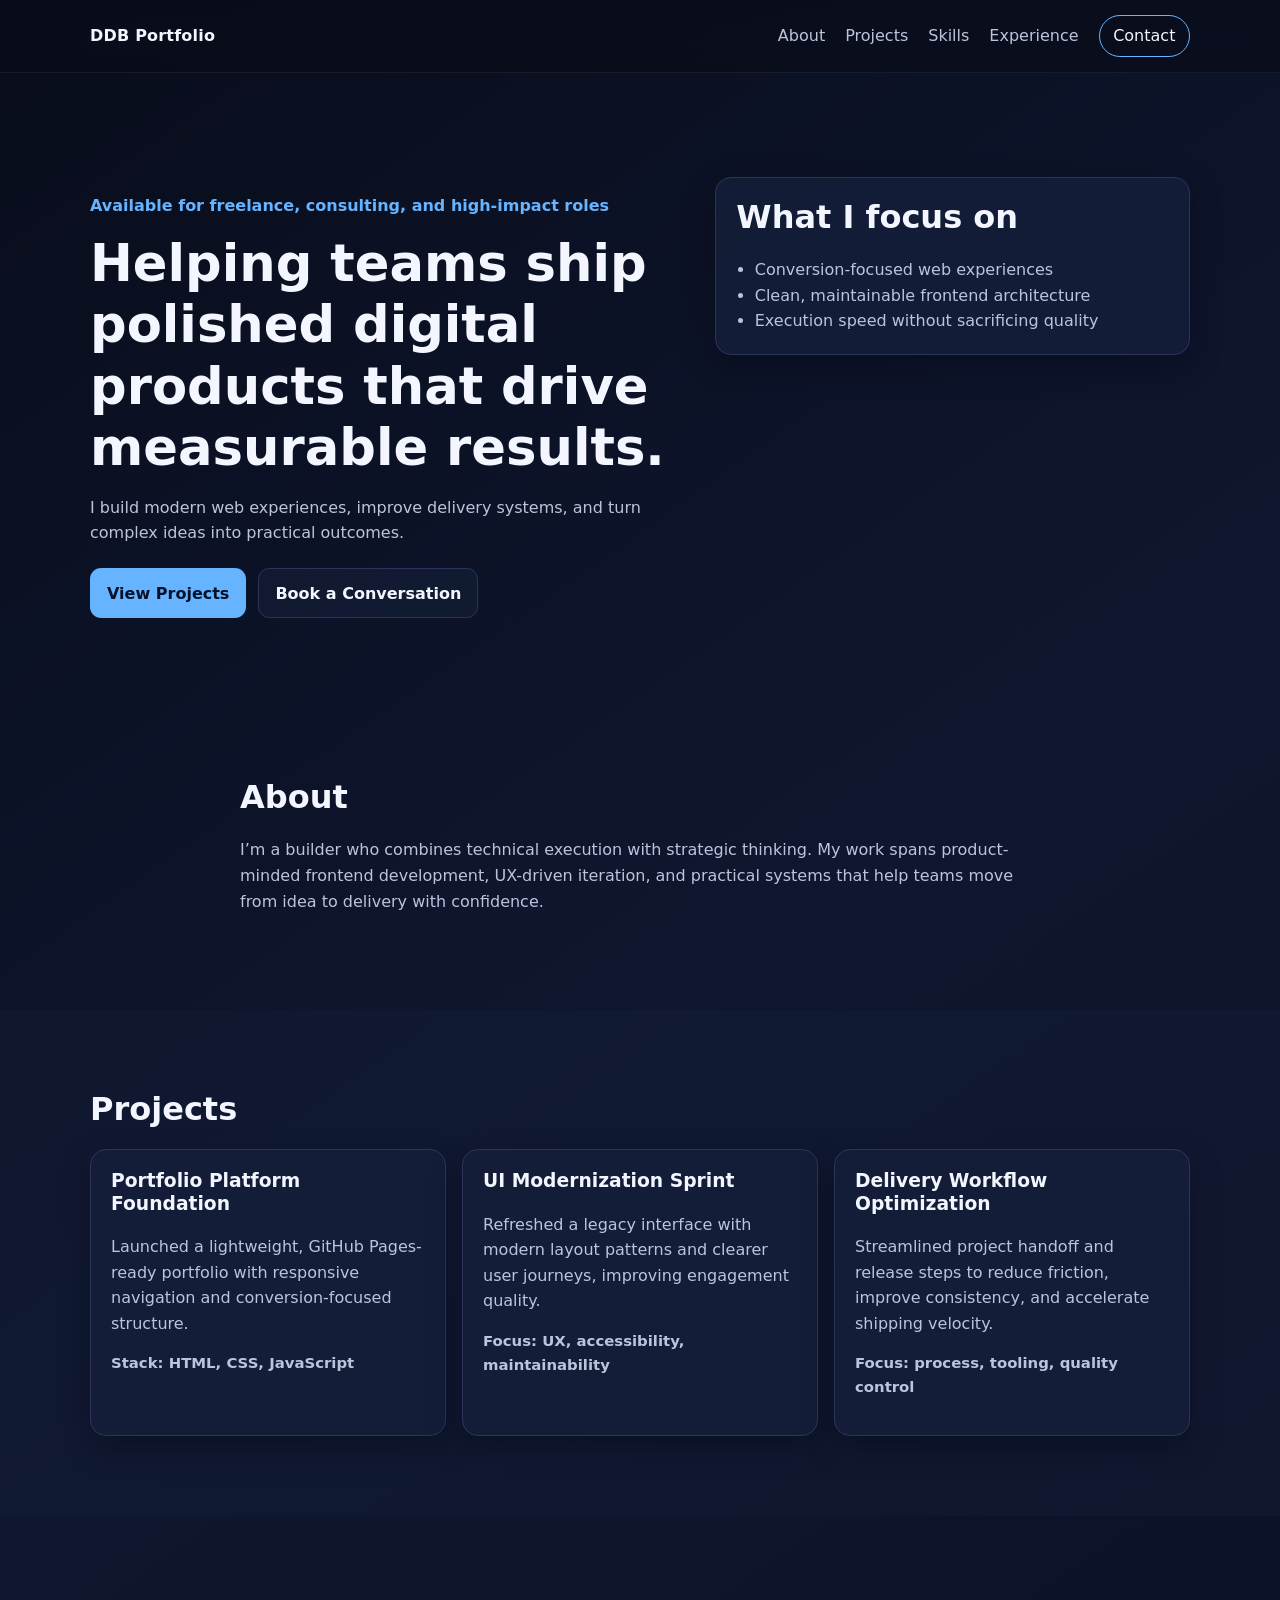
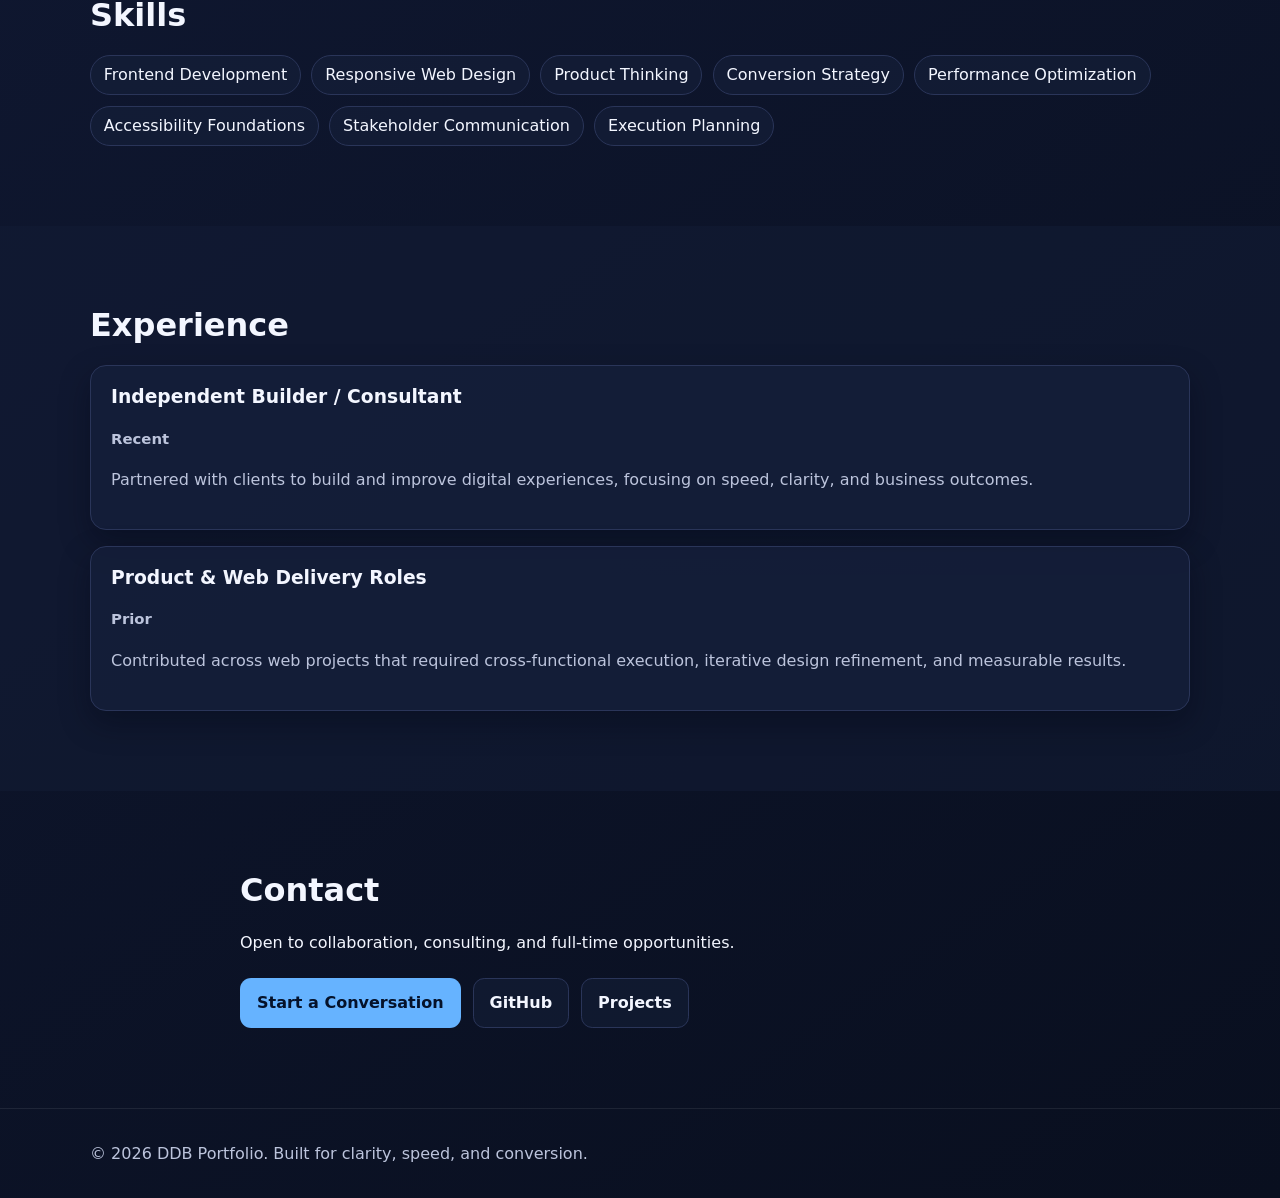
==== index.html @ 0fe2d985 "fix: adjust contact links to avoid ambiguous repo url parsing" ====
<!DOCTYPE html>
<html lang="en">
<head>
  <meta charset="UTF-8">
  <meta name="viewport" content="width=device-width, initial-scale=1.0">
  <title>DDB Portfolio | Builder, Strategist, Problem Solver</title>
  <meta name="description" content="Personal portfolio site showcasing projects, skills, experience, and contact details.">
  <meta property="og:title" content="DDB Portfolio">
  <meta property="og:description" content="A conversion-focused personal portfolio with projects, experience, and contact options.">
  <meta property="og:type" content="website">
  <meta name="twitter:card" content="summary_large_image">
  <meta name="twitter:title" content="DDB Portfolio">
  <meta name="twitter:description" content="Explore projects, skills, and experience in this modern personal portfolio.">
  <link rel="stylesheet" href="styles.css">
</head>
<body>
  <header class="site-header">
    <div class="container nav-wrap">
      <a class="brand" href="#home">DDB Portfolio</a>
      <button class="menu-toggle" aria-expanded="false" aria-controls="site-nav" aria-label="Toggle navigation">
        <span></span>
        <span></span>
        <span></span>
      </button>
      <nav id="site-nav" class="site-nav" aria-label="Primary navigation">
        <a href="#about">About</a>
        <a href="#projects">Projects</a>
        <a href="#skills">Skills</a>
        <a href="#experience">Experience</a>
        <a href="#contact" class="nav-cta">Contact</a>
      </nav>
    </div>
  </header>

  <main id="home">
    <section class="hero section">
      <div class="container hero-grid">
        <div>
          <p class="eyebrow">Available for freelance, consulting, and high-impact roles</p>
          <h1>Helping teams ship polished digital products that drive measurable results.</h1>
          <p class="hero-copy">
            I build modern web experiences, improve delivery systems, and turn complex ideas into practical outcomes.
          </p>
          <div class="hero-actions">
            <a class="btn btn-primary" href="#projects">View Projects</a>
            <a class="btn btn-secondary" href="#contact">Book a Conversation</a>
          </div>
        </div>
        <aside class="hero-card" aria-label="Key strengths">
          <h2>What I focus on</h2>
          <ul>
            <li>Conversion-focused web experiences</li>
            <li>Clean, maintainable frontend architecture</li>
            <li>Execution speed without sacrificing quality</li>
          </ul>
        </aside>
      </div>
    </section>

    <section id="about" class="section">
      <div class="container narrow">
        <h2>About</h2>
        <p>
          I’m a builder who combines technical execution with strategic thinking. My work spans product-minded frontend
          development, UX-driven iteration, and practical systems that help teams move from idea to delivery with confidence.
        </p>
      </div>
    </section>

    <section id="projects" class="section section-alt">
      <div class="container">
        <h2>Projects</h2>
        <div class="project-grid">
          <article class="card">
            <h3>Portfolio Platform Foundation</h3>
            <p>Launched a lightweight, GitHub Pages-ready portfolio with responsive navigation and conversion-focused structure.</p>
            <p class="meta">Stack: HTML, CSS, JavaScript</p>
          </article>
          <article class="card">
            <h3>UI Modernization Sprint</h3>
            <p>Refreshed a legacy interface with modern layout patterns and clearer user journeys, improving engagement quality.</p>
            <p class="meta">Focus: UX, accessibility, maintainability</p>
          </article>
          <article class="card">
            <h3>Delivery Workflow Optimization</h3>
            <p>Streamlined project handoff and release steps to reduce friction, improve consistency, and accelerate shipping velocity.</p>
            <p class="meta">Focus: process, tooling, quality control</p>
          </article>
        </div>
      </div>
    </section>

    <section id="skills" class="section">
      <div class="container">
        <h2>Skills</h2>
        <ul class="chip-list">
          <li>Frontend Development</li>
          <li>Responsive Web Design</li>
          <li>Product Thinking</li>
          <li>Conversion Strategy</li>
          <li>Performance Optimization</li>
          <li>Accessibility Foundations</li>
          <li>Stakeholder Communication</li>
          <li>Execution Planning</li>
        </ul>
      </div>
    </section>

    <section id="experience" class="section section-alt">
      <div class="container">
        <h2>Experience</h2>
        <div class="timeline">
          <article>
            <h3>Independent Builder / Consultant</h3>
            <p class="meta">Recent</p>
            <p>Partnered with clients to build and improve digital experiences, focusing on speed, clarity, and business outcomes.</p>
          </article>
          <article>
            <h3>Product & Web Delivery Roles</h3>
            <p class="meta">Prior</p>
            <p>Contributed across web projects that required cross-functional execution, iterative design refinement, and measurable results.</p>
          </article>
        </div>
      </div>
    </section>

    <section id="contact" class="section">
      <div class="container narrow">
        <h2>Contact</h2>
        <p>Open to collaboration, consulting, and full-time opportunities.</p>
        <div class="contact-links">
          <a class="btn btn-primary" href="https://github.com/dburt-proex" target="_blank" rel="noopener noreferrer">Start a Conversation</a>
          <a class="btn btn-secondary" href="https://github.com/dburt-proex" target="_blank" rel="noopener noreferrer">GitHub</a>
          <a class="btn btn-secondary" href="https://github.com/dburt-proex?tab=repositories" target="_blank" rel="noopener noreferrer">Projects</a>
        </div>
      </div>
    </section>
  </main>

  <footer class="site-footer">
    <div class="container">
      <p>&copy; <span id="year"></span> DDB Portfolio. Built for clarity, speed, and conversion.</p>
    </div>
  </footer>

  <script src="script.js"></script>
</body>
</html>
---- styles.css ----
:root {
  --bg: #0b1020;
  --bg-soft: #111a33;
  --text: #f3f6ff;
  --muted: #bcc4dc;
  --primary: #66b3ff;
  --primary-dark: #3f8fe0;
  --surface: #151f3a;
  --border: #2a3559;
  --shadow: 0 12px 30px rgba(2, 7, 18, 0.35);
}

*,
*::before,
*::after {
  box-sizing: border-box;
}

html {
  scroll-behavior: smooth;
}

body {
  margin: 0;
  font-family: Inter, "Segoe UI", Roboto, system-ui, -apple-system, sans-serif;
  color: var(--text);
  background: linear-gradient(145deg, #090d1b 0%, #0f1730 40%, #090f1f 100%);
  line-height: 1.6;
}

a {
  color: inherit;
  text-decoration: none;
}

.container {
  width: min(1100px, 92%);
  margin: 0 auto;
}

.narrow {
  width: min(800px, 92%);
}

.site-header {
  position: sticky;
  top: 0;
  z-index: 20;
  backdrop-filter: blur(10px);
  background: rgba(9, 13, 27, 0.8);
  border-bottom: 1px solid rgba(255, 255, 255, 0.06);
}

.nav-wrap {
  display: flex;
  align-items: center;
  justify-content: space-between;
  min-height: 72px;
  gap: 1rem;
}

.brand {
  font-weight: 700;
  letter-spacing: 0.2px;
}

.site-nav {
  display: flex;
  align-items: center;
  gap: 1.25rem;
}

.site-nav a {
  color: var(--muted);
  font-weight: 500;
}

.site-nav a:hover,
.site-nav a:focus-visible {
  color: var(--text);
}

.nav-cta {
  border: 1px solid var(--primary);
  color: var(--text) !important;
  border-radius: 999px;
  padding: 0.45rem 0.85rem;
}

.menu-toggle {
  display: none;
  border: 1px solid var(--border);
  background: var(--surface);
  border-radius: 0.5rem;
  padding: 0.4rem;
}

.menu-toggle span {
  display: block;
  width: 20px;
  height: 2px;
  margin: 4px 0;
  background: var(--text);
}

.section {
  padding: 5rem 0;
}

.section-alt {
  background: rgba(19, 29, 53, 0.55);
}

.hero {
  padding-top: 6.5rem;
}

.hero-grid {
  display: grid;
  gap: 2rem;
  grid-template-columns: 1.25fr 1fr;
  align-items: start;
}

.eyebrow {
  color: var(--primary);
  font-weight: 600;
  margin-bottom: 0.9rem;
}

h1,
h2,
h3 {
  line-height: 1.2;
  margin-top: 0;
}

h1 {
  font-size: clamp(2rem, 5vw, 3.2rem);
  margin-bottom: 1rem;
}

h2 {
  font-size: clamp(1.5rem, 3vw, 2rem);
  margin-bottom: 1.3rem;
}

.hero-copy {
  max-width: 62ch;
  color: var(--muted);
}

.hero-actions,
.contact-links {
  display: flex;
  flex-wrap: wrap;
  gap: 0.75rem;
  margin-top: 1.4rem;
}

.btn {
  border-radius: 0.7rem;
  border: 1px solid transparent;
  padding: 0.7rem 1rem;
  font-weight: 600;
  transition: background-color 0.2s ease, border-color 0.2s ease, transform 0.2s ease;
}

.btn:hover {
  transform: translateY(-1px);
}

.btn-primary {
  background: var(--primary);
  color: #05122a;
}

.btn-primary:hover,
.btn-primary:focus-visible {
  background: var(--primary-dark);
}

.btn-secondary {
  border-color: var(--border);
  background: rgba(21, 31, 58, 0.55);
}

.hero-card,
.card,
.timeline article {
  border: 1px solid var(--border);
  background: rgba(21, 31, 58, 0.8);
  border-radius: 1rem;
  box-shadow: var(--shadow);
  padding: 1.25rem;
}

.hero-card ul {
  margin: 0;
  padding-left: 1.15rem;
  color: var(--muted);
}

.project-grid {
  display: grid;
  grid-template-columns: repeat(3, minmax(0, 1fr));
  gap: 1rem;
}

.card p,
.timeline p,
#about p {
  color: var(--muted);
}

.meta {
  font-size: 0.93rem;
  font-weight: 600;
}

.chip-list {
  list-style: none;
  display: flex;
  flex-wrap: wrap;
  gap: 0.65rem;
  margin: 0;
  padding: 0;
}

.chip-list li {
  border: 1px solid var(--border);
  border-radius: 999px;
  padding: 0.4rem 0.8rem;
  background: rgba(21, 31, 58, 0.65);
  font-weight: 500;
}

.timeline {
  display: grid;
  gap: 1rem;
}

.site-footer {
  border-top: 1px solid rgba(255, 255, 255, 0.08);
  padding: 2rem 0;
}

.site-footer p {
  margin: 0;
  color: var(--muted);
}

@media (max-width: 900px) {
  .hero-grid,
  .project-grid {
    grid-template-columns: 1fr;
  }
}

@media (max-width: 760px) {
  .menu-toggle {
    display: inline-block;
  }

  .site-nav {
    position: absolute;
    top: 72px;
    left: 0;
    right: 0;
    display: none;
    flex-direction: column;
    align-items: flex-start;
    gap: 0.75rem;
    padding: 1rem 4%;
    background: rgba(9, 13, 27, 0.98);
    border-bottom: 1px solid rgba(255, 255, 255, 0.08);
  }

  .site-nav.open {
    display: flex;
  }
}
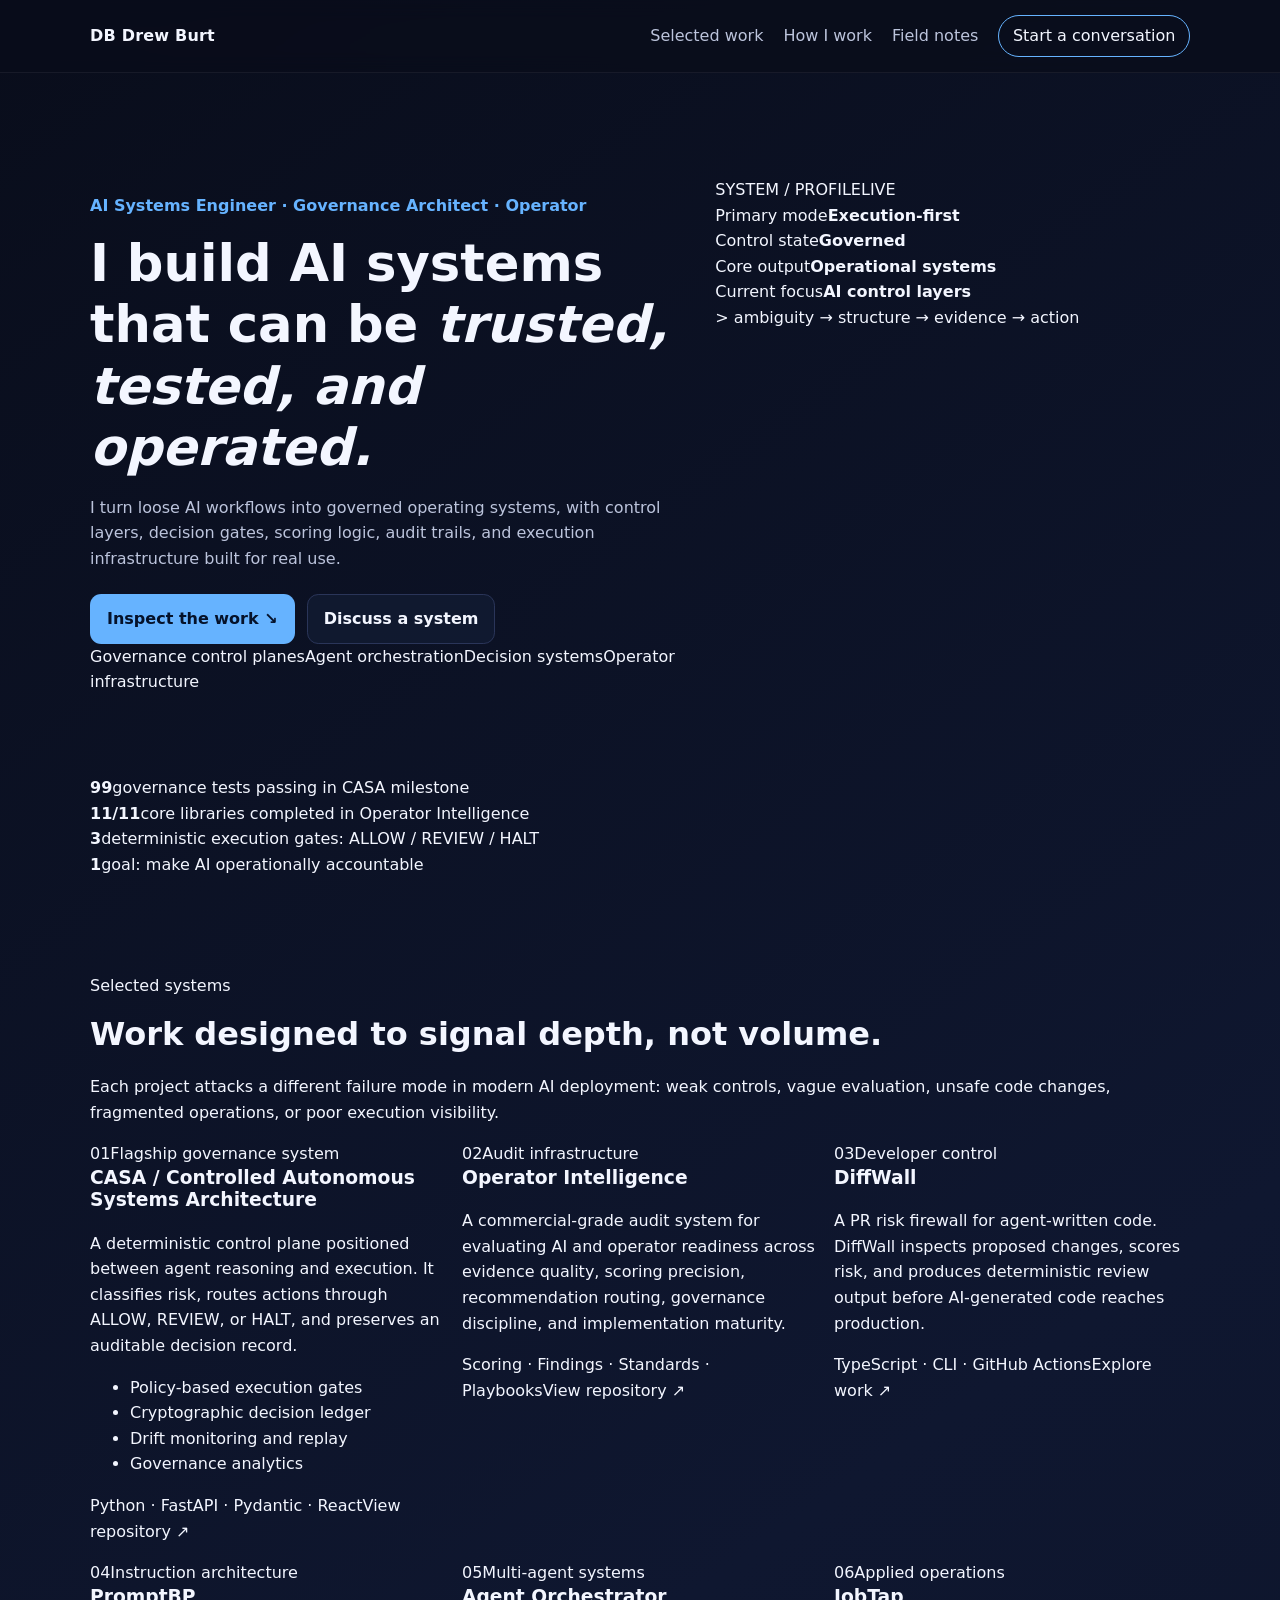
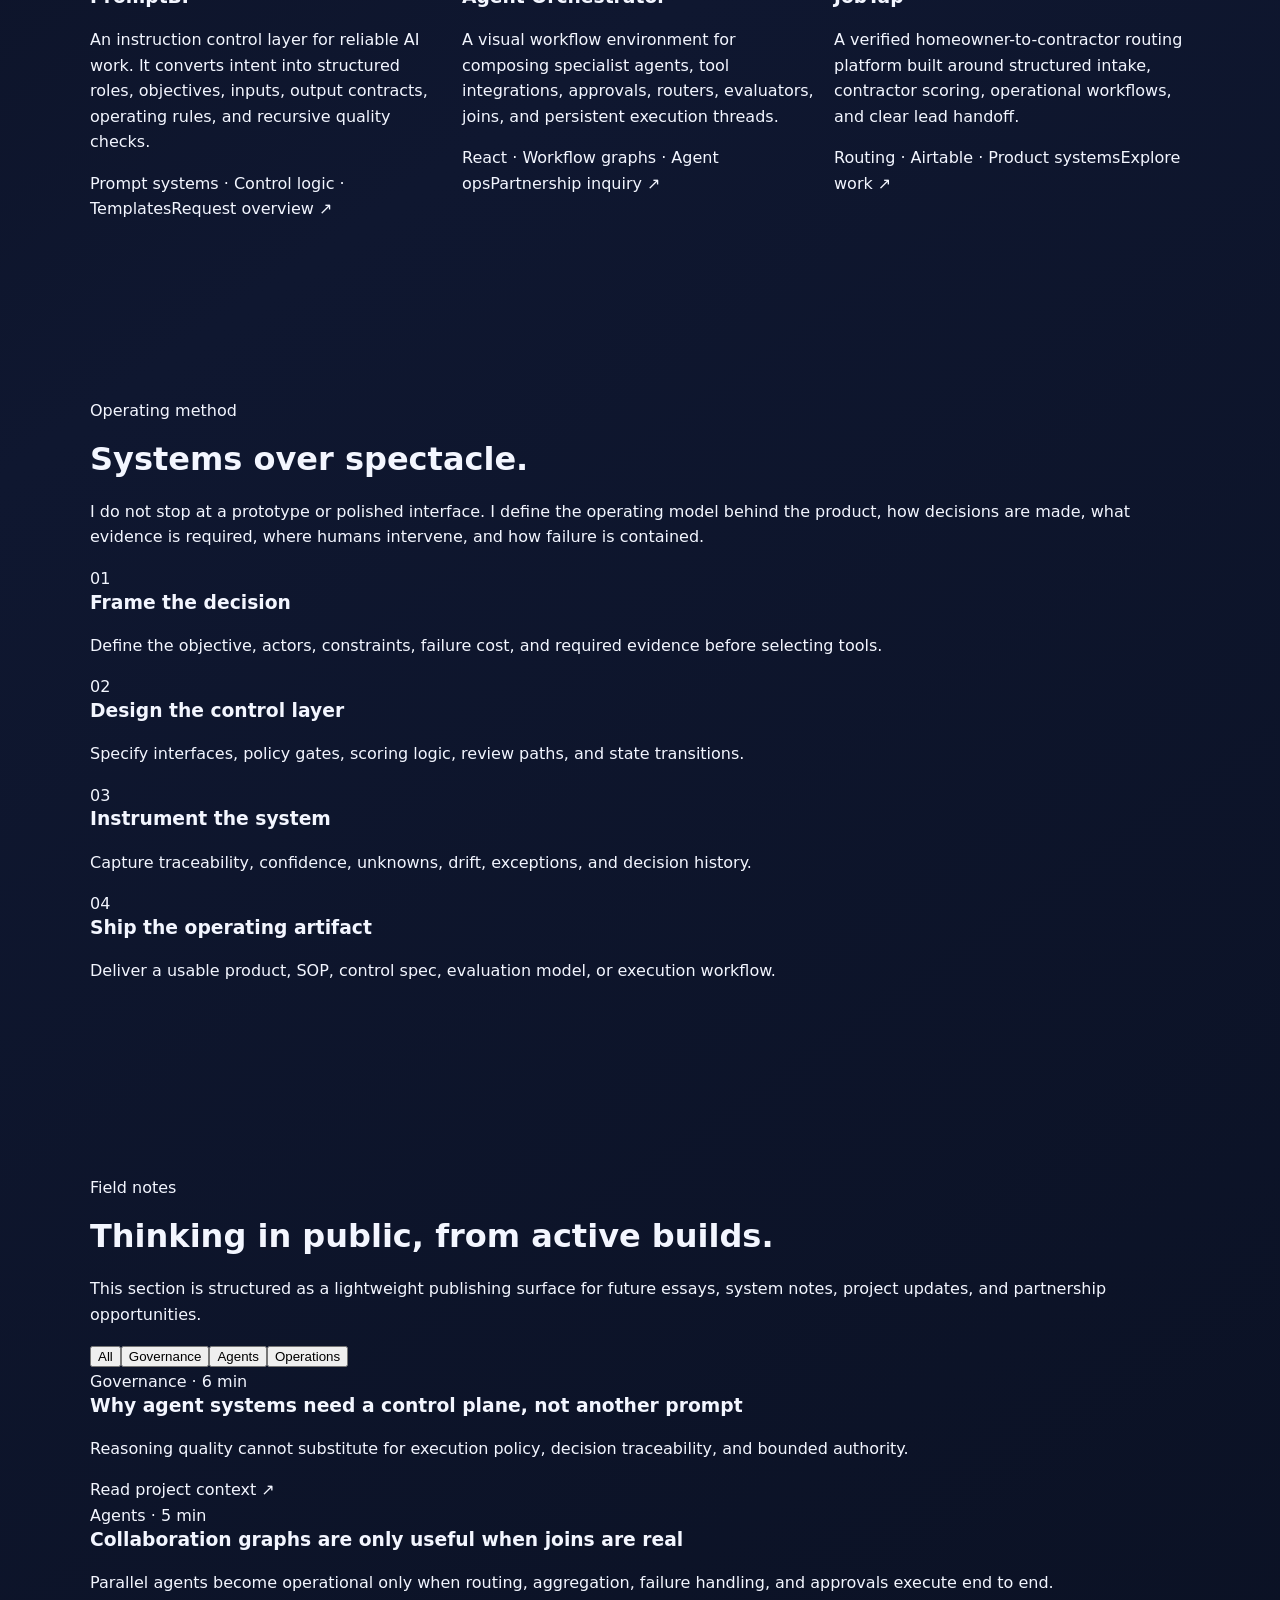
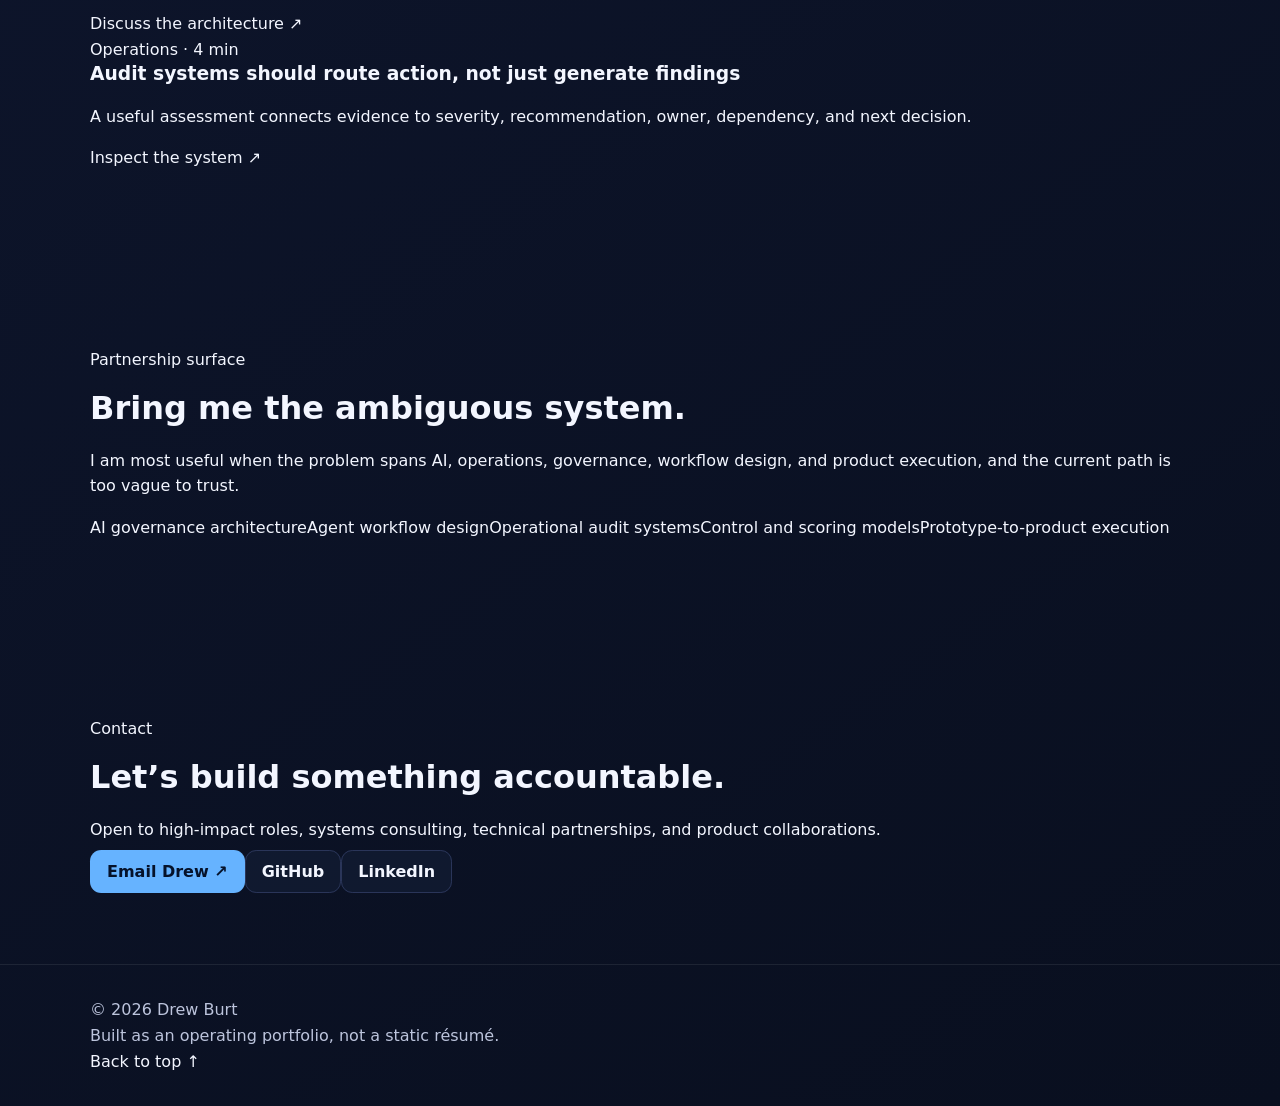
==== commit f41fe953: "Build high-signal portfolio and insights homepage" ====
--- a/index.html
+++ b/index.html
@@ -3,31 +3,32 @@
 <head>
   <meta charset="UTF-8">
   <meta name="viewport" content="width=device-width, initial-scale=1.0">
-  <title>DDB Portfolio | Builder, Strategist, Problem Solver</title>
-  <meta name="description" content="Personal portfolio site showcasing projects, skills, experience, and contact details.">
-  <meta property="og:title" content="DDB Portfolio">
-  <meta property="og:description" content="A conversion-focused personal portfolio with projects, experience, and contact options.">
+  <title>Drew Burt | AI Systems, Governance & Operator Infrastructure</title>
+  <meta name="description" content="Drew Burt builds governed AI systems, control layers, agent workflows, scoring models, audit trails, and operator infrastructure that turns ambiguity into execution.">
+  <meta property="og:title" content="Drew Burt | Governed AI Systems Builder">
+  <meta property="og:description" content="AI systems engineering, governance architecture, operator infrastructure, and field notes from active builds.">
   <meta property="og:type" content="website">
   <meta name="twitter:card" content="summary_large_image">
-  <meta name="twitter:title" content="DDB Portfolio">
-  <meta name="twitter:description" content="Explore projects, skills, and experience in this modern personal portfolio.">
+  <meta name="theme-color" content="#07100d">
+  <link rel="preconnect" href="https://fonts.googleapis.com">
+  <link rel="preconnect" href="https://fonts.gstatic.com" crossorigin>
+  <link href="https://fonts.googleapis.com/css2?family=DM+Mono:wght@400;500&family=Manrope:wght@400;500;600;700;800&display=swap" rel="stylesheet">
   <link rel="stylesheet" href="styles.css">
 </head>
 <body>
+  <div class="noise" aria-hidden="true"></div>
   <header class="site-header">
     <div class="container nav-wrap">
-      <a class="brand" href="#home">DDB Portfolio</a>
-      <button class="menu-toggle" aria-expanded="false" aria-controls="site-nav" aria-label="Toggle navigation">
-        <span></span>
-        <span></span>
-        <span></span>
-      </button>
+      <a class="brand" href="#home" aria-label="Drew Burt home">
+        <span class="brand-mark">DB</span>
+        <span>Drew Burt</span>
+      </a>
+      <button class="menu-toggle" aria-expanded="false" aria-controls="site-nav" aria-label="Toggle navigation"><span></span><span></span></button>
       <nav id="site-nav" class="site-nav" aria-label="Primary navigation">
-        <a href="#about">About</a>
-        <a href="#projects">Projects</a>
-        <a href="#skills">Skills</a>
-        <a href="#experience">Experience</a>
-        <a href="#contact" class="nav-cta">Contact</a>
+        <a href="#work">Selected work</a>
+        <a href="#system">How I work</a>
+        <a href="#writing">Field notes</a>
+        <a href="#contact" class="nav-cta">Start a conversation</a>
       </nav>
     </div>
   </header>
@@ -35,114 +36,144 @@
   <main id="home">
     <section class="hero section">
       <div class="container hero-grid">
-        <div>
-          <p class="eyebrow">Available for freelance, consulting, and high-impact roles</p>
-          <h1>Helping teams ship polished digital products that drive measurable results.</h1>
-          <p class="hero-copy">
-            I build modern web experiences, improve delivery systems, and turn complex ideas into practical outcomes.
-          </p>
+        <div class="hero-copy-wrap reveal">
+          <p class="eyebrow"><span class="status-dot"></span> AI Systems Engineer · Governance Architect · Operator</p>
+          <h1>I build AI systems that can be <em>trusted, tested, and operated.</em></h1>
+          <p class="hero-copy">I turn loose AI workflows into governed operating systems, with control layers, decision gates, scoring logic, audit trails, and execution infrastructure built for real use.</p>
           <div class="hero-actions">
-            <a class="btn btn-primary" href="#projects">View Projects</a>
-            <a class="btn btn-secondary" href="#contact">Book a Conversation</a>
+            <a class="btn btn-primary" href="#work">Inspect the work <span>↘</span></a>
+            <a class="btn btn-secondary" href="#contact">Discuss a system</a>
+          </div>
+          <div class="signal-strip" aria-label="Core capabilities">
+            <span>Governance control planes</span><span>Agent orchestration</span><span>Decision systems</span><span>Operator infrastructure</span>
           </div>
         </div>
-        <aside class="hero-card" aria-label="Key strengths">
-          <h2>What I focus on</h2>
-          <ul>
-            <li>Conversion-focused web experiences</li>
-            <li>Clean, maintainable frontend architecture</li>
-            <li>Execution speed without sacrificing quality</li>
-          </ul>
+
+        <aside class="control-panel reveal" aria-label="System status">
+          <div class="panel-head"><span>SYSTEM / PROFILE</span><span class="live">LIVE</span></div>
+          <div class="panel-grid">
+            <div><span class="label">Primary mode</span><strong>Execution-first</strong></div>
+            <div><span class="label">Control state</span><strong>Governed</strong></div>
+            <div><span class="label">Core output</span><strong>Operational systems</strong></div>
+            <div><span class="label">Current focus</span><strong>AI control layers</strong></div>
+          </div>
+          <div class="terminal-line"><span>&gt;</span> ambiguity → structure → evidence → action</div>
         </aside>
       </div>
     </section>
 
-    <section id="about" class="section">
-      <div class="container narrow">
-        <h2>About</h2>
-        <p>
-          I’m a builder who combines technical execution with strategic thinking. My work spans product-minded frontend
-          development, UX-driven iteration, and practical systems that help teams move from idea to delivery with confidence.
-        </p>
+    <section class="proof-bar">
+      <div class="container proof-grid">
+        <div><strong>99</strong><span>governance tests passing in CASA milestone</span></div>
+        <div><strong>11/11</strong><span>core libraries completed in Operator Intelligence</span></div>
+        <div><strong>3</strong><span>deterministic execution gates: ALLOW / REVIEW / HALT</span></div>
+        <div><strong>1</strong><span>goal: make AI operationally accountable</span></div>
       </div>
     </section>
 
-    <section id="projects" class="section section-alt">
+    <section id="work" class="section">
       <div class="container">
-        <h2>Projects</h2>
+        <div class="section-head reveal">
+          <div><p class="kicker">Selected systems</p><h2>Work designed to signal depth, not volume.</h2></div>
+          <p>Each project attacks a different failure mode in modern AI deployment: weak controls, vague evaluation, unsafe code changes, fragmented operations, or poor execution visibility.</p>
+        </div>
+
         <div class="project-grid">
-          <article class="card">
-            <h3>Portfolio Platform Foundation</h3>
-            <p>Launched a lightweight, GitHub Pages-ready portfolio with responsive navigation and conversion-focused structure.</p>
-            <p class="meta">Stack: HTML, CSS, JavaScript</p>
+          <article class="project-card flagship reveal">
+            <div class="card-top"><span class="index">01</span><span class="badge">Flagship governance system</span></div>
+            <h3>CASA / Controlled Autonomous Systems Architecture</h3>
+            <p>A deterministic control plane positioned between agent reasoning and execution. It classifies risk, routes actions through ALLOW, REVIEW, or HALT, and preserves an auditable decision record.</p>
+            <ul class="feature-list"><li>Policy-based execution gates</li><li>Cryptographic decision ledger</li><li>Drift monitoring and replay</li><li>Governance analytics</li></ul>
+            <div class="card-foot"><span>Python · FastAPI · Pydantic · React</span><a href="https://github.com/dburt-proex/CASA-Flagship" target="_blank" rel="noopener noreferrer">View repository ↗</a></div>
           </article>
-          <article class="card">
-            <h3>UI Modernization Sprint</h3>
-            <p>Refreshed a legacy interface with modern layout patterns and clearer user journeys, improving engagement quality.</p>
-            <p class="meta">Focus: UX, accessibility, maintainability</p>
+
+          <article class="project-card reveal">
+            <div class="card-top"><span class="index">02</span><span class="badge">Audit infrastructure</span></div>
+            <h3>Operator Intelligence</h3>
+            <p>A commercial-grade audit system for evaluating AI and operator readiness across evidence quality, scoring precision, recommendation routing, governance discipline, and implementation maturity.</p>
+            <div class="card-foot"><span>Scoring · Findings · Standards · Playbooks</span><a href="https://github.com/dburt-proex/operator-intelligence" target="_blank" rel="noopener noreferrer">View repository ↗</a></div>
           </article>
-          <article class="card">
-            <h3>Delivery Workflow Optimization</h3>
-            <p>Streamlined project handoff and release steps to reduce friction, improve consistency, and accelerate shipping velocity.</p>
-            <p class="meta">Focus: process, tooling, quality control</p>
+
+          <article class="project-card reveal">
+            <div class="card-top"><span class="index">03</span><span class="badge">Developer control</span></div>
+            <h3>DiffWall</h3>
+            <p>A PR risk firewall for agent-written code. DiffWall inspects proposed changes, scores risk, and produces deterministic review output before AI-generated code reaches production.</p>
+            <div class="card-foot"><span>TypeScript · CLI · GitHub Actions</span><a href="https://github.com/dburt-proex?tab=repositories" target="_blank" rel="noopener noreferrer">Explore work ↗</a></div>
+          </article>
+
+          <article class="project-card reveal">
+            <div class="card-top"><span class="index">04</span><span class="badge">Instruction architecture</span></div>
+            <h3>PromptBP</h3>
+            <p>An instruction control layer for reliable AI work. It converts intent into structured roles, objectives, inputs, output contracts, operating rules, and recursive quality checks.</p>
+            <div class="card-foot"><span>Prompt systems · Control logic · Templates</span><a href="#contact">Request overview ↗</a></div>
+          </article>
+
+          <article class="project-card reveal">
+            <div class="card-top"><span class="index">05</span><span class="badge">Multi-agent systems</span></div>
+            <h3>Agent Orchestrator</h3>
+            <p>A visual workflow environment for composing specialist agents, tool integrations, approvals, routers, evaluators, joins, and persistent execution threads.</p>
+            <div class="card-foot"><span>React · Workflow graphs · Agent ops</span><a href="#contact">Partnership inquiry ↗</a></div>
+          </article>
+
+          <article class="project-card reveal">
+            <div class="card-top"><span class="index">06</span><span class="badge">Applied operations</span></div>
+            <h3>JobTap</h3>
+            <p>A verified homeowner-to-contractor routing platform built around structured intake, contractor scoring, operational workflows, and clear lead handoff.</p>
+            <div class="card-foot"><span>Routing · Airtable · Product systems</span><a href="https://github.com/dburt-proex?tab=repositories" target="_blank" rel="noopener noreferrer">Explore work ↗</a></div>
           </article>
         </div>
       </div>
     </section>
 
-    <section id="skills" class="section">
-      <div class="container">
-        <h2>Skills</h2>
-        <ul class="chip-list">
-          <li>Frontend Development</li>
-          <li>Responsive Web Design</li>
-          <li>Product Thinking</li>
-          <li>Conversion Strategy</li>
-          <li>Performance Optimization</li>
-          <li>Accessibility Foundations</li>
-          <li>Stakeholder Communication</li>
-          <li>Execution Planning</li>
-        </ul>
-      </div>
-    </section>
-
-    <section id="experience" class="section section-alt">
-      <div class="container">
-        <h2>Experience</h2>
-        <div class="timeline">
-          <article>
-            <h3>Independent Builder / Consultant</h3>
-            <p class="meta">Recent</p>
-            <p>Partnered with clients to build and improve digital experiences, focusing on speed, clarity, and business outcomes.</p>
-          </article>
-          <article>
-            <h3>Product & Web Delivery Roles</h3>
-            <p class="meta">Prior</p>
-            <p>Contributed across web projects that required cross-functional execution, iterative design refinement, and measurable results.</p>
-          </article>
+    <section id="system" class="section section-dark">
+      <div class="container system-grid">
+        <div class="section-head stacked reveal">
+          <p class="kicker">Operating method</p>
+          <h2>Systems over spectacle.</h2>
+          <p>I do not stop at a prototype or polished interface. I define the operating model behind the product, how decisions are made, what evidence is required, where humans intervene, and how failure is contained.</p>
+        </div>
+        <div class="method-stack">
+          <article class="method reveal"><span>01</span><div><h3>Frame the decision</h3><p>Define the objective, actors, constraints, failure cost, and required evidence before selecting tools.</p></div></article>
+          <article class="method reveal"><span>02</span><div><h3>Design the control layer</h3><p>Specify interfaces, policy gates, scoring logic, review paths, and state transitions.</p></div></article>
+          <article class="method reveal"><span>03</span><div><h3>Instrument the system</h3><p>Capture traceability, confidence, unknowns, drift, exceptions, and decision history.</p></div></article>
+          <article class="method reveal"><span>04</span><div><h3>Ship the operating artifact</h3><p>Deliver a usable product, SOP, control spec, evaluation model, or execution workflow.</p></div></article>
         </div>
       </div>
     </section>
 
-    <section id="contact" class="section">
-      <div class="container narrow">
-        <h2>Contact</h2>
-        <p>Open to collaboration, consulting, and full-time opportunities.</p>
-        <div class="contact-links">
-          <a class="btn btn-primary" href="https://github.com/dburt-proex" target="_blank" rel="noopener noreferrer">Start a Conversation</a>
-          <a class="btn btn-secondary" href="https://github.com/dburt-proex" target="_blank" rel="noopener noreferrer">GitHub</a>
-          <a class="btn btn-secondary" href="https://github.com/dburt-proex?tab=repositories" target="_blank" rel="noopener noreferrer">Projects</a>
+    <section id="writing" class="section">
+      <div class="container">
+        <div class="section-head reveal">
+          <div><p class="kicker">Field notes</p><h2>Thinking in public, from active builds.</h2></div>
+          <p>This section is structured as a lightweight publishing surface for future essays, system notes, project updates, and partnership opportunities.</p>
         </div>
+        <div class="filter-row" role="group" aria-label="Filter field notes">
+          <button class="filter active" data-filter="all">All</button><button class="filter" data-filter="governance">Governance</button><button class="filter" data-filter="agents">Agents</button><button class="filter" data-filter="operations">Operations</button>
+        </div>
+        <div class="notes-grid">
+          <article class="note-card reveal" data-category="governance"><span class="note-meta">Governance · 6 min</span><h3>Why agent systems need a control plane, not another prompt</h3><p>Reasoning quality cannot substitute for execution policy, decision traceability, and bounded authority.</p><a href="https://github.com/dburt-proex/CASA-Flagship" target="_blank" rel="noopener noreferrer">Read project context ↗</a></article>
+          <article class="note-card reveal" data-category="agents"><span class="note-meta">Agents · 5 min</span><h3>Collaboration graphs are only useful when joins are real</h3><p>Parallel agents become operational only when routing, aggregation, failure handling, and approvals execute end to end.</p><a href="#contact">Discuss the architecture ↗</a></article>
+          <article class="note-card reveal" data-category="operations"><span class="note-meta">Operations · 4 min</span><h3>Audit systems should route action, not just generate findings</h3><p>A useful assessment connects evidence to severity, recommendation, owner, dependency, and next decision.</p><a href="https://github.com/dburt-proex/operator-intelligence" target="_blank" rel="noopener noreferrer">Inspect the system ↗</a></article>
+        </div>
+      </div>
+    </section>
+
+    <section class="section partnership">
+      <div class="container partnership-card reveal">
+        <div><p class="kicker">Partnership surface</p><h2>Bring me the ambiguous system.</h2><p>I am most useful when the problem spans AI, operations, governance, workflow design, and product execution, and the current path is too vague to trust.</p></div>
+        <div class="partnership-list"><span>AI governance architecture</span><span>Agent workflow design</span><span>Operational audit systems</span><span>Control and scoring models</span><span>Prototype-to-product execution</span></div>
+      </div>
+    </section>
+
+    <section id="contact" class="section contact-section">
+      <div class="container contact-grid reveal">
+        <div><p class="kicker">Contact</p><h2>Let’s build something accountable.</h2><p>Open to high-impact roles, systems consulting, technical partnerships, and product collaborations.</p></div>
+        <div class="contact-actions"><a class="btn btn-primary" href="mailto:drewdburt@outlook.com">Email Drew ↗</a><a class="btn btn-secondary" href="https://github.com/dburt-proex" target="_blank" rel="noopener noreferrer">GitHub</a><a class="btn btn-secondary" href="https://www.linkedin.com/in/drew-burt" target="_blank" rel="noopener noreferrer">LinkedIn</a></div>
       </div>
     </section>
   </main>
 
-  <footer class="site-footer">
-    <div class="container">
-      <p>&copy; <span id="year"></span> DDB Portfolio. Built for clarity, speed, and conversion.</p>
-    </div>
-  </footer>
-
+  <footer class="site-footer"><div class="container footer-grid"><p>© <span id="year"></span> Drew Burt</p><p>Built as an operating portfolio, not a static résumé.</p><a href="#home">Back to top ↑</a></div></footer>
   <script src="script.js"></script>
 </body>
-</html>
+</html>
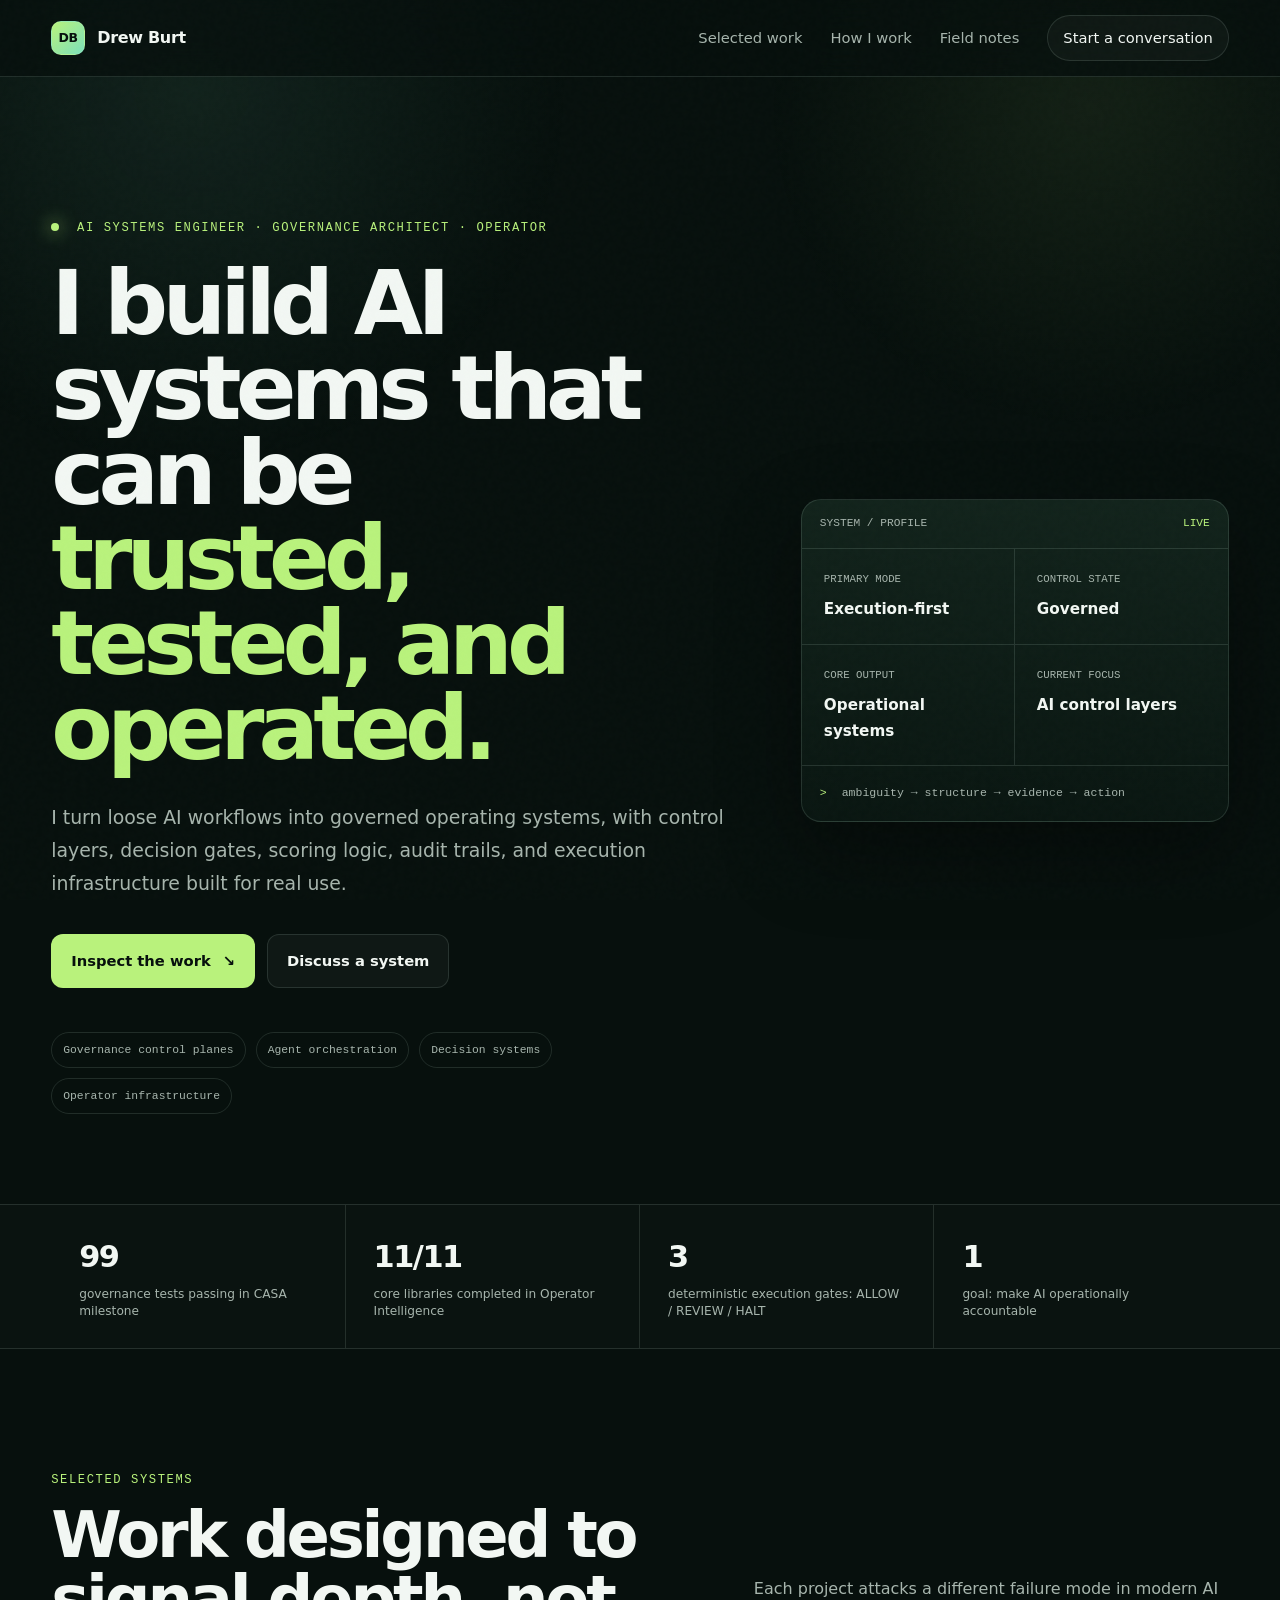
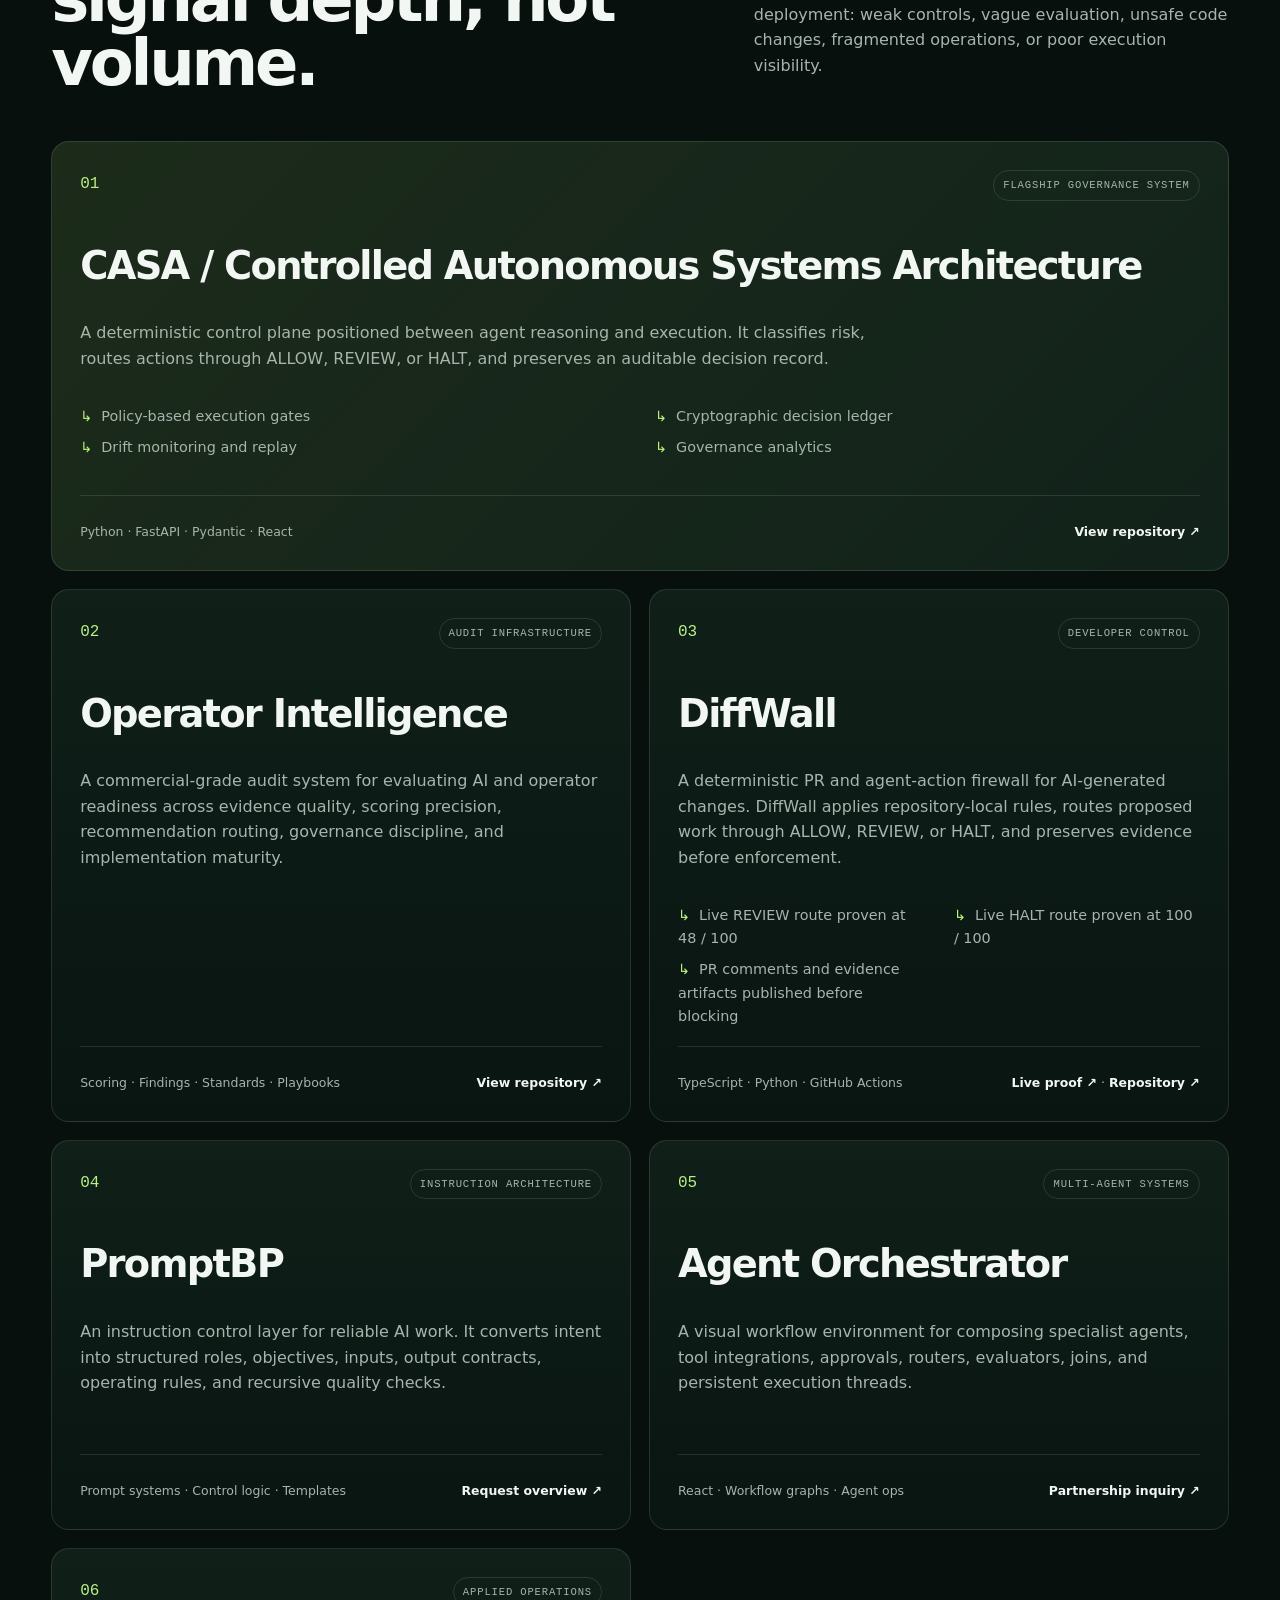
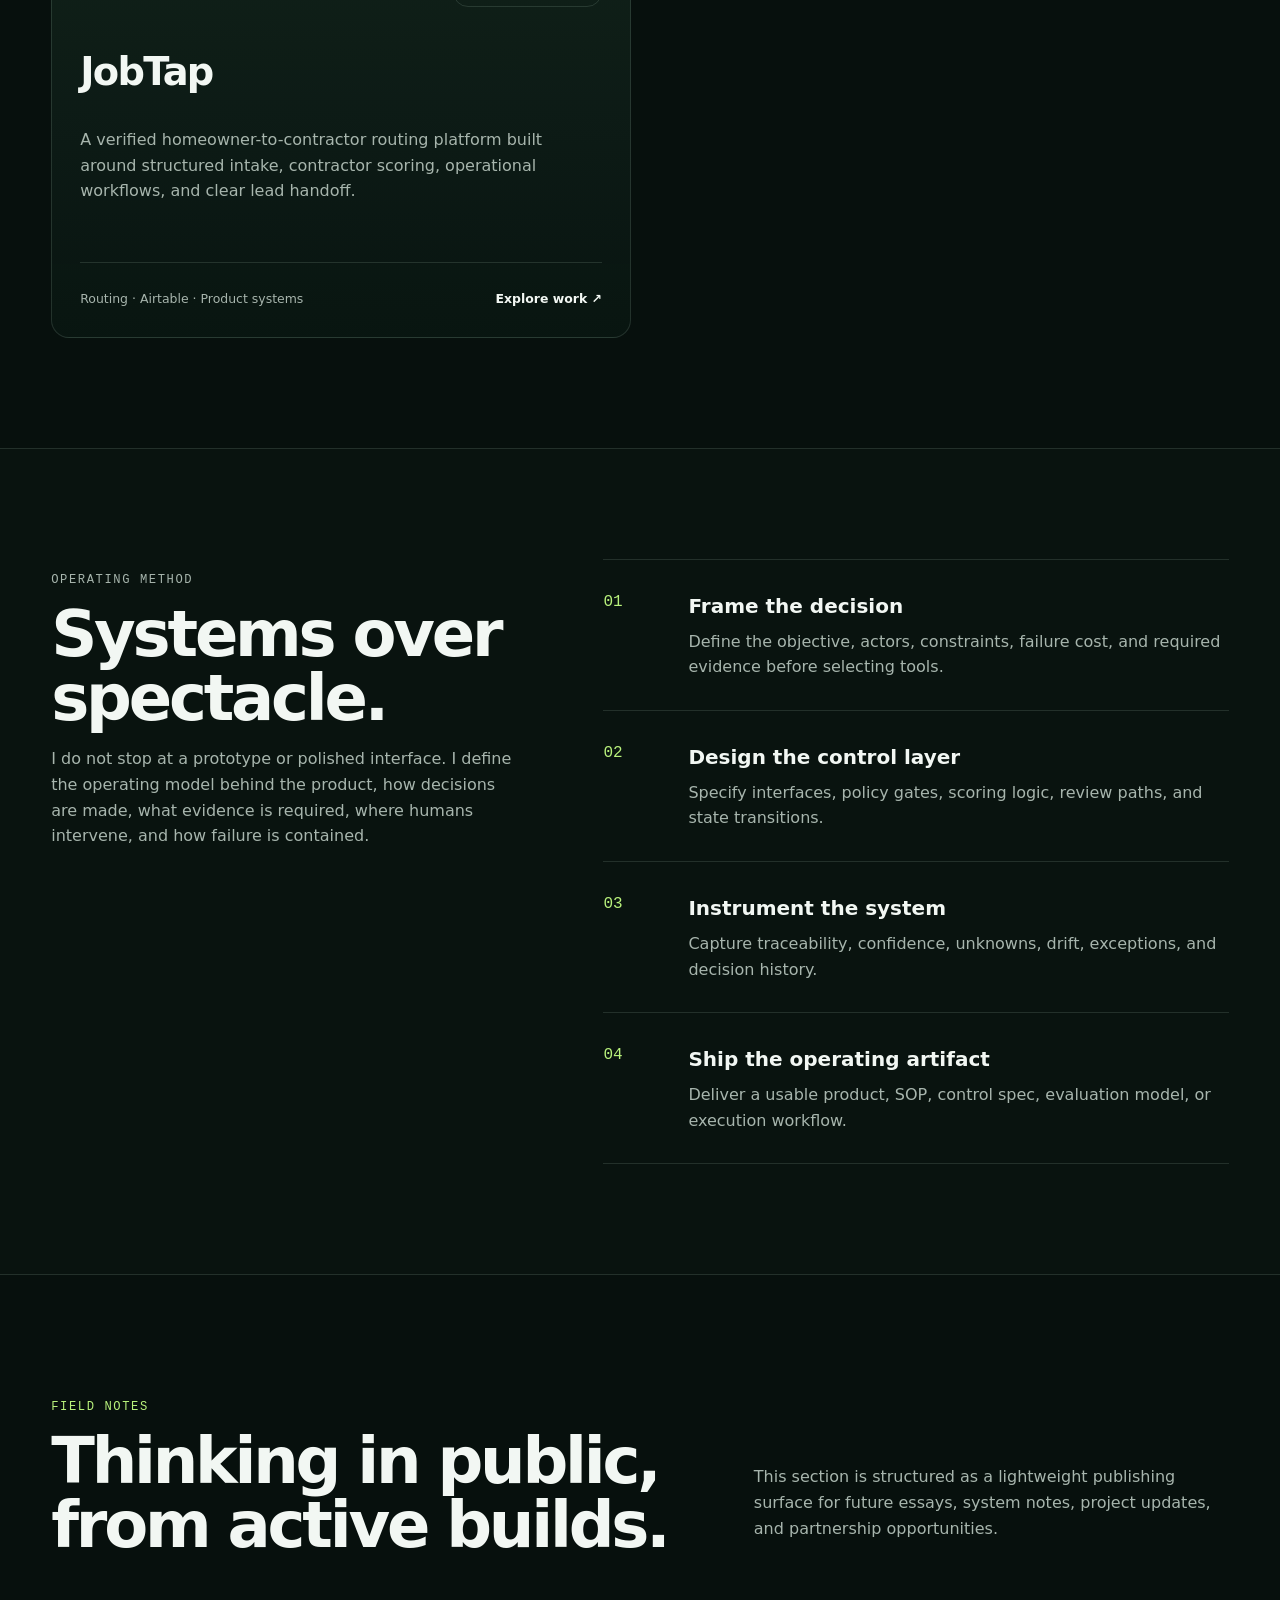
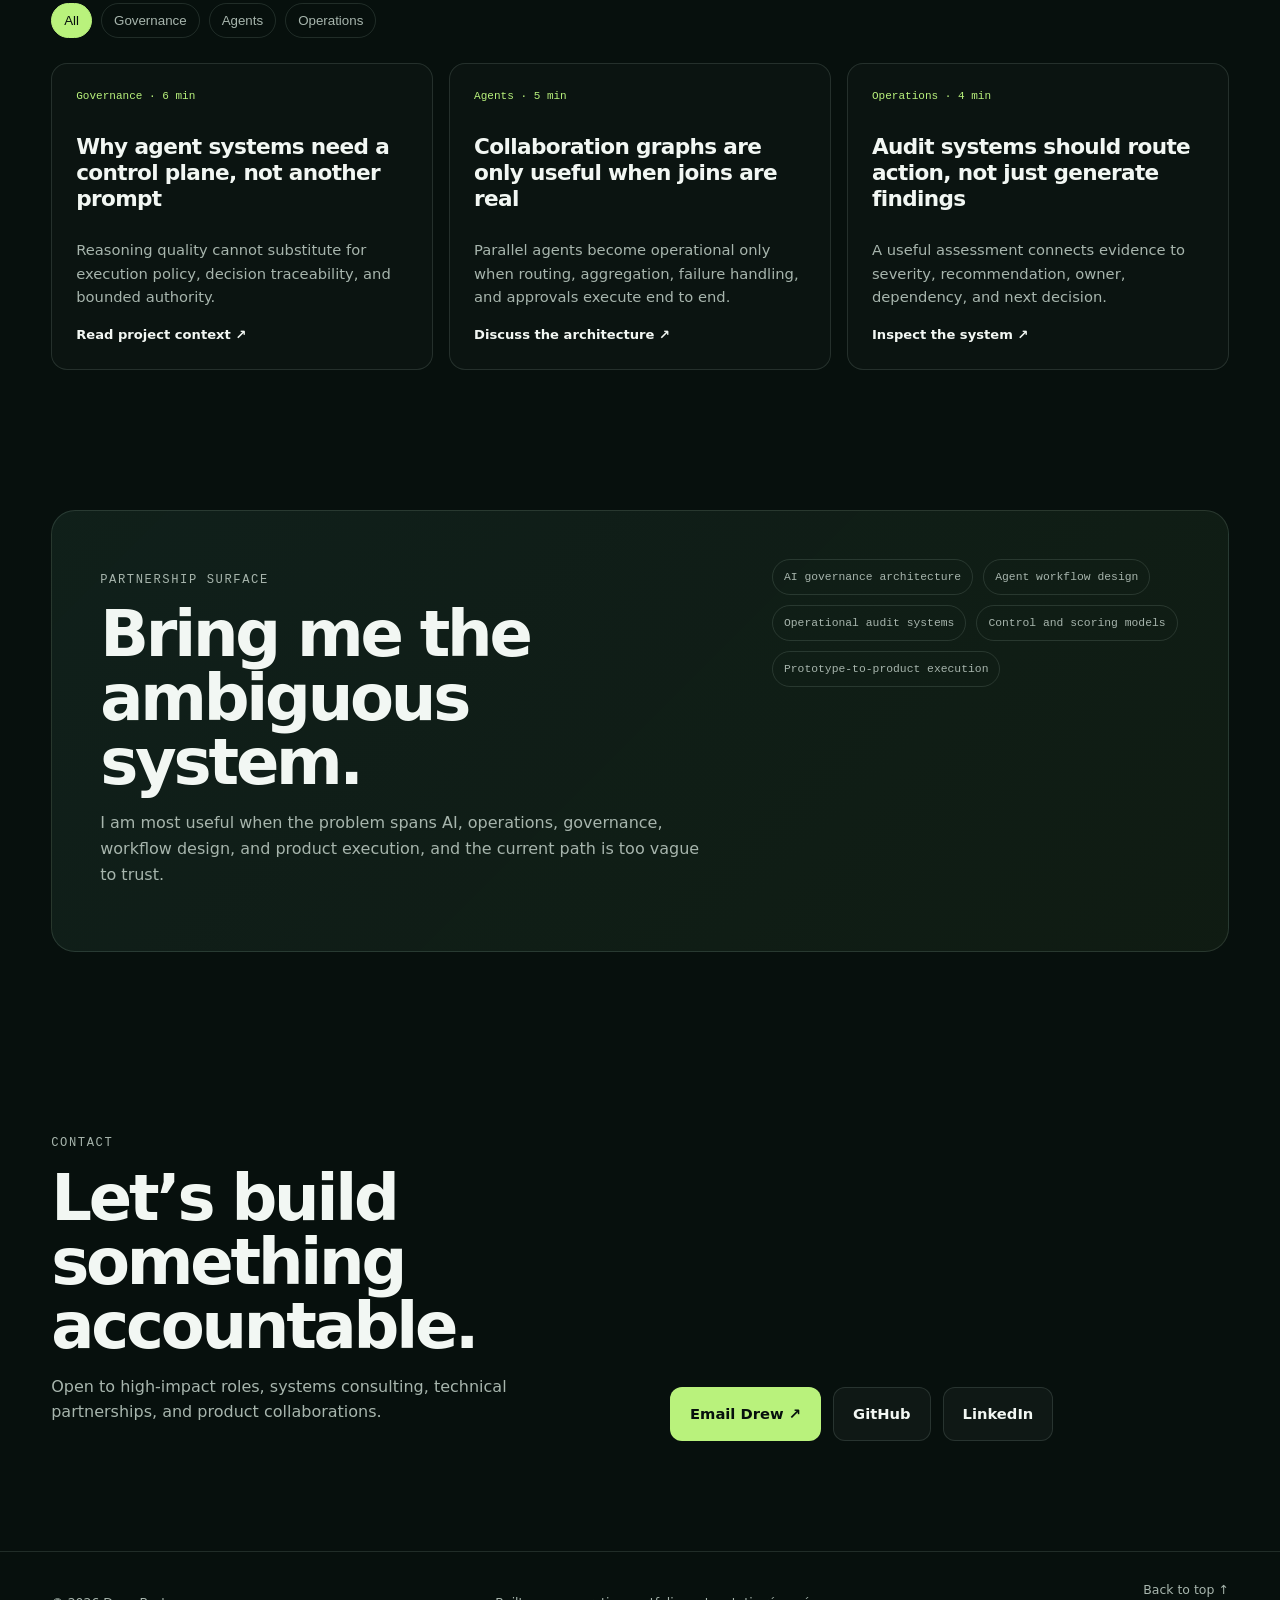
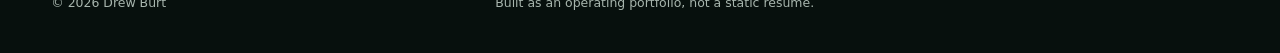
==== commit 4dfb3acb: "Strengthen DiffWall portfolio proof" ====
--- a/index.html
+++ b/index.html
@@ -97,8 +97,9 @@
           <article class="project-card reveal">
             <div class="card-top"><span class="index">03</span><span class="badge">Developer control</span></div>
             <h3>DiffWall</h3>
-            <p>A PR risk firewall for agent-written code. DiffWall inspects proposed changes, scores risk, and produces deterministic review output before AI-generated code reaches production.</p>
-            <div class="card-foot"><span>TypeScript · CLI · GitHub Actions</span><a href="https://github.com/dburt-proex?tab=repositories" target="_blank" rel="noopener noreferrer">Explore work ↗</a></div>
+            <p>A deterministic PR and agent-action firewall for AI-generated changes. DiffWall applies repository-local rules, routes proposed work through ALLOW, REVIEW, or HALT, and preserves evidence before enforcement.</p>
+            <ul class="feature-list"><li>Live REVIEW route proven at 48 / 100</li><li>Live HALT route proven at 100 / 100</li><li>PR comments and evidence artifacts published before blocking</li></ul>
+            <div class="card-foot"><span>TypeScript · Python · GitHub Actions</span><span><a href="https://github.com/dburt-proex/diffwall/blob/main/docs/live-validation-case-study.md" target="_blank" rel="noopener noreferrer">Live proof ↗</a> · <a href="https://github.com/dburt-proex/diffwall" target="_blank" rel="noopener noreferrer">Repository ↗</a></span></div>
           </article>
 
           <article class="project-card reveal">
@@ -176,4 +177,4 @@
   <footer class="site-footer"><div class="container footer-grid"><p>© <span id="year"></span> Drew Burt</p><p>Built as an operating portfolio, not a static résumé.</p><a href="#home">Back to top ↑</a></div></footer>
   <script src="script.js"></script>
 </body>
-</html>+</html>
--- a/styles.css
+++ b/styles.css
@@ -1,282 +1,33 @@
-:root {
-  --bg: #0b1020;
-  --bg-soft: #111a33;
-  --text: #f3f6ff;
-  --muted: #bcc4dc;
-  --primary: #66b3ff;
-  --primary-dark: #3f8fe0;
-  --surface: #151f3a;
-  --border: #2a3559;
-  --shadow: 0 12px 30px rgba(2, 7, 18, 0.35);
+:root{
+  --bg:#07100d;
+  --bg-soft:#0b1712;
+  --surface:#0e1d17;
+  --surface-2:#13251d;
+  --text:#f2f7f3;
+  --muted:#a7b5ad;
+  --line:rgba(221,255,234,.12);
+  --accent:#b9f27c;
+  --accent-2:#7de0bb;
+  --ink:#07100d;
+  --max:1180px;
+  --shadow:0 30px 80px rgba(0,0,0,.35);
 }
-
-*,
-*::before,
-*::after {
-  box-sizing: border-box;
-}
-
-html {
-  scroll-behavior: smooth;
-}
-
-body {
-  margin: 0;
-  font-family: Inter, "Segoe UI", Roboto, system-ui, -apple-system, sans-serif;
-  color: var(--text);
-  background: linear-gradient(145deg, #090d1b 0%, #0f1730 40%, #090f1f 100%);
-  line-height: 1.6;
-}
-
-a {
-  color: inherit;
-  text-decoration: none;
-}
-
-.container {
-  width: min(1100px, 92%);
-  margin: 0 auto;
-}
-
-.narrow {
-  width: min(800px, 92%);
-}
-
-.site-header {
-  position: sticky;
-  top: 0;
-  z-index: 20;
-  backdrop-filter: blur(10px);
-  background: rgba(9, 13, 27, 0.8);
-  border-bottom: 1px solid rgba(255, 255, 255, 0.06);
-}
-
-.nav-wrap {
-  display: flex;
-  align-items: center;
-  justify-content: space-between;
-  min-height: 72px;
-  gap: 1rem;
-}
-
-.brand {
-  font-weight: 700;
-  letter-spacing: 0.2px;
-}
-
-.site-nav {
-  display: flex;
-  align-items: center;
-  gap: 1.25rem;
-}
-
-.site-nav a {
-  color: var(--muted);
-  font-weight: 500;
-}
-
-.site-nav a:hover,
-.site-nav a:focus-visible {
-  color: var(--text);
-}
-
-.nav-cta {
-  border: 1px solid var(--primary);
-  color: var(--text) !important;
-  border-radius: 999px;
-  padding: 0.45rem 0.85rem;
-}
-
-.menu-toggle {
-  display: none;
-  border: 1px solid var(--border);
-  background: var(--surface);
-  border-radius: 0.5rem;
-  padding: 0.4rem;
-}
-
-.menu-toggle span {
-  display: block;
-  width: 20px;
-  height: 2px;
-  margin: 4px 0;
-  background: var(--text);
-}
-
-.section {
-  padding: 5rem 0;
-}
-
-.section-alt {
-  background: rgba(19, 29, 53, 0.55);
-}
-
-.hero {
-  padding-top: 6.5rem;
-}
-
-.hero-grid {
-  display: grid;
-  gap: 2rem;
-  grid-template-columns: 1.25fr 1fr;
-  align-items: start;
-}
-
-.eyebrow {
-  color: var(--primary);
-  font-weight: 600;
-  margin-bottom: 0.9rem;
-}
-
-h1,
-h2,
-h3 {
-  line-height: 1.2;
-  margin-top: 0;
-}
-
-h1 {
-  font-size: clamp(2rem, 5vw, 3.2rem);
-  margin-bottom: 1rem;
-}
-
-h2 {
-  font-size: clamp(1.5rem, 3vw, 2rem);
-  margin-bottom: 1.3rem;
-}
-
-.hero-copy {
-  max-width: 62ch;
-  color: var(--muted);
-}
-
-.hero-actions,
-.contact-links {
-  display: flex;
-  flex-wrap: wrap;
-  gap: 0.75rem;
-  margin-top: 1.4rem;
-}
-
-.btn {
-  border-radius: 0.7rem;
-  border: 1px solid transparent;
-  padding: 0.7rem 1rem;
-  font-weight: 600;
-  transition: background-color 0.2s ease, border-color 0.2s ease, transform 0.2s ease;
-}
-
-.btn:hover {
-  transform: translateY(-1px);
-}
-
-.btn-primary {
-  background: var(--primary);
-  color: #05122a;
-}
-
-.btn-primary:hover,
-.btn-primary:focus-visible {
-  background: var(--primary-dark);
-}
-
-.btn-secondary {
-  border-color: var(--border);
-  background: rgba(21, 31, 58, 0.55);
-}
-
-.hero-card,
-.card,
-.timeline article {
-  border: 1px solid var(--border);
-  background: rgba(21, 31, 58, 0.8);
-  border-radius: 1rem;
-  box-shadow: var(--shadow);
-  padding: 1.25rem;
-}
-
-.hero-card ul {
-  margin: 0;
-  padding-left: 1.15rem;
-  color: var(--muted);
-}
-
-.project-grid {
-  display: grid;
-  grid-template-columns: repeat(3, minmax(0, 1fr));
-  gap: 1rem;
-}
-
-.card p,
-.timeline p,
-#about p {
-  color: var(--muted);
-}
-
-.meta {
-  font-size: 0.93rem;
-  font-weight: 600;
-}
-
-.chip-list {
-  list-style: none;
-  display: flex;
-  flex-wrap: wrap;
-  gap: 0.65rem;
-  margin: 0;
-  padding: 0;
-}
-
-.chip-list li {
-  border: 1px solid var(--border);
-  border-radius: 999px;
-  padding: 0.4rem 0.8rem;
-  background: rgba(21, 31, 58, 0.65);
-  font-weight: 500;
-}
-
-.timeline {
-  display: grid;
-  gap: 1rem;
-}
-
-.site-footer {
-  border-top: 1px solid rgba(255, 255, 255, 0.08);
-  padding: 2rem 0;
-}
-
-.site-footer p {
-  margin: 0;
-  color: var(--muted);
-}
-
-@media (max-width: 900px) {
-  .hero-grid,
-  .project-grid {
-    grid-template-columns: 1fr;
-  }
-}
-
-@media (max-width: 760px) {
-  .menu-toggle {
-    display: inline-block;
-  }
-
-  .site-nav {
-    position: absolute;
-    top: 72px;
-    left: 0;
-    right: 0;
-    display: none;
-    flex-direction: column;
-    align-items: flex-start;
-    gap: 0.75rem;
-    padding: 1rem 4%;
-    background: rgba(9, 13, 27, 0.98);
-    border-bottom: 1px solid rgba(255, 255, 255, 0.08);
-  }
-
-  .site-nav.open {
-    display: flex;
-  }
-}
+*{box-sizing:border-box}
+html{scroll-behavior:smooth}
+body{margin:0;background:var(--bg);color:var(--text);font-family:"Manrope",system-ui,sans-serif;line-height:1.6;overflow-x:hidden}
+body::before{content:"";position:fixed;inset:0;background:radial-gradient(circle at 15% 10%,rgba(125,224,187,.09),transparent 28%),radial-gradient(circle at 85% 12%,rgba(185,242,124,.07),transparent 24%);pointer-events:none;z-index:-1}
+.noise{position:fixed;inset:0;opacity:.025;pointer-events:none;z-index:99;background-image:url("data:image/svg+xml,%3Csvg viewBox='0 0 180 180' xmlns='http://www.w3.org/2000/svg'%3E%3Cfilter id='n'%3E%3CfeTurbulence type='fractalNoise' baseFrequency='.9' numOctaves='3' stitchTiles='stitch'/%3E%3C/filter%3E%3Crect width='100%25' height='100%25' filter='url(%23n)' opacity='.7'/%3E%3C/svg%3E")}
+a{color:inherit;text-decoration:none}.container{width:min(var(--max),92%);margin:auto}.section{padding:110px 0}.site-header{position:sticky;top:0;z-index:50;background:rgba(7,16,13,.78);backdrop-filter:blur(18px);border-bottom:1px solid var(--line)}
+.nav-wrap{min-height:76px;display:flex;align-items:center;justify-content:space-between;gap:24px}.brand{display:flex;align-items:center;gap:12px;font-weight:800;letter-spacing:-.02em}.brand-mark{display:grid;place-items:center;width:34px;height:34px;border:1px solid var(--line);border-radius:10px;background:linear-gradient(135deg,var(--accent),var(--accent-2));color:var(--ink);font-size:.78rem}.site-nav{display:flex;gap:28px;align-items:center}.site-nav a{font-size:.92rem;color:var(--muted);transition:.2s}.site-nav a:hover{color:var(--text)}.nav-cta{border:1px solid var(--line);padding:10px 15px;border-radius:999px;color:var(--text)!important;background:rgba(255,255,255,.03)}
+.menu-toggle{display:none;background:none;border:0;padding:8px}.menu-toggle span{display:block;width:24px;height:2px;background:var(--text);margin:5px}
+.hero{padding-top:130px;padding-bottom:90px}.hero-grid{display:grid;grid-template-columns:1.35fr .85fr;gap:70px;align-items:center}.eyebrow,.kicker{font-family:"DM Mono",monospace;text-transform:uppercase;letter-spacing:.13em;font-size:.76rem;color:var(--accent);font-weight:500}.status-dot{display:inline-block;width:8px;height:8px;border-radius:50%;background:var(--accent);box-shadow:0 0 18px var(--accent);margin-right:9px}.hero h1{font-size:clamp(3.4rem,7vw,6.8rem);line-height:.95;letter-spacing:-.065em;margin:22px 0 30px;max-width:970px}.hero h1 em{font-style:normal;color:var(--accent)}.hero-copy{font-size:1.18rem;max-width:720px;color:var(--muted);line-height:1.75}.hero-actions,.contact-actions{display:flex;flex-wrap:wrap;gap:12px;margin-top:34px}.btn{display:inline-flex;align-items:center;justify-content:center;gap:12px;padding:14px 19px;border-radius:12px;font-weight:700;font-size:.92rem;border:1px solid transparent;transition:.25s}.btn:hover{transform:translateY(-2px)}.btn-primary{background:var(--accent);color:var(--ink)}.btn-secondary{border-color:var(--line);background:rgba(255,255,255,.035)}.signal-strip{display:flex;flex-wrap:wrap;gap:10px;margin-top:44px}.signal-strip span,.partnership-list span{border:1px solid var(--line);border-radius:999px;padding:8px 11px;color:var(--muted);font-family:"DM Mono",monospace;font-size:.71rem}
+.control-panel{border:1px solid var(--line);border-radius:20px;background:linear-gradient(180deg,rgba(19,37,29,.95),rgba(10,23,18,.95));box-shadow:var(--shadow);overflow:hidden}.panel-head{display:flex;justify-content:space-between;padding:15px 18px;border-bottom:1px solid var(--line);font-family:"DM Mono",monospace;font-size:.7rem;color:var(--muted)}.live{color:var(--accent)}.panel-grid{display:grid;grid-template-columns:1fr 1fr}.panel-grid div{padding:22px;border-right:1px solid var(--line);border-bottom:1px solid var(--line)}.panel-grid div:nth-child(even){border-right:0}.label{display:block;font-family:"DM Mono",monospace;font-size:.67rem;color:var(--muted);margin-bottom:8px;text-transform:uppercase}.panel-grid strong{font-size:.95rem}.terminal-line{padding:18px;font-family:"DM Mono",monospace;font-size:.72rem;color:var(--muted)}.terminal-line span{color:var(--accent);margin-right:8px}
+.proof-bar{border-top:1px solid var(--line);border-bottom:1px solid var(--line);background:rgba(255,255,255,.015)}.proof-grid{display:grid;grid-template-columns:repeat(4,1fr)}.proof-grid div{padding:28px;border-right:1px solid var(--line)}.proof-grid div:last-child{border-right:0}.proof-grid strong{display:block;font-size:1.9rem;letter-spacing:-.05em}.proof-grid span{display:block;color:var(--muted);font-size:.76rem;line-height:1.4;margin-top:4px}
+.section-head{display:grid;grid-template-columns:1.15fr .85fr;gap:60px;align-items:end;margin-bottom:46px}.section-head.stacked{display:block;margin:0}.section-head h2,.contact-grid h2,.partnership-card h2{font-size:clamp(2.3rem,5vw,4.6rem);line-height:1;letter-spacing:-.05em;margin:10px 0 0}.section-head>p,.section-head div+p,.contact-grid p,.partnership-card p{color:var(--muted);max-width:620px}.project-grid{display:grid;grid-template-columns:repeat(2,1fr);gap:18px}.project-card{display:flex;flex-direction:column;min-height:390px;border:1px solid var(--line);border-radius:18px;padding:28px;background:linear-gradient(180deg,rgba(19,37,29,.78),rgba(10,23,18,.75));transition:.3s}.project-card:hover{transform:translateY(-5px);border-color:rgba(185,242,124,.34)}.project-card.flagship{grid-column:1/-1;min-height:430px;background:linear-gradient(135deg,rgba(185,242,124,.12),rgba(19,37,29,.88))}.card-top,.card-foot{display:flex;justify-content:space-between;gap:20px;align-items:center}.index{font-family:"DM Mono",monospace;color:var(--accent)}.badge{font-family:"DM Mono",monospace;font-size:.66rem;text-transform:uppercase;letter-spacing:.08em;color:var(--muted);border:1px solid var(--line);padding:6px 9px;border-radius:999px}.project-card h3{font-size:clamp(1.6rem,3vw,2.7rem);letter-spacing:-.045em;line-height:1.08;margin:44px 0 18px}.project-card p{color:var(--muted);max-width:800px}.feature-list{display:grid;grid-template-columns:repeat(2,minmax(0,1fr));gap:8px 30px;padding:0;list-style:none;margin:18px 0}.feature-list li{color:var(--muted);font-size:.9rem}.feature-list li::before{content:"↳";color:var(--accent);margin-right:9px}.card-foot{margin-top:auto;padding-top:26px;border-top:1px solid var(--line);font-size:.78rem;color:var(--muted)}.card-foot a{color:var(--text);font-weight:700}
+.section-dark{background:#09130f;border-top:1px solid var(--line);border-bottom:1px solid var(--line)}.system-grid{display:grid;grid-template-columns:.85fr 1.15fr;gap:90px}.method-stack{border-top:1px solid var(--line)}.method{display:grid;grid-template-columns:60px 1fr;gap:25px;padding:30px 0;border-bottom:1px solid var(--line)}.method>span{font-family:"DM Mono",monospace;color:var(--accent)}.method h3{margin:0 0 7px;font-size:1.25rem}.method p{margin:0;color:var(--muted)}
+.filter-row{display:flex;gap:9px;flex-wrap:wrap;margin-bottom:25px}.filter{border:1px solid var(--line);background:transparent;color:var(--muted);padding:9px 12px;border-radius:999px;cursor:pointer}.filter.active,.filter:hover{background:var(--accent);color:var(--ink);border-color:var(--accent)}.notes-grid{display:grid;grid-template-columns:repeat(3,1fr);gap:16px}.note-card{border:1px solid var(--line);border-radius:16px;padding:24px;background:rgba(255,255,255,.02);min-height:290px;display:flex;flex-direction:column}.note-meta{font-family:"DM Mono",monospace;font-size:.69rem;color:var(--accent)}.note-card h3{font-size:1.35rem;line-height:1.2;letter-spacing:-.03em;margin:28px 0 12px}.note-card p{color:var(--muted);font-size:.92rem}.note-card a{margin-top:auto;font-size:.82rem;font-weight:700}.note-card.hidden{display:none}
+.partnership{padding-top:30px}.partnership-card{border:1px solid var(--line);border-radius:24px;padding:48px;display:grid;grid-template-columns:1.2fr .8fr;gap:60px;background:linear-gradient(135deg,rgba(125,224,187,.08),rgba(185,242,124,.05))}.partnership-list{display:flex;align-content:flex-start;align-items:flex-start;flex-wrap:wrap;gap:10px}.contact-section{padding-top:60px}.contact-grid{display:grid;grid-template-columns:1fr 1fr;gap:60px;align-items:end}.site-footer{border-top:1px solid var(--line);padding:28px 0;color:var(--muted);font-size:.78rem}.footer-grid{display:flex;justify-content:space-between;gap:20px;flex-wrap:wrap}
+.reveal{opacity:0;transform:translateY(18px);transition:opacity .7s ease,transform .7s ease}.reveal.visible{opacity:1;transform:none}
+@media(max-width:900px){.hero-grid,.section-head,.system-grid,.partnership-card,.contact-grid{grid-template-columns:1fr}.hero-grid{gap:45px}.proof-grid{grid-template-columns:repeat(2,1fr)}.proof-grid div:nth-child(2){border-right:0}.project-grid,.notes-grid{grid-template-columns:1fr}.project-card.flagship{grid-column:auto}.section{padding:82px 0}.system-grid{gap:55px}}
+@media(max-width:720px){.site-nav{display:none;position:absolute;top:76px;left:0;right:0;flex-direction:column;align-items:flex-start;padding:22px 4%;background:#07100d;border-bottom:1px solid var(--line)}.site-nav.open{display:flex}.menu-toggle{display:block}.hero{padding-top:90px}.hero h1{font-size:clamp(3rem,15vw,4.8rem)}.proof-grid{grid-template-columns:1fr}.proof-grid div{border-right:0;border-bottom:1px solid var(--line)}.panel-grid{grid-template-columns:1fr}.panel-grid div{border-right:0}.feature-list{grid-template-columns:1fr}.card-foot{align-items:flex-start;flex-direction:column}.partnership-card{padding:28px}.section-head h2,.contact-grid h2,.partnership-card h2{font-size:2.7rem}}
+@media(prefers-reduced-motion:reduce){html{scroll-behavior:auto}.reveal{opacity:1;transform:none;transition:none}.btn,.project-card{transition:none}}
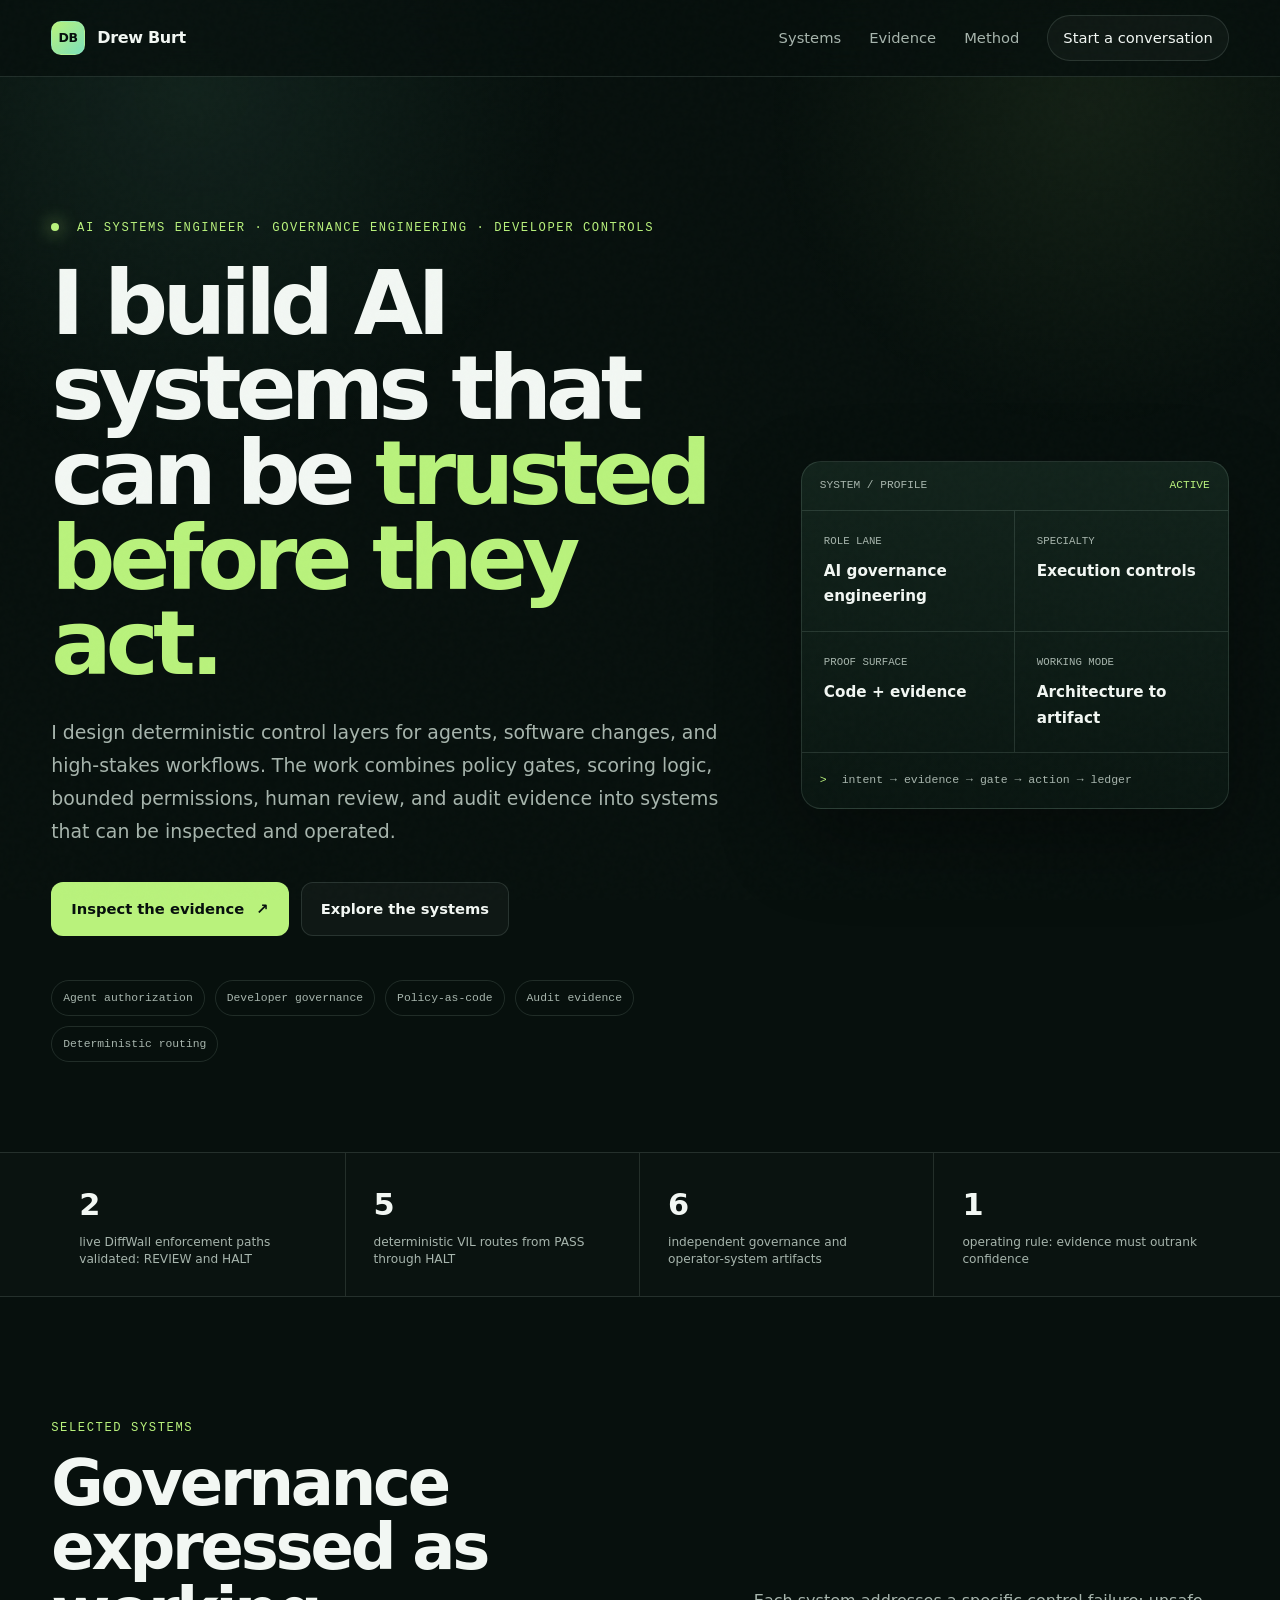
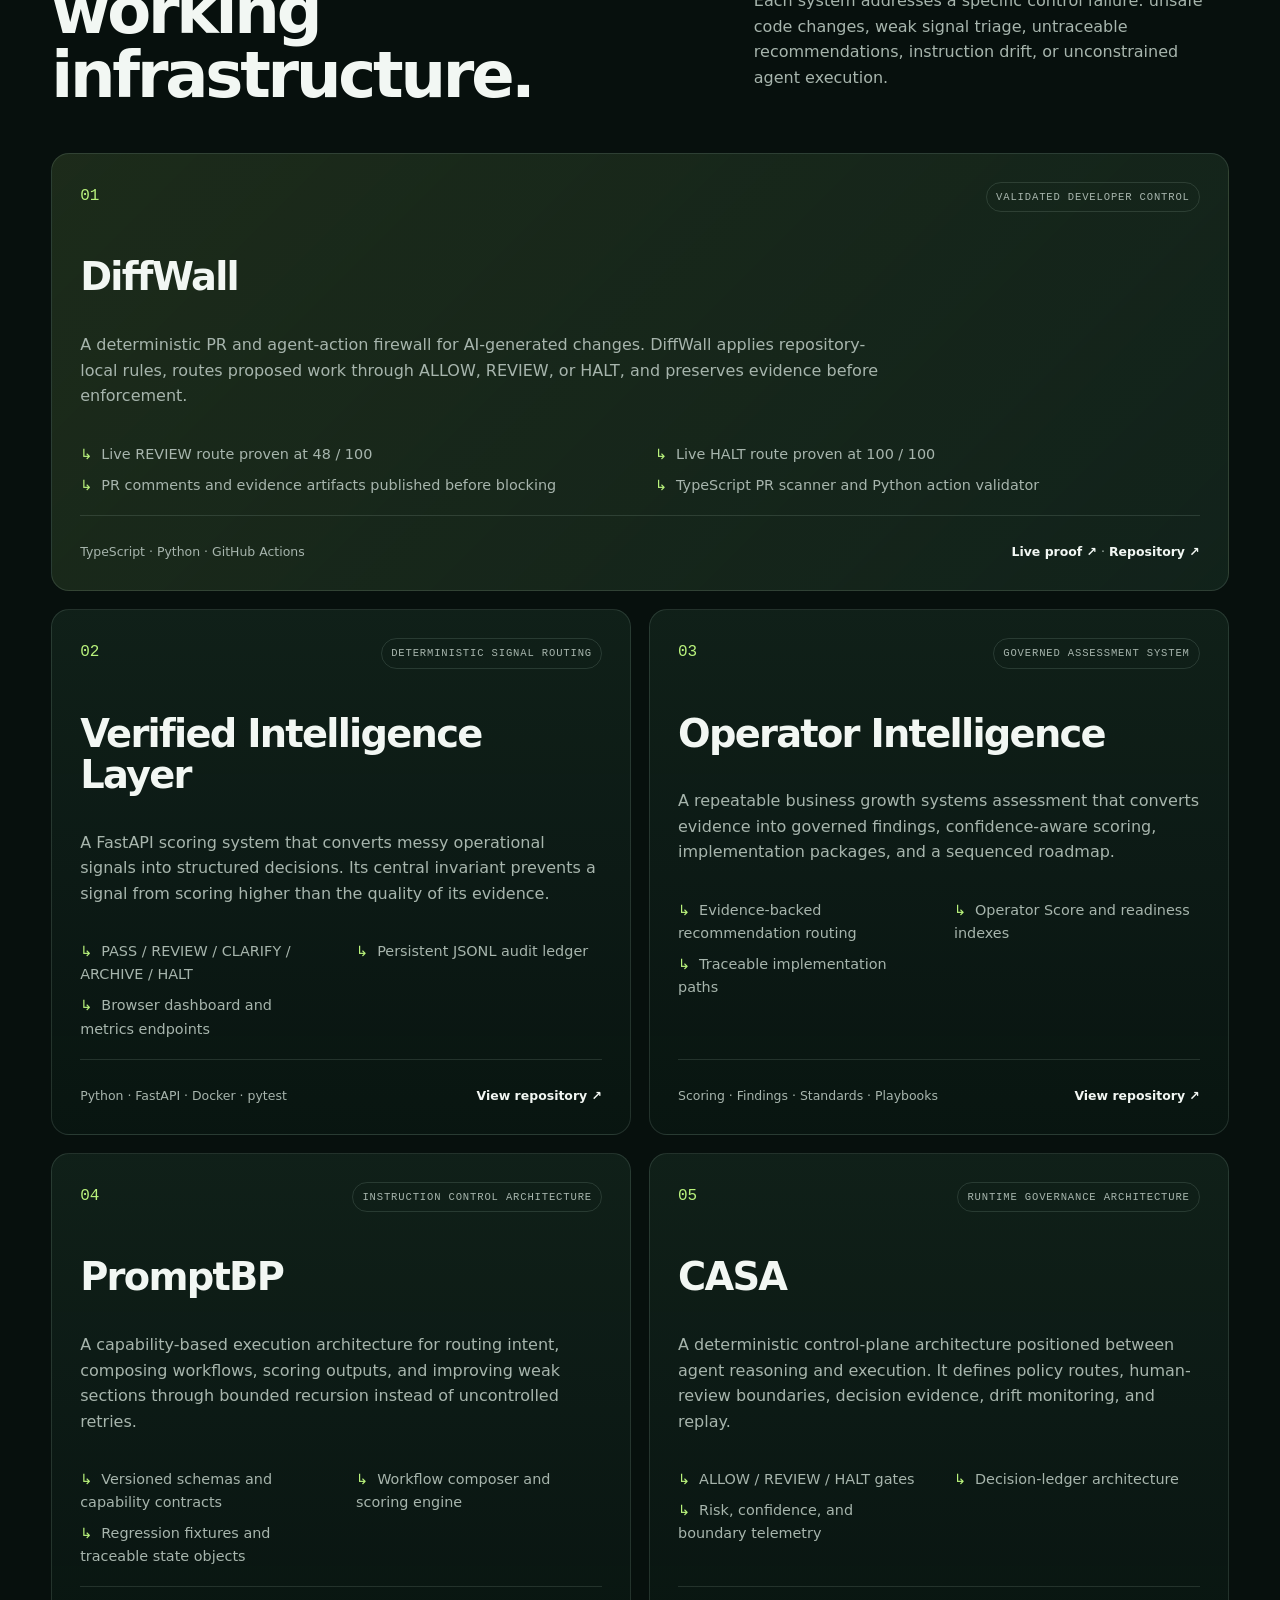
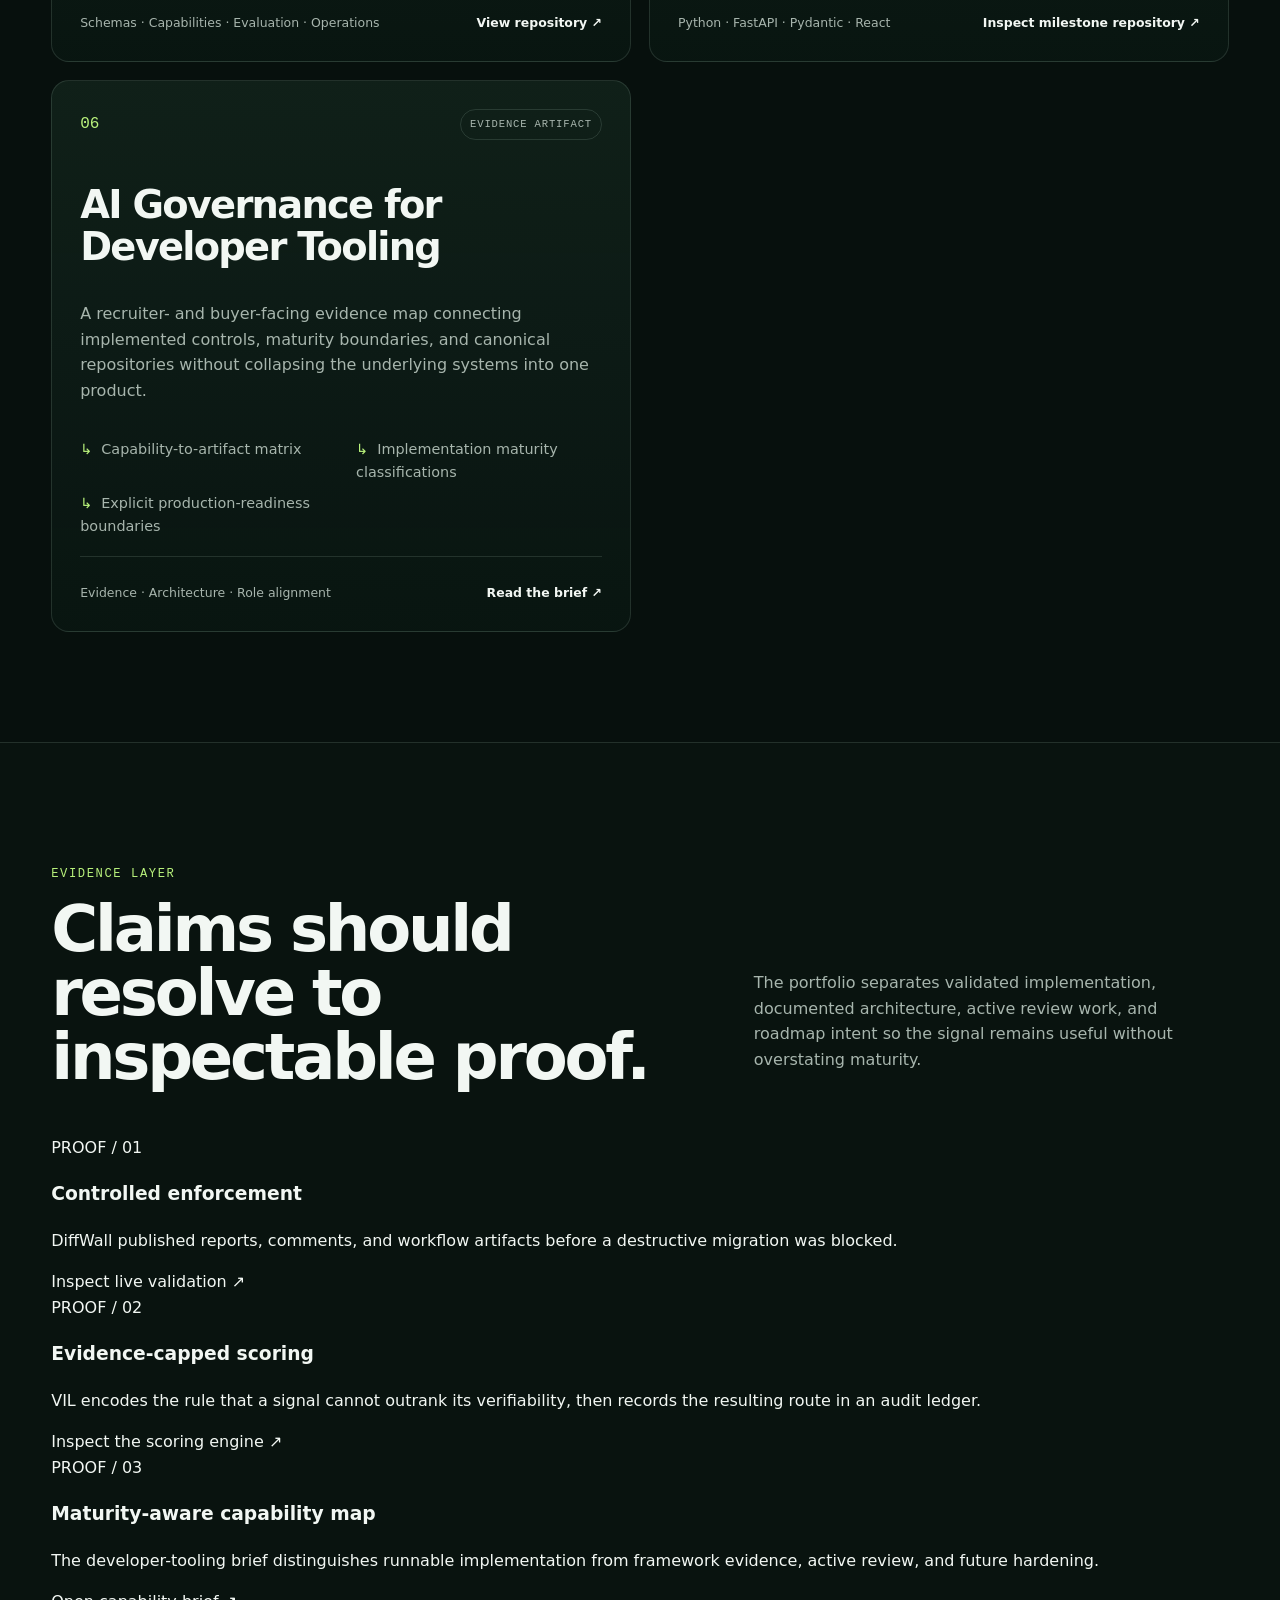
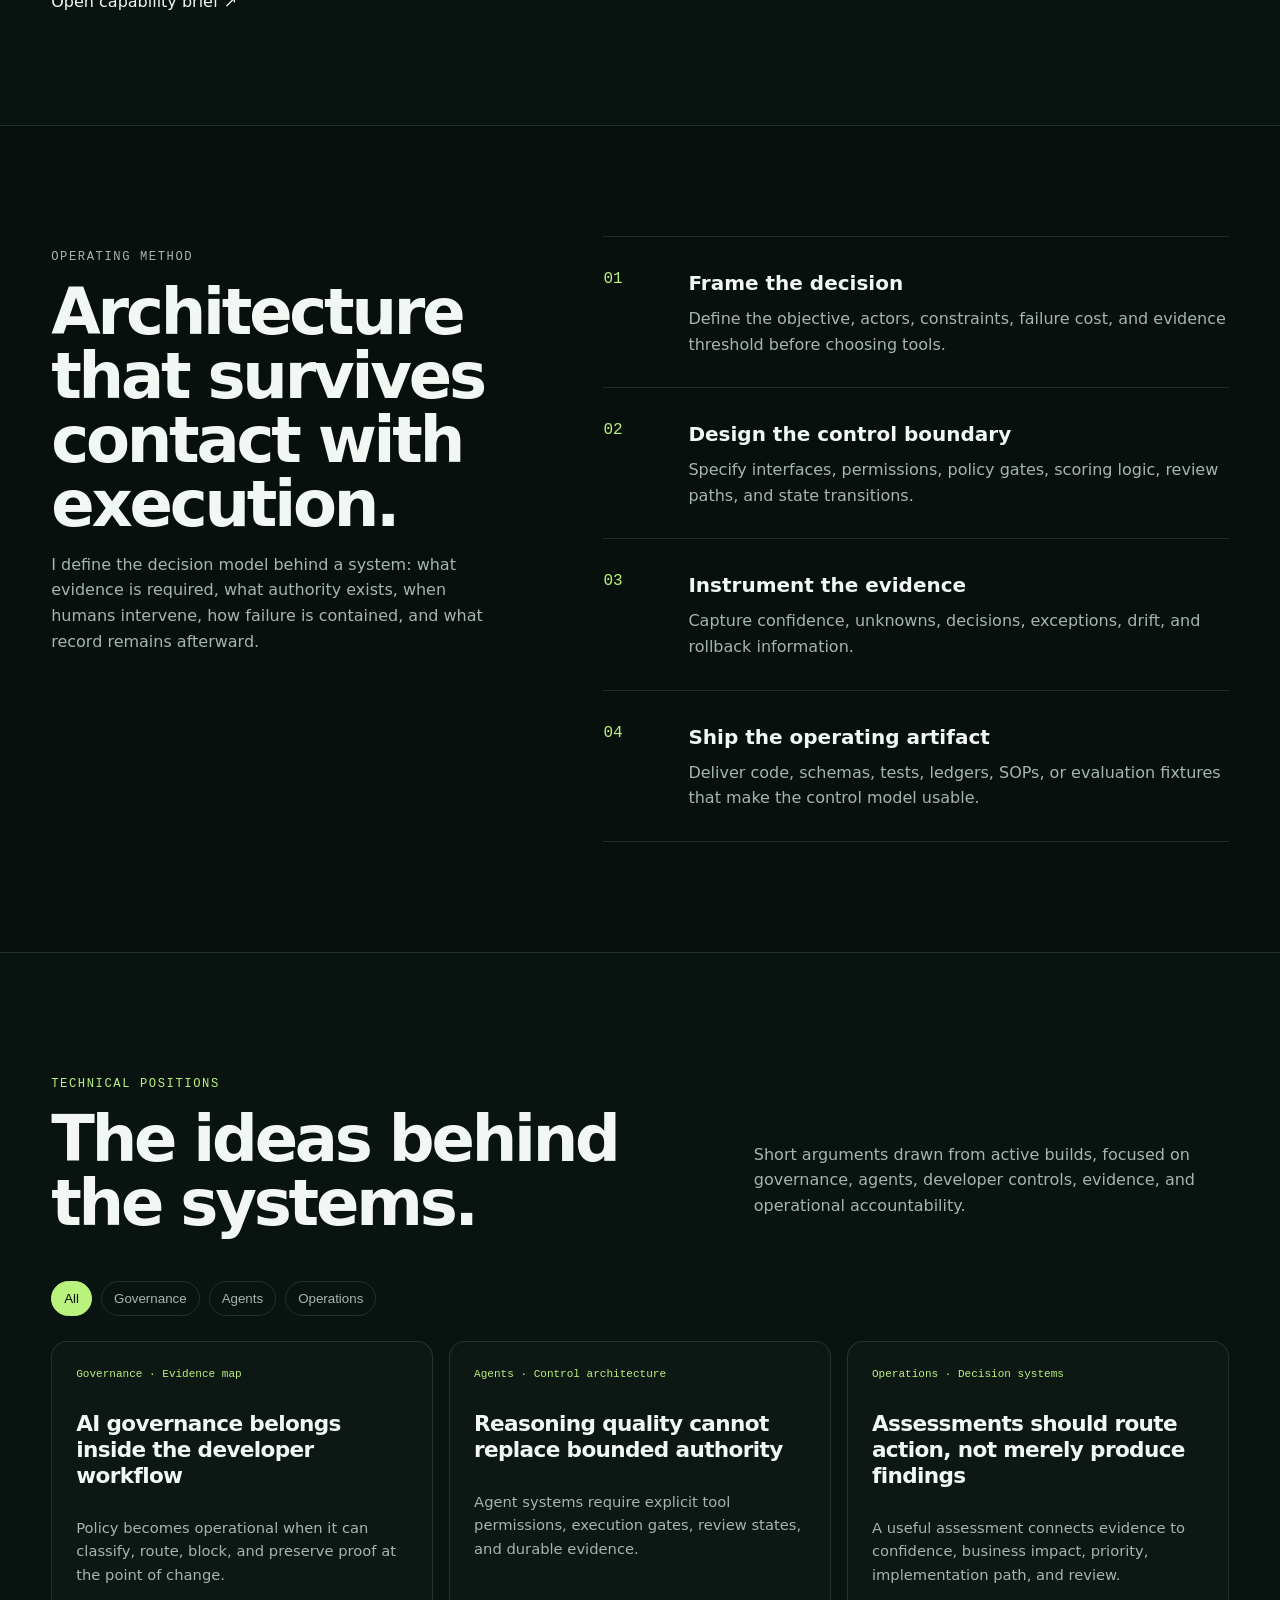
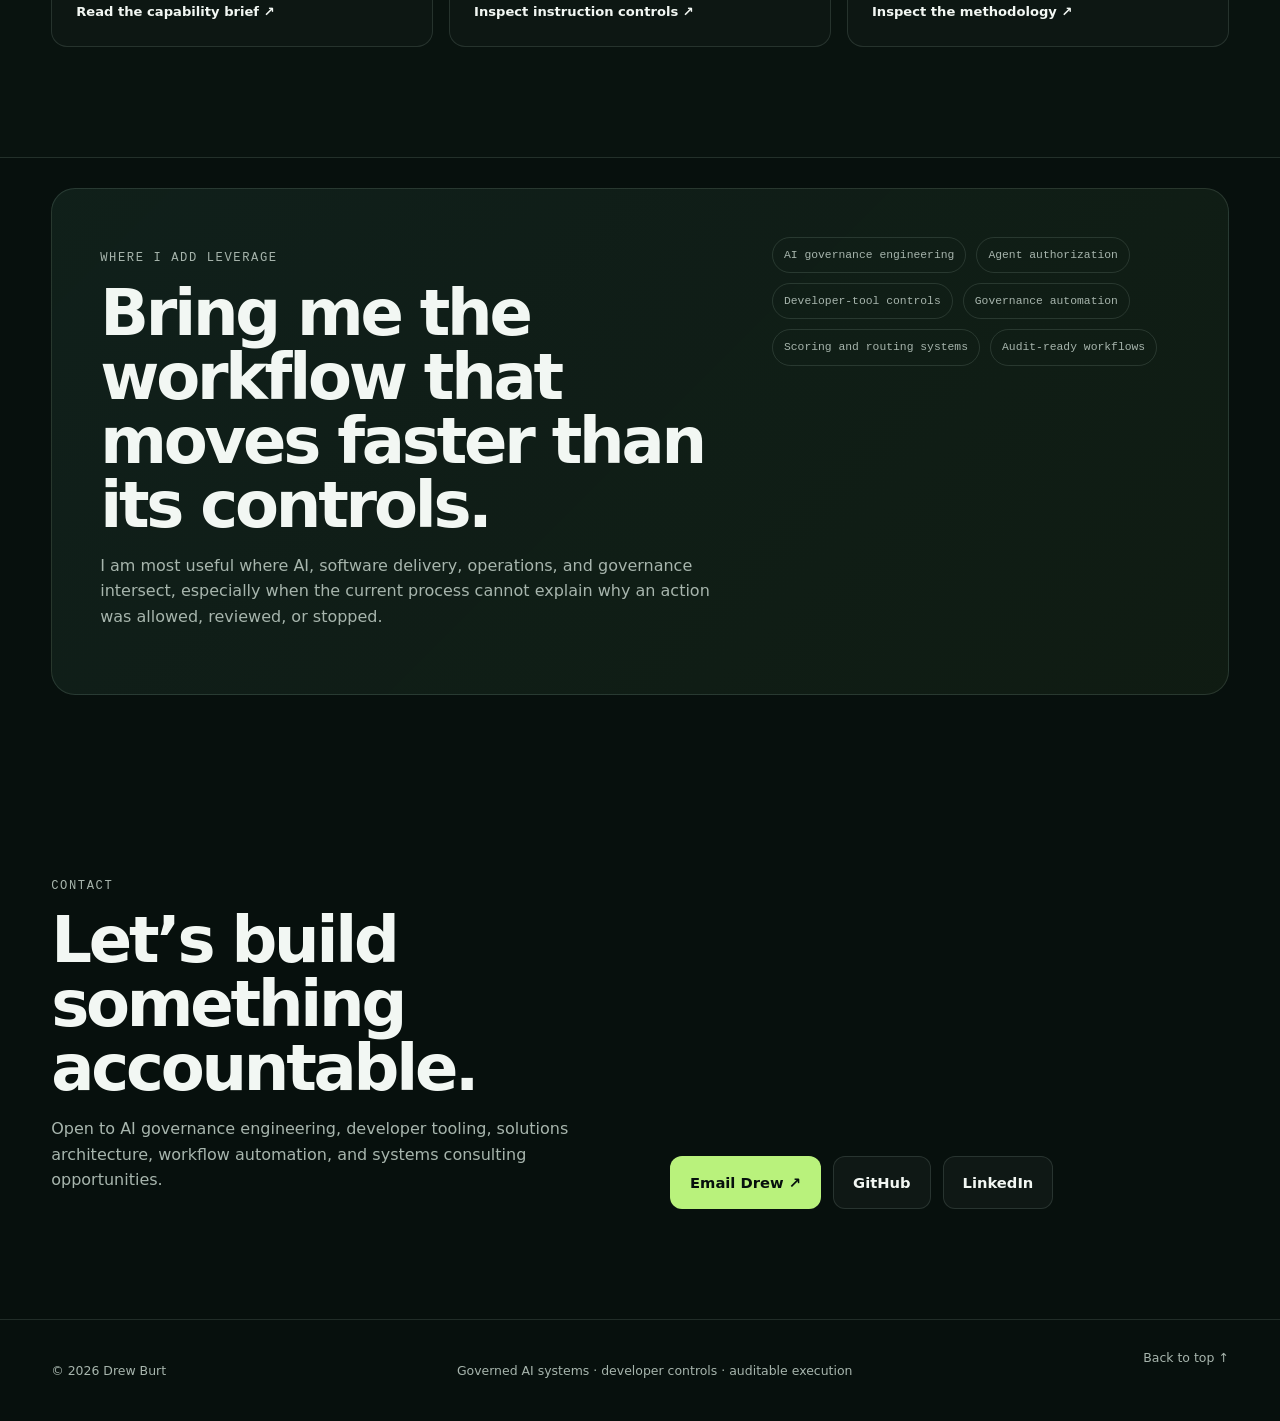
==== commit a394f3f3: "Upgrade portfolio positioning and evidence signals" ====
--- a/index.html
+++ b/index.html
@@ -3,10 +3,10 @@
 <head>
   <meta charset="UTF-8">
   <meta name="viewport" content="width=device-width, initial-scale=1.0">
-  <title>Drew Burt | AI Systems, Governance & Operator Infrastructure</title>
-  <meta name="description" content="Drew Burt builds governed AI systems, control layers, agent workflows, scoring models, audit trails, and operator infrastructure that turns ambiguity into execution.">
-  <meta property="og:title" content="Drew Burt | Governed AI Systems Builder">
-  <meta property="og:description" content="AI systems engineering, governance architecture, operator infrastructure, and field notes from active builds.">
+  <title>Drew Burt | AI Governance Engineering & Developer Controls</title>
+  <meta name="description" content="Drew Burt designs governed AI systems, developer controls, deterministic scoring engines, agent workflows, and audit-ready execution infrastructure.">
+  <meta property="og:title" content="Drew Burt | Governed AI Systems Engineer">
+  <meta property="og:description" content="AI governance engineering, agent security, developer tooling, scoring systems, and auditable workflow infrastructure backed by inspectable proof.">
   <meta property="og:type" content="website">
   <meta name="twitter:card" content="summary_large_image">
   <meta name="theme-color" content="#07100d">
@@ -14,6 +14,29 @@
   <link rel="preconnect" href="https://fonts.gstatic.com" crossorigin>
   <link href="https://fonts.googleapis.com/css2?family=DM+Mono:wght@400;500&family=Manrope:wght@400;500;600;700;800&display=swap" rel="stylesheet">
   <link rel="stylesheet" href="styles.css">
+  <script type="application/ld+json">
+  {
+    "@context": "https://schema.org",
+    "@type": "Person",
+    "name": "Drew Burt",
+    "jobTitle": "AI Systems Engineer and Governance Architect",
+    "description": "Builder of governed AI systems, developer controls, deterministic scoring engines, agent workflows, and audit-ready execution infrastructure.",
+    "email": "mailto:drewburt4@gmail.com",
+    "sameAs": [
+      "https://github.com/dburt-proex",
+      "https://www.linkedin.com/in/burtdrew0047"
+    ],
+    "knowsAbout": [
+      "AI governance engineering",
+      "agent security",
+      "developer tooling",
+      "policy as code",
+      "workflow automation",
+      "audit trails",
+      "deterministic scoring"
+    ]
+  }
+  </script>
 </head>
 <body>
   <div class="noise" aria-hidden="true"></div>
@@ -25,9 +48,9 @@
       </a>
       <button class="menu-toggle" aria-expanded="false" aria-controls="site-nav" aria-label="Toggle navigation"><span></span><span></span></button>
       <nav id="site-nav" class="site-nav" aria-label="Primary navigation">
-        <a href="#work">Selected work</a>
-        <a href="#system">How I work</a>
-        <a href="#writing">Field notes</a>
+        <a href="#work">Systems</a>
+        <a href="#evidence">Evidence</a>
+        <a href="#system">Method</a>
         <a href="#contact" class="nav-cta">Start a conversation</a>
       </nav>
     </div>
@@ -37,144 +60,162 @@
     <section class="hero section">
       <div class="container hero-grid">
         <div class="hero-copy-wrap reveal">
-          <p class="eyebrow"><span class="status-dot"></span> AI Systems Engineer · Governance Architect · Operator</p>
-          <h1>I build AI systems that can be <em>trusted, tested, and operated.</em></h1>
-          <p class="hero-copy">I turn loose AI workflows into governed operating systems, with control layers, decision gates, scoring logic, audit trails, and execution infrastructure built for real use.</p>
+          <p class="eyebrow"><span class="status-dot"></span> AI Systems Engineer · Governance Engineering · Developer Controls</p>
+          <h1>I build AI systems that can be <em>trusted before they act.</em></h1>
+          <p class="hero-copy">I design deterministic control layers for agents, software changes, and high-stakes workflows. The work combines policy gates, scoring logic, bounded permissions, human review, and audit evidence into systems that can be inspected and operated.</p>
           <div class="hero-actions">
-            <a class="btn btn-primary" href="#work">Inspect the work <span>↘</span></a>
-            <a class="btn btn-secondary" href="#contact">Discuss a system</a>
+            <a class="btn btn-primary" href="governance-developer-tooling.html">Inspect the evidence <span>↗</span></a>
+            <a class="btn btn-secondary" href="#work">Explore the systems</a>
           </div>
           <div class="signal-strip" aria-label="Core capabilities">
-            <span>Governance control planes</span><span>Agent orchestration</span><span>Decision systems</span><span>Operator infrastructure</span>
+            <span>Agent authorization</span><span>Developer governance</span><span>Policy-as-code</span><span>Audit evidence</span><span>Deterministic routing</span>
           </div>
         </div>
 
-        <aside class="control-panel reveal" aria-label="System status">
-          <div class="panel-head"><span>SYSTEM / PROFILE</span><span class="live">LIVE</span></div>
+        <aside class="control-panel reveal" aria-label="Professional profile">
+          <div class="panel-head"><span>SYSTEM / PROFILE</span><span class="live">ACTIVE</span></div>
           <div class="panel-grid">
-            <div><span class="label">Primary mode</span><strong>Execution-first</strong></div>
-            <div><span class="label">Control state</span><strong>Governed</strong></div>
-            <div><span class="label">Core output</span><strong>Operational systems</strong></div>
-            <div><span class="label">Current focus</span><strong>AI control layers</strong></div>
+            <div><span class="label">Role lane</span><strong>AI governance engineering</strong></div>
+            <div><span class="label">Specialty</span><strong>Execution controls</strong></div>
+            <div><span class="label">Proof surface</span><strong>Code + evidence</strong></div>
+            <div><span class="label">Working mode</span><strong>Architecture to artifact</strong></div>
           </div>
-          <div class="terminal-line"><span>&gt;</span> ambiguity → structure → evidence → action</div>
+          <div class="terminal-line"><span>&gt;</span> intent → evidence → gate → action → ledger</div>
         </aside>
       </div>
     </section>
 
-    <section class="proof-bar">
+    <section class="proof-bar" aria-label="Verified portfolio signals">
       <div class="container proof-grid">
-        <div><strong>99</strong><span>governance tests passing in CASA milestone</span></div>
-        <div><strong>11/11</strong><span>core libraries completed in Operator Intelligence</span></div>
-        <div><strong>3</strong><span>deterministic execution gates: ALLOW / REVIEW / HALT</span></div>
-        <div><strong>1</strong><span>goal: make AI operationally accountable</span></div>
+        <div><strong>2</strong><span>live DiffWall enforcement paths validated: REVIEW and HALT</span></div>
+        <div><strong>5</strong><span>deterministic VIL routes from PASS through HALT</span></div>
+        <div><strong>6</strong><span>independent governance and operator-system artifacts</span></div>
+        <div><strong>1</strong><span>operating rule: evidence must outrank confidence</span></div>
       </div>
     </section>
 
     <section id="work" class="section">
       <div class="container">
         <div class="section-head reveal">
-          <div><p class="kicker">Selected systems</p><h2>Work designed to signal depth, not volume.</h2></div>
-          <p>Each project attacks a different failure mode in modern AI deployment: weak controls, vague evaluation, unsafe code changes, fragmented operations, or poor execution visibility.</p>
+          <div><p class="kicker">Selected systems</p><h2>Governance expressed as working infrastructure.</h2></div>
+          <p>Each system addresses a specific control failure: unsafe code changes, weak signal triage, untraceable recommendations, instruction drift, or unconstrained agent execution.</p>
         </div>
 
         <div class="project-grid">
           <article class="project-card flagship reveal">
-            <div class="card-top"><span class="index">01</span><span class="badge">Flagship governance system</span></div>
-            <h3>CASA / Controlled Autonomous Systems Architecture</h3>
-            <p>A deterministic control plane positioned between agent reasoning and execution. It classifies risk, routes actions through ALLOW, REVIEW, or HALT, and preserves an auditable decision record.</p>
-            <ul class="feature-list"><li>Policy-based execution gates</li><li>Cryptographic decision ledger</li><li>Drift monitoring and replay</li><li>Governance analytics</li></ul>
-            <div class="card-foot"><span>Python · FastAPI · Pydantic · React</span><a href="https://github.com/dburt-proex/CASA-Flagship" target="_blank" rel="noopener noreferrer">View repository ↗</a></div>
-          </article>
-
-          <article class="project-card reveal">
-            <div class="card-top"><span class="index">02</span><span class="badge">Audit infrastructure</span></div>
-            <h3>Operator Intelligence</h3>
-            <p>A commercial-grade audit system for evaluating AI and operator readiness across evidence quality, scoring precision, recommendation routing, governance discipline, and implementation maturity.</p>
-            <div class="card-foot"><span>Scoring · Findings · Standards · Playbooks</span><a href="https://github.com/dburt-proex/operator-intelligence" target="_blank" rel="noopener noreferrer">View repository ↗</a></div>
-          </article>
-
-          <article class="project-card reveal">
-            <div class="card-top"><span class="index">03</span><span class="badge">Developer control</span></div>
+            <div class="card-top"><span class="index">01</span><span class="badge">Validated developer control</span></div>
             <h3>DiffWall</h3>
             <p>A deterministic PR and agent-action firewall for AI-generated changes. DiffWall applies repository-local rules, routes proposed work through ALLOW, REVIEW, or HALT, and preserves evidence before enforcement.</p>
-            <ul class="feature-list"><li>Live REVIEW route proven at 48 / 100</li><li>Live HALT route proven at 100 / 100</li><li>PR comments and evidence artifacts published before blocking</li></ul>
+            <ul class="feature-list"><li>Live REVIEW route proven at 48 / 100</li><li>Live HALT route proven at 100 / 100</li><li>PR comments and evidence artifacts published before blocking</li><li>TypeScript PR scanner and Python action validator</li></ul>
             <div class="card-foot"><span>TypeScript · Python · GitHub Actions</span><span><a href="https://github.com/dburt-proex/diffwall/blob/main/docs/live-validation-case-study.md" target="_blank" rel="noopener noreferrer">Live proof ↗</a> · <a href="https://github.com/dburt-proex/diffwall" target="_blank" rel="noopener noreferrer">Repository ↗</a></span></div>
           </article>
 
           <article class="project-card reveal">
-            <div class="card-top"><span class="index">04</span><span class="badge">Instruction architecture</span></div>
+            <div class="card-top"><span class="index">02</span><span class="badge">Deterministic signal routing</span></div>
+            <h3>Verified Intelligence Layer</h3>
+            <p>A FastAPI scoring system that converts messy operational signals into structured decisions. Its central invariant prevents a signal from scoring higher than the quality of its evidence.</p>
+            <ul class="feature-list"><li>PASS / REVIEW / CLARIFY / ARCHIVE / HALT</li><li>Persistent JSONL audit ledger</li><li>Browser dashboard and metrics endpoints</li></ul>
+            <div class="card-foot"><span>Python · FastAPI · Docker · pytest</span><a href="https://github.com/dburt-proex/VIL_deterministic_scoring_engine" target="_blank" rel="noopener noreferrer">View repository ↗</a></div>
+          </article>
+
+          <article class="project-card reveal">
+            <div class="card-top"><span class="index">03</span><span class="badge">Governed assessment system</span></div>
+            <h3>Operator Intelligence</h3>
+            <p>A repeatable business growth systems assessment that converts evidence into governed findings, confidence-aware scoring, implementation packages, and a sequenced roadmap.</p>
+            <ul class="feature-list"><li>Evidence-backed recommendation routing</li><li>Operator Score and readiness indexes</li><li>Traceable implementation paths</li></ul>
+            <div class="card-foot"><span>Scoring · Findings · Standards · Playbooks</span><a href="https://github.com/dburt-proex/operator-intelligence" target="_blank" rel="noopener noreferrer">View repository ↗</a></div>
+          </article>
+
+          <article class="project-card reveal">
+            <div class="card-top"><span class="index">04</span><span class="badge">Instruction control architecture</span></div>
             <h3>PromptBP</h3>
-            <p>An instruction control layer for reliable AI work. It converts intent into structured roles, objectives, inputs, output contracts, operating rules, and recursive quality checks.</p>
-            <div class="card-foot"><span>Prompt systems · Control logic · Templates</span><a href="#contact">Request overview ↗</a></div>
-          </article>
-
-          <article class="project-card reveal">
-            <div class="card-top"><span class="index">05</span><span class="badge">Multi-agent systems</span></div>
-            <h3>Agent Orchestrator</h3>
-            <p>A visual workflow environment for composing specialist agents, tool integrations, approvals, routers, evaluators, joins, and persistent execution threads.</p>
-            <div class="card-foot"><span>React · Workflow graphs · Agent ops</span><a href="#contact">Partnership inquiry ↗</a></div>
-          </article>
-
-          <article class="project-card reveal">
-            <div class="card-top"><span class="index">06</span><span class="badge">Applied operations</span></div>
-            <h3>JobTap</h3>
-            <p>A verified homeowner-to-contractor routing platform built around structured intake, contractor scoring, operational workflows, and clear lead handoff.</p>
-            <div class="card-foot"><span>Routing · Airtable · Product systems</span><a href="https://github.com/dburt-proex?tab=repositories" target="_blank" rel="noopener noreferrer">Explore work ↗</a></div>
-          </article>
-        </div>
-      </div>
-    </section>
-
-    <section id="system" class="section section-dark">
+            <p>A capability-based execution architecture for routing intent, composing workflows, scoring outputs, and improving weak sections through bounded recursion instead of uncontrolled retries.</p>
+            <ul class="feature-list"><li>Versioned schemas and capability contracts</li><li>Workflow composer and scoring engine</li><li>Regression fixtures and traceable state objects</li></ul>
+            <div class="card-foot"><span>Schemas · Capabilities · Evaluation · Operations</span><a href="https://github.com/dburt-proex/PromptBP" target="_blank" rel="noopener noreferrer">View repository ↗</a></div>
+          </article>
+
+          <article class="project-card reveal">
+            <div class="card-top"><span class="index">05</span><span class="badge">Runtime governance architecture</span></div>
+            <h3>CASA</h3>
+            <p>A deterministic control-plane architecture positioned between agent reasoning and execution. It defines policy routes, human-review boundaries, decision evidence, drift monitoring, and replay.</p>
+            <ul class="feature-list"><li>ALLOW / REVIEW / HALT gates</li><li>Decision-ledger architecture</li><li>Risk, confidence, and boundary telemetry</li></ul>
+            <div class="card-foot"><span>Python · FastAPI · Pydantic · React</span><a href="https://github.com/dburt-proex/CASA-Flagship" target="_blank" rel="noopener noreferrer">Inspect milestone repository ↗</a></div>
+          </article>
+
+          <article class="project-card artifact-card reveal">
+            <div class="card-top"><span class="index">06</span><span class="badge">Evidence artifact</span></div>
+            <h3>AI Governance for Developer Tooling</h3>
+            <p>A recruiter- and buyer-facing evidence map connecting implemented controls, maturity boundaries, and canonical repositories without collapsing the underlying systems into one product.</p>
+            <ul class="feature-list"><li>Capability-to-artifact matrix</li><li>Implementation maturity classifications</li><li>Explicit production-readiness boundaries</li></ul>
+            <div class="card-foot"><span>Evidence · Architecture · Role alignment</span><a href="governance-developer-tooling.html">Read the brief ↗</a></div>
+          </article>
+        </div>
+      </div>
+    </section>
+
+    <section id="evidence" class="section section-dark">
+      <div class="container">
+        <div class="section-head reveal">
+          <div><p class="kicker">Evidence layer</p><h2>Claims should resolve to inspectable proof.</h2></div>
+          <p>The portfolio separates validated implementation, documented architecture, active review work, and roadmap intent so the signal remains useful without overstating maturity.</p>
+        </div>
+        <div class="evidence-grid">
+          <article class="evidence-card reveal"><span class="evidence-index">PROOF / 01</span><h3>Controlled enforcement</h3><p>DiffWall published reports, comments, and workflow artifacts before a destructive migration was blocked.</p><a href="https://github.com/dburt-proex/diffwall/blob/main/docs/live-validation-case-study.md" target="_blank" rel="noopener noreferrer">Inspect live validation ↗</a></article>
+          <article class="evidence-card reveal"><span class="evidence-index">PROOF / 02</span><h3>Evidence-capped scoring</h3><p>VIL encodes the rule that a signal cannot outrank its verifiability, then records the resulting route in an audit ledger.</p><a href="https://github.com/dburt-proex/VIL_deterministic_scoring_engine" target="_blank" rel="noopener noreferrer">Inspect the scoring engine ↗</a></article>
+          <article class="evidence-card reveal"><span class="evidence-index">PROOF / 03</span><h3>Maturity-aware capability map</h3><p>The developer-tooling brief distinguishes runnable implementation from framework evidence, active review, and future hardening.</p><a href="governance-developer-tooling.html">Open capability brief ↗</a></article>
+        </div>
+      </div>
+    </section>
+
+    <section id="system" class="section">
       <div class="container system-grid">
         <div class="section-head stacked reveal">
           <p class="kicker">Operating method</p>
-          <h2>Systems over spectacle.</h2>
-          <p>I do not stop at a prototype or polished interface. I define the operating model behind the product, how decisions are made, what evidence is required, where humans intervene, and how failure is contained.</p>
+          <h2>Architecture that survives contact with execution.</h2>
+          <p>I define the decision model behind a system: what evidence is required, what authority exists, when humans intervene, how failure is contained, and what record remains afterward.</p>
         </div>
         <div class="method-stack">
-          <article class="method reveal"><span>01</span><div><h3>Frame the decision</h3><p>Define the objective, actors, constraints, failure cost, and required evidence before selecting tools.</p></div></article>
-          <article class="method reveal"><span>02</span><div><h3>Design the control layer</h3><p>Specify interfaces, policy gates, scoring logic, review paths, and state transitions.</p></div></article>
-          <article class="method reveal"><span>03</span><div><h3>Instrument the system</h3><p>Capture traceability, confidence, unknowns, drift, exceptions, and decision history.</p></div></article>
-          <article class="method reveal"><span>04</span><div><h3>Ship the operating artifact</h3><p>Deliver a usable product, SOP, control spec, evaluation model, or execution workflow.</p></div></article>
-        </div>
-      </div>
-    </section>
-
-    <section id="writing" class="section">
+          <article class="method reveal"><span>01</span><div><h3>Frame the decision</h3><p>Define the objective, actors, constraints, failure cost, and evidence threshold before choosing tools.</p></div></article>
+          <article class="method reveal"><span>02</span><div><h3>Design the control boundary</h3><p>Specify interfaces, permissions, policy gates, scoring logic, review paths, and state transitions.</p></div></article>
+          <article class="method reveal"><span>03</span><div><h3>Instrument the evidence</h3><p>Capture confidence, unknowns, decisions, exceptions, drift, and rollback information.</p></div></article>
+          <article class="method reveal"><span>04</span><div><h3>Ship the operating artifact</h3><p>Deliver code, schemas, tests, ledgers, SOPs, or evaluation fixtures that make the control model usable.</p></div></article>
+        </div>
+      </div>
+    </section>
+
+    <section id="writing" class="section section-dark">
       <div class="container">
         <div class="section-head reveal">
-          <div><p class="kicker">Field notes</p><h2>Thinking in public, from active builds.</h2></div>
-          <p>This section is structured as a lightweight publishing surface for future essays, system notes, project updates, and partnership opportunities.</p>
-        </div>
-        <div class="filter-row" role="group" aria-label="Filter field notes">
+          <div><p class="kicker">Technical positions</p><h2>The ideas behind the systems.</h2></div>
+          <p>Short arguments drawn from active builds, focused on governance, agents, developer controls, evidence, and operational accountability.</p>
+        </div>
+        <div class="filter-row" role="group" aria-label="Filter technical positions">
           <button class="filter active" data-filter="all">All</button><button class="filter" data-filter="governance">Governance</button><button class="filter" data-filter="agents">Agents</button><button class="filter" data-filter="operations">Operations</button>
         </div>
         <div class="notes-grid">
-          <article class="note-card reveal" data-category="governance"><span class="note-meta">Governance · 6 min</span><h3>Why agent systems need a control plane, not another prompt</h3><p>Reasoning quality cannot substitute for execution policy, decision traceability, and bounded authority.</p><a href="https://github.com/dburt-proex/CASA-Flagship" target="_blank" rel="noopener noreferrer">Read project context ↗</a></article>
-          <article class="note-card reveal" data-category="agents"><span class="note-meta">Agents · 5 min</span><h3>Collaboration graphs are only useful when joins are real</h3><p>Parallel agents become operational only when routing, aggregation, failure handling, and approvals execute end to end.</p><a href="#contact">Discuss the architecture ↗</a></article>
-          <article class="note-card reveal" data-category="operations"><span class="note-meta">Operations · 4 min</span><h3>Audit systems should route action, not just generate findings</h3><p>A useful assessment connects evidence to severity, recommendation, owner, dependency, and next decision.</p><a href="https://github.com/dburt-proex/operator-intelligence" target="_blank" rel="noopener noreferrer">Inspect the system ↗</a></article>
+          <article class="note-card reveal" data-category="governance"><span class="note-meta">Governance · Evidence map</span><h3>AI governance belongs inside the developer workflow</h3><p>Policy becomes operational when it can classify, route, block, and preserve proof at the point of change.</p><a href="governance-developer-tooling.html">Read the capability brief ↗</a></article>
+          <article class="note-card reveal" data-category="agents"><span class="note-meta">Agents · Control architecture</span><h3>Reasoning quality cannot replace bounded authority</h3><p>Agent systems require explicit tool permissions, execution gates, review states, and durable evidence.</p><a href="https://github.com/dburt-proex/PromptBP" target="_blank" rel="noopener noreferrer">Inspect instruction controls ↗</a></article>
+          <article class="note-card reveal" data-category="operations"><span class="note-meta">Operations · Decision systems</span><h3>Assessments should route action, not merely produce findings</h3><p>A useful assessment connects evidence to confidence, business impact, priority, implementation path, and review.</p><a href="https://github.com/dburt-proex/operator-intelligence" target="_blank" rel="noopener noreferrer">Inspect the methodology ↗</a></article>
         </div>
       </div>
     </section>
 
     <section class="section partnership">
       <div class="container partnership-card reveal">
-        <div><p class="kicker">Partnership surface</p><h2>Bring me the ambiguous system.</h2><p>I am most useful when the problem spans AI, operations, governance, workflow design, and product execution, and the current path is too vague to trust.</p></div>
-        <div class="partnership-list"><span>AI governance architecture</span><span>Agent workflow design</span><span>Operational audit systems</span><span>Control and scoring models</span><span>Prototype-to-product execution</span></div>
+        <div><p class="kicker">Where I add leverage</p><h2>Bring me the workflow that moves faster than its controls.</h2><p>I am most useful where AI, software delivery, operations, and governance intersect, especially when the current process cannot explain why an action was allowed, reviewed, or stopped.</p></div>
+        <div class="partnership-list"><span>AI governance engineering</span><span>Agent authorization</span><span>Developer-tool controls</span><span>Governance automation</span><span>Scoring and routing systems</span><span>Audit-ready workflows</span></div>
       </div>
     </section>
 
     <section id="contact" class="section contact-section">
       <div class="container contact-grid reveal">
-        <div><p class="kicker">Contact</p><h2>Let’s build something accountable.</h2><p>Open to high-impact roles, systems consulting, technical partnerships, and product collaborations.</p></div>
-        <div class="contact-actions"><a class="btn btn-primary" href="mailto:drewdburt@outlook.com">Email Drew ↗</a><a class="btn btn-secondary" href="https://github.com/dburt-proex" target="_blank" rel="noopener noreferrer">GitHub</a><a class="btn btn-secondary" href="https://www.linkedin.com/in/drew-burt" target="_blank" rel="noopener noreferrer">LinkedIn</a></div>
+        <div><p class="kicker">Contact</p><h2>Let’s build something accountable.</h2><p>Open to AI governance engineering, developer tooling, solutions architecture, workflow automation, and systems consulting opportunities.</p></div>
+        <div class="contact-actions"><a class="btn btn-primary" href="mailto:drewburt4@gmail.com">Email Drew ↗</a><a class="btn btn-secondary" href="https://github.com/dburt-proex" target="_blank" rel="noopener noreferrer">GitHub</a><a class="btn btn-secondary" href="https://www.linkedin.com/in/burtdrew0047" target="_blank" rel="noopener noreferrer">LinkedIn</a></div>
       </div>
     </section>
   </main>
 
-  <footer class="site-footer"><div class="container footer-grid"><p>© <span id="year"></span> Drew Burt</p><p>Built as an operating portfolio, not a static résumé.</p><a href="#home">Back to top ↑</a></div></footer>
+  <footer class="site-footer"><div class="container footer-grid"><p>© <span id="year"></span> Drew Burt</p><p>Governed AI systems · developer controls · auditable execution</p><a href="#home">Back to top ↑</a></div></footer>
   <script src="script.js"></script>
 </body>
 </html>
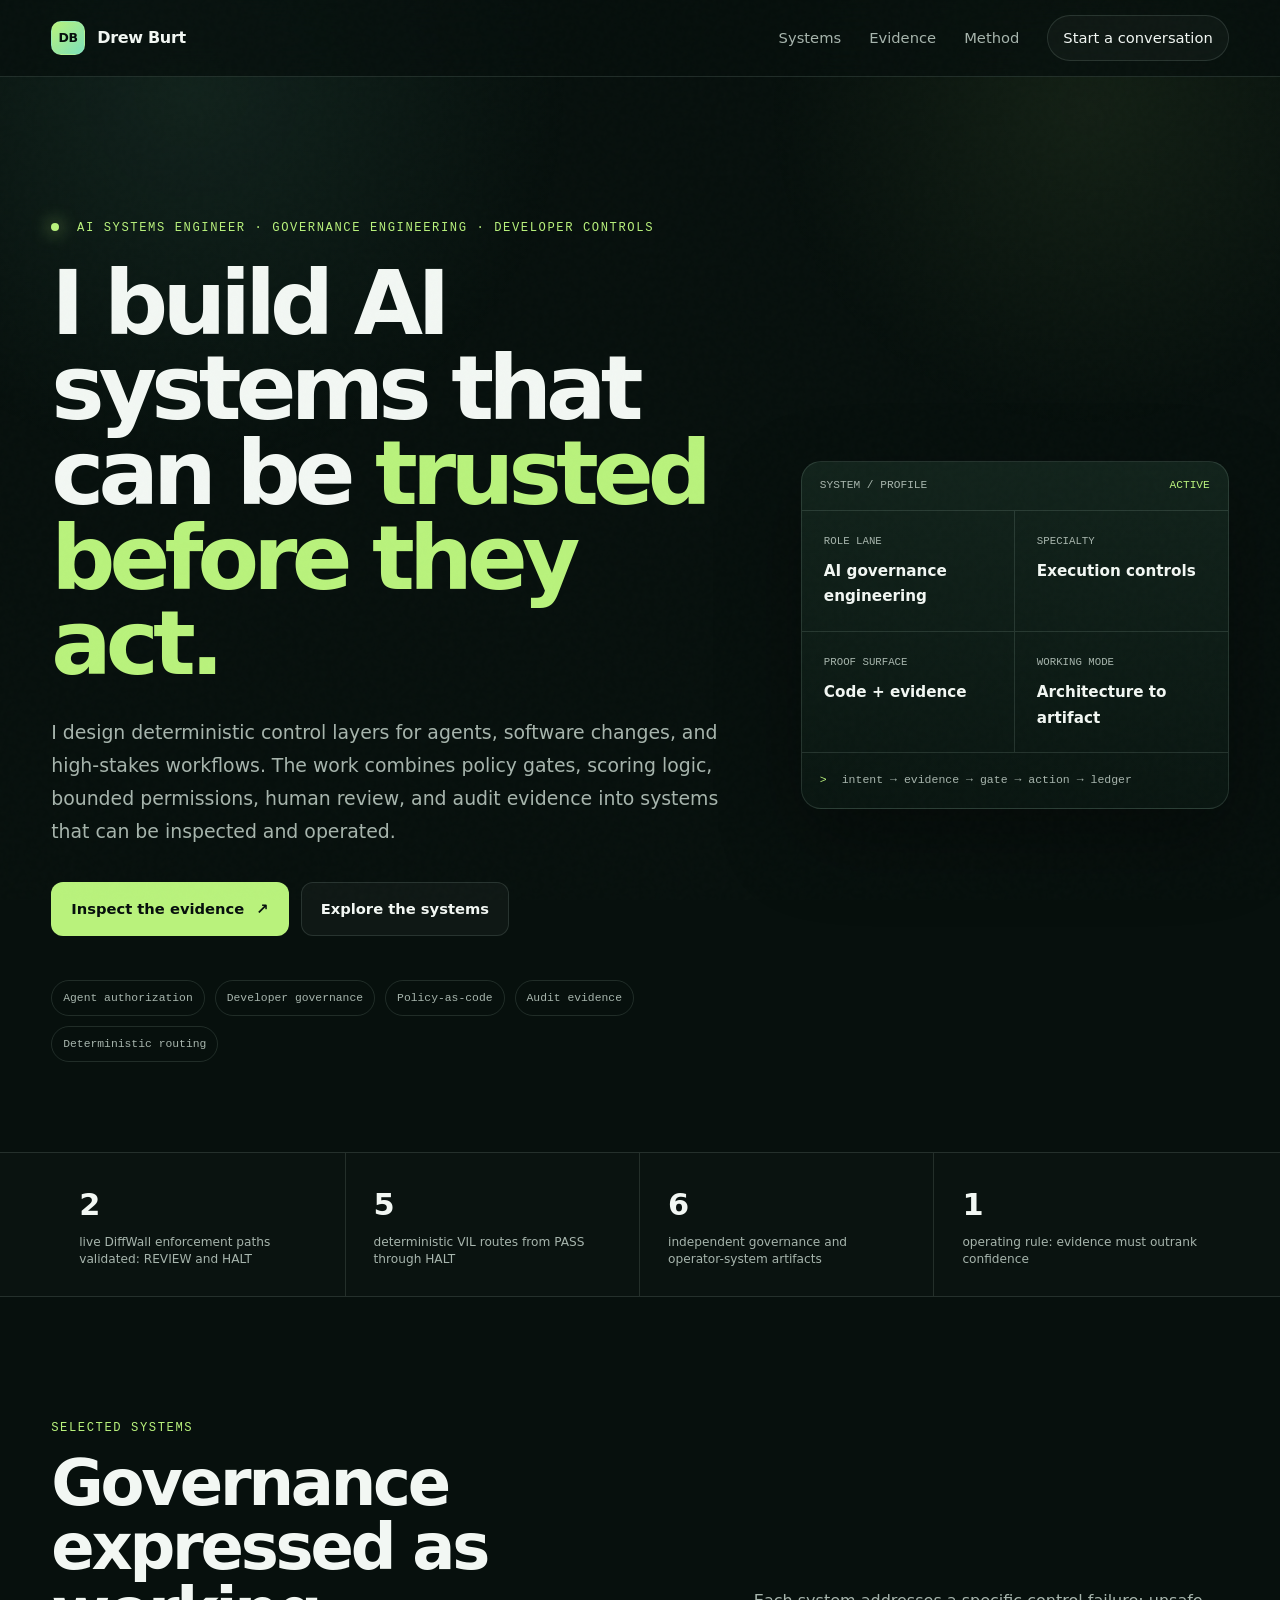
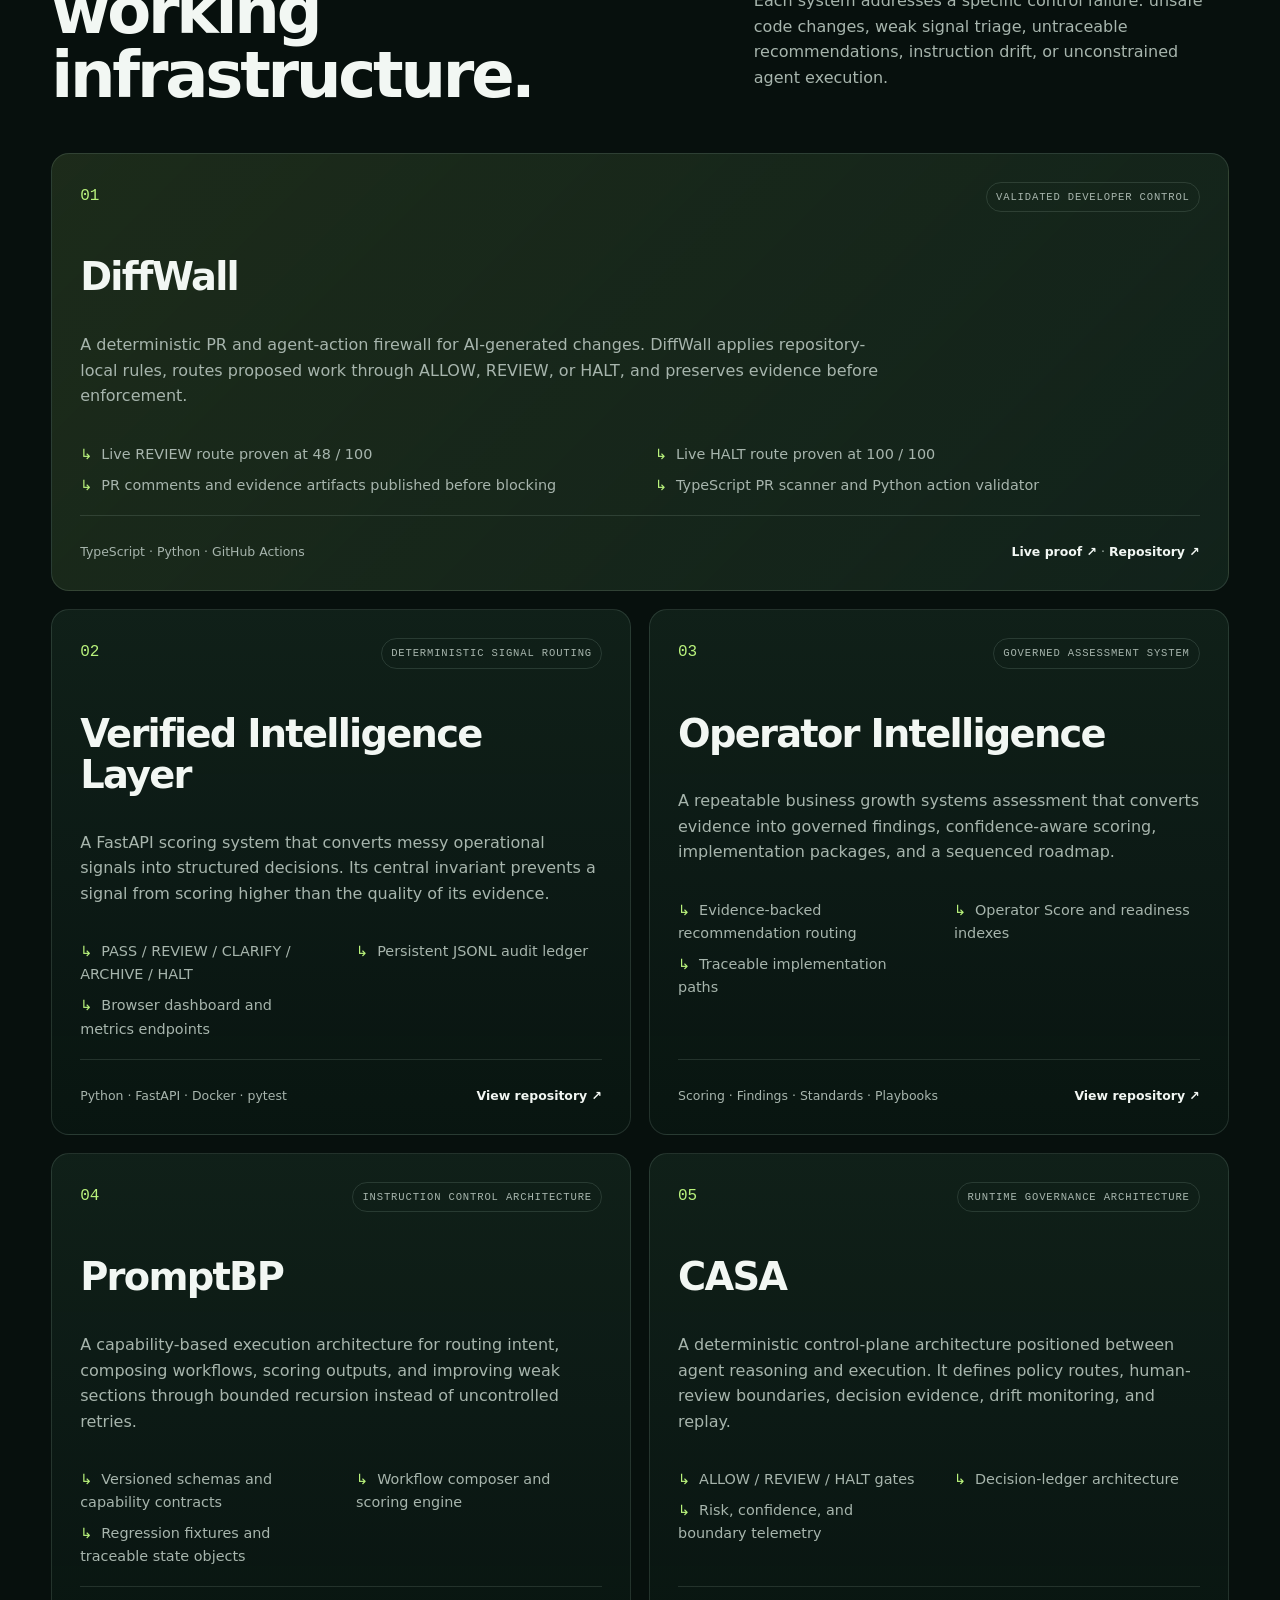
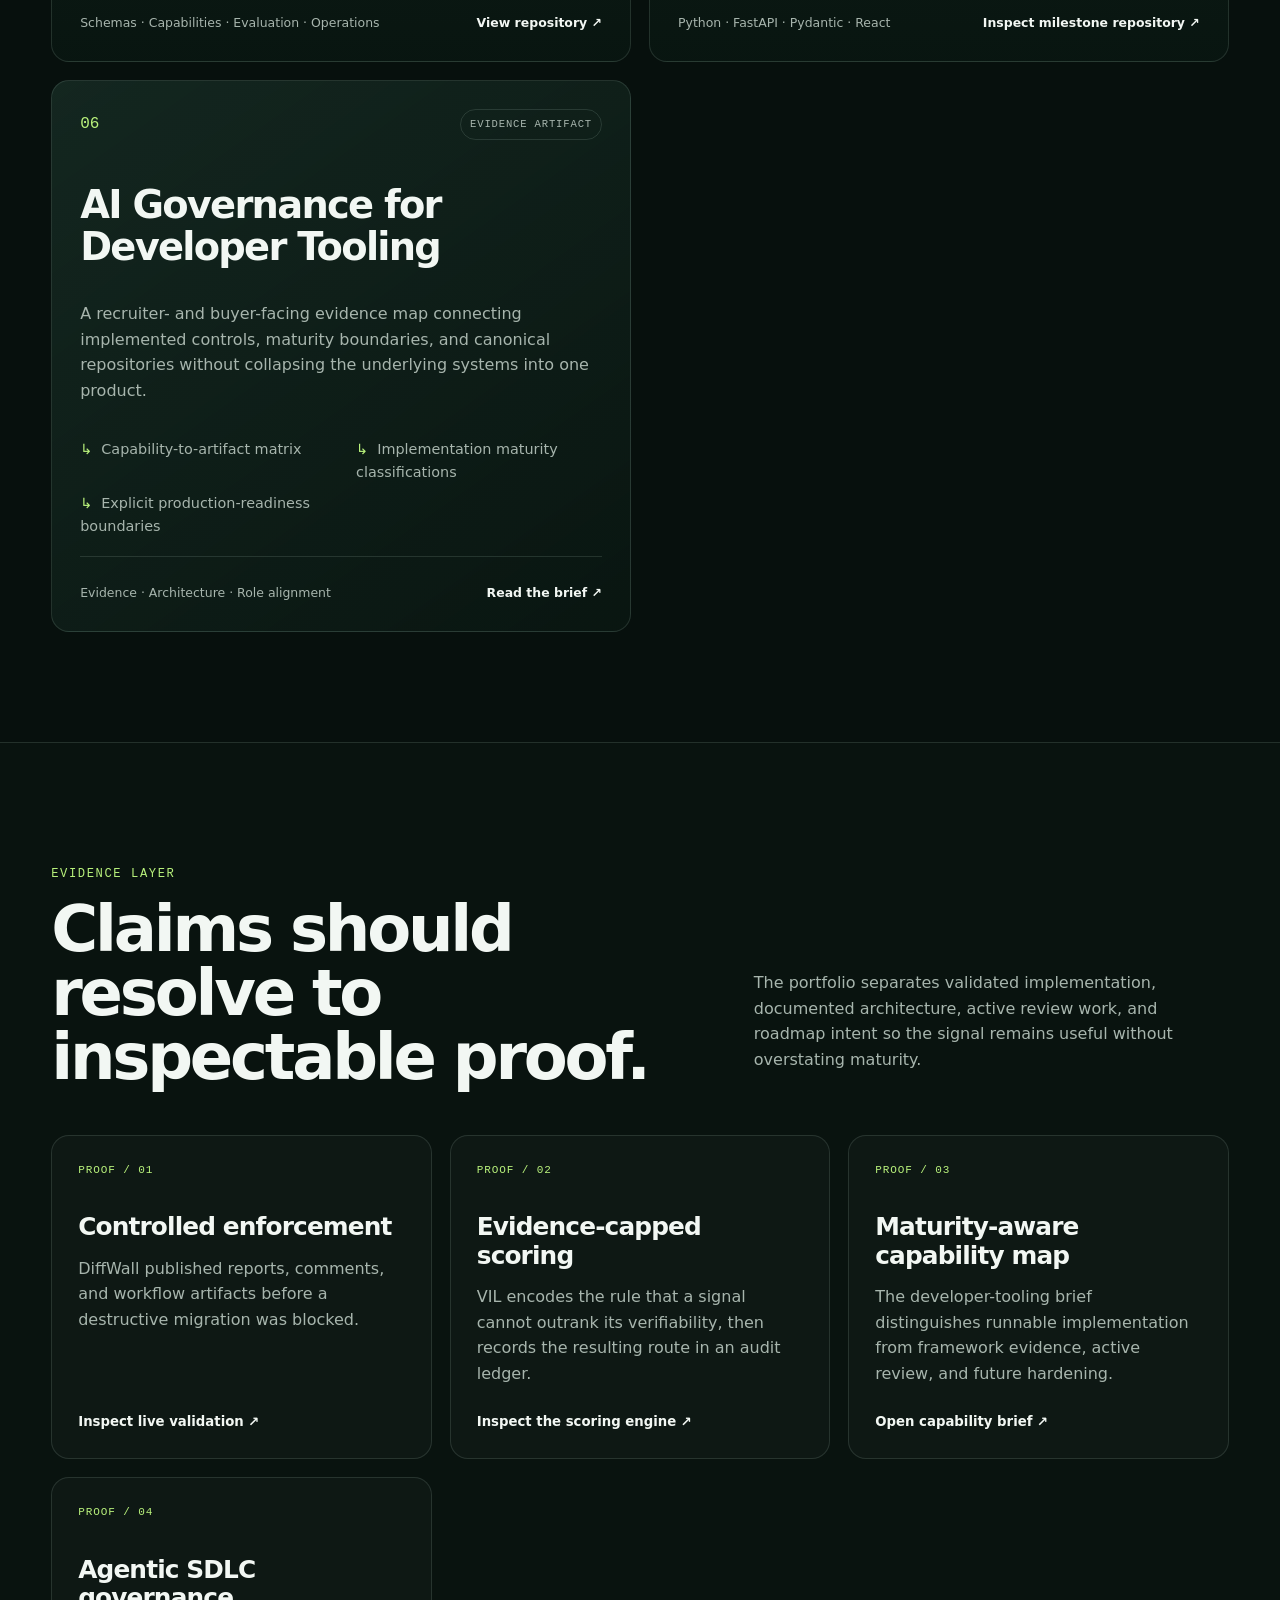
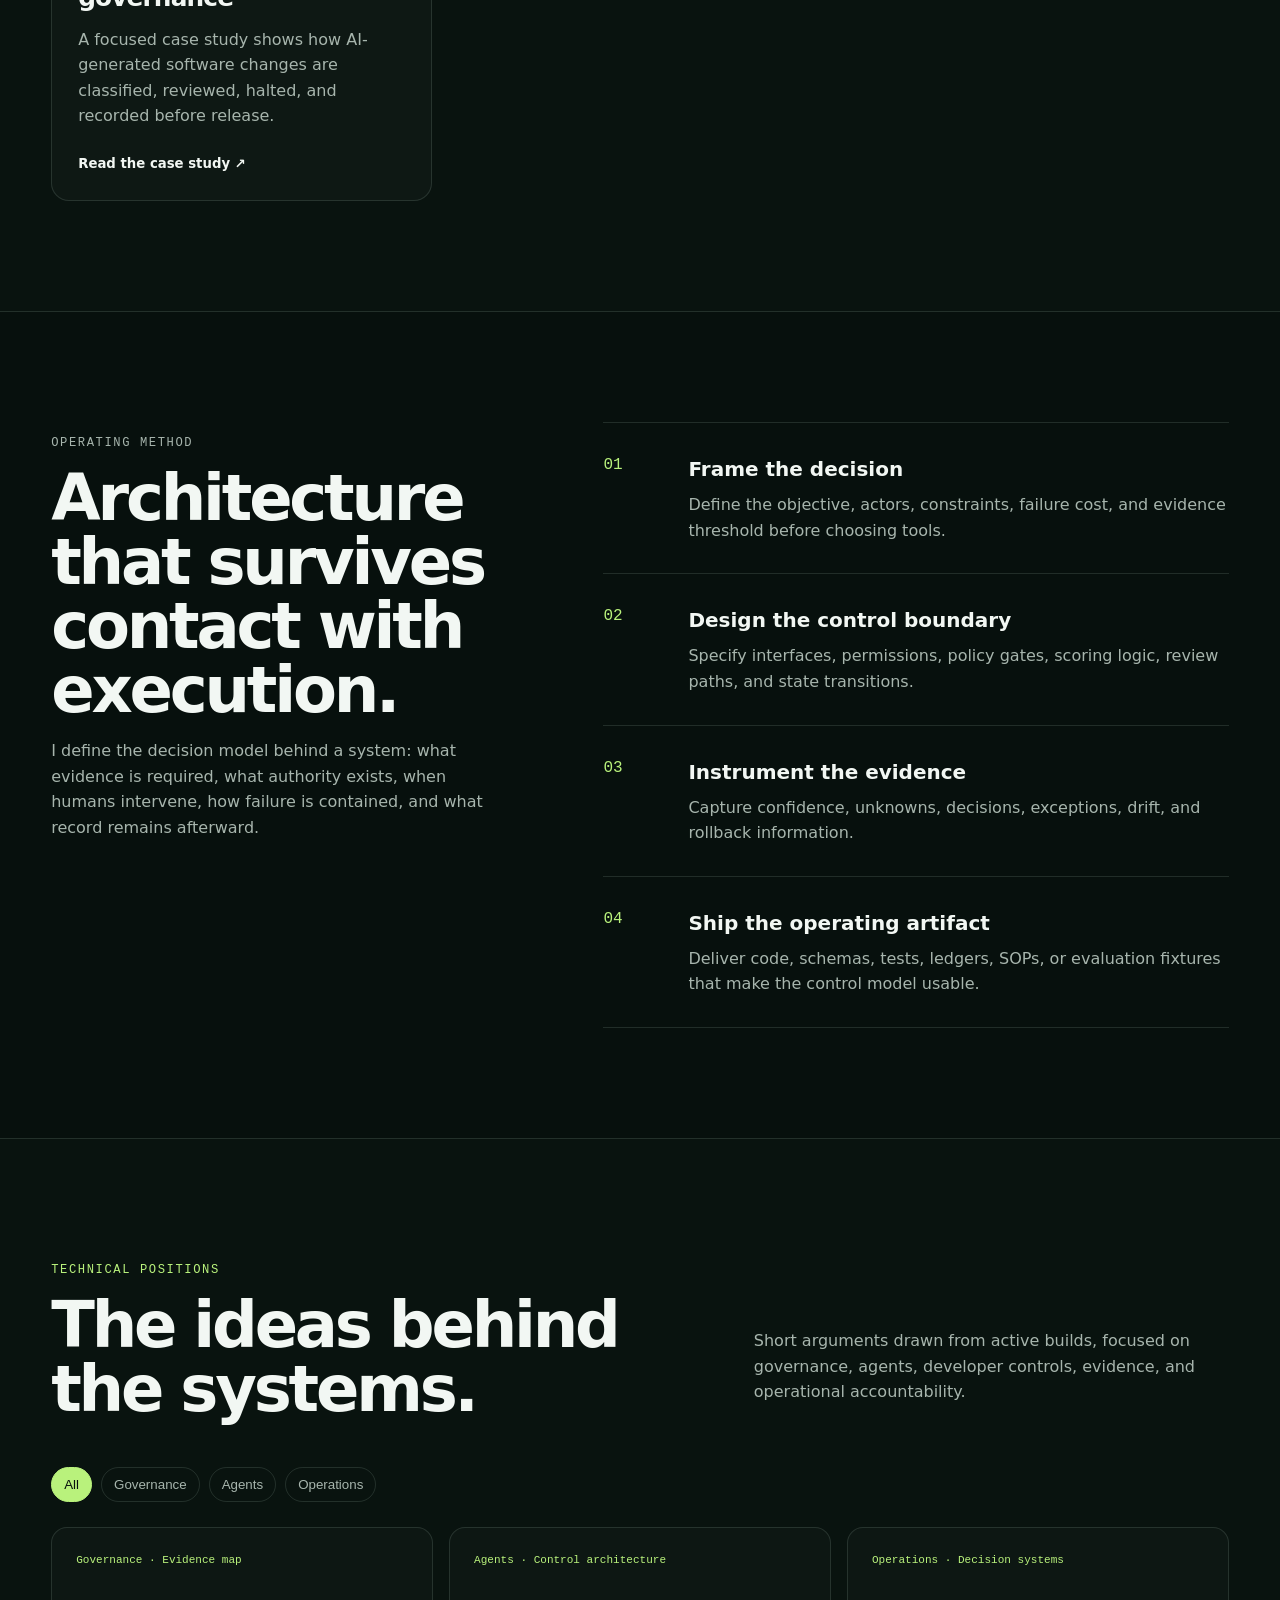
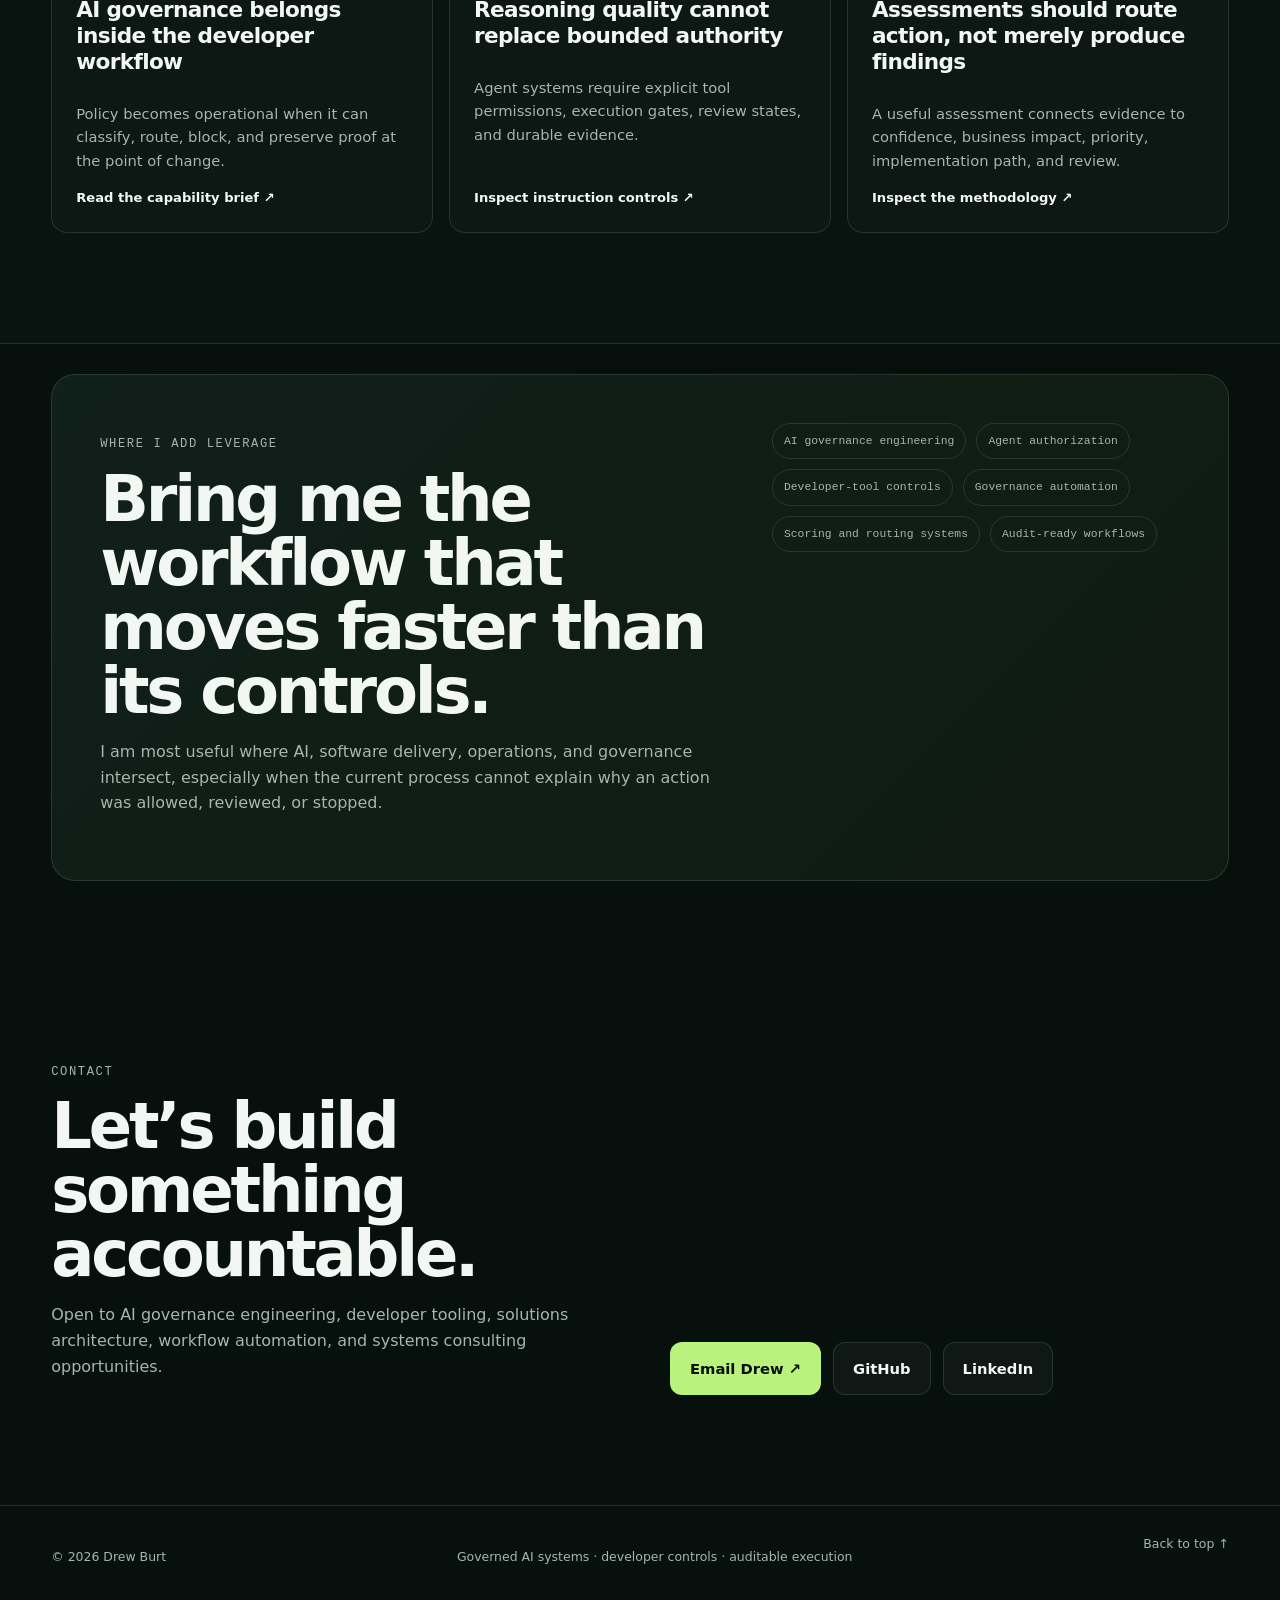
==== commit 63a54f22: "Link Agentic SDLC case study from homepage evidence layer" ====
--- a/index.html
+++ b/index.html
@@ -163,6 +163,7 @@
           <article class="evidence-card reveal"><span class="evidence-index">PROOF / 01</span><h3>Controlled enforcement</h3><p>DiffWall published reports, comments, and workflow artifacts before a destructive migration was blocked.</p><a href="https://github.com/dburt-proex/diffwall/blob/main/docs/live-validation-case-study.md" target="_blank" rel="noopener noreferrer">Inspect live validation ↗</a></article>
           <article class="evidence-card reveal"><span class="evidence-index">PROOF / 02</span><h3>Evidence-capped scoring</h3><p>VIL encodes the rule that a signal cannot outrank its verifiability, then records the resulting route in an audit ledger.</p><a href="https://github.com/dburt-proex/VIL_deterministic_scoring_engine" target="_blank" rel="noopener noreferrer">Inspect the scoring engine ↗</a></article>
           <article class="evidence-card reveal"><span class="evidence-index">PROOF / 03</span><h3>Maturity-aware capability map</h3><p>The developer-tooling brief distinguishes runnable implementation from framework evidence, active review, and future hardening.</p><a href="governance-developer-tooling.html">Open capability brief ↗</a></article>
+          <article class="evidence-card reveal"><span class="evidence-index">PROOF / 04</span><h3>Agentic SDLC governance</h3><p>A focused case study shows how AI-generated software changes are classified, reviewed, halted, and recorded before release.</p><a href="agentic-sdlc-governance.html">Read the case study ↗</a></article>
         </div>
       </div>
     </section>
@@ -218,4 +219,4 @@
   <footer class="site-footer"><div class="container footer-grid"><p>© <span id="year"></span> Drew Burt</p><p>Governed AI systems · developer controls · auditable execution</p><a href="#home">Back to top ↑</a></div></footer>
   <script src="script.js"></script>
 </body>
-</html>
+</html>
--- a/styles.css
+++ b/styles.css
@@ -20,14 +20,16 @@
 a{color:inherit;text-decoration:none}.container{width:min(var(--max),92%);margin:auto}.section{padding:110px 0}.site-header{position:sticky;top:0;z-index:50;background:rgba(7,16,13,.78);backdrop-filter:blur(18px);border-bottom:1px solid var(--line)}
 .nav-wrap{min-height:76px;display:flex;align-items:center;justify-content:space-between;gap:24px}.brand{display:flex;align-items:center;gap:12px;font-weight:800;letter-spacing:-.02em}.brand-mark{display:grid;place-items:center;width:34px;height:34px;border:1px solid var(--line);border-radius:10px;background:linear-gradient(135deg,var(--accent),var(--accent-2));color:var(--ink);font-size:.78rem}.site-nav{display:flex;gap:28px;align-items:center}.site-nav a{font-size:.92rem;color:var(--muted);transition:.2s}.site-nav a:hover{color:var(--text)}.nav-cta{border:1px solid var(--line);padding:10px 15px;border-radius:999px;color:var(--text)!important;background:rgba(255,255,255,.03)}
 .menu-toggle{display:none;background:none;border:0;padding:8px}.menu-toggle span{display:block;width:24px;height:2px;background:var(--text);margin:5px}
-.hero{padding-top:130px;padding-bottom:90px}.hero-grid{display:grid;grid-template-columns:1.35fr .85fr;gap:70px;align-items:center}.eyebrow,.kicker{font-family:"DM Mono",monospace;text-transform:uppercase;letter-spacing:.13em;font-size:.76rem;color:var(--accent);font-weight:500}.status-dot{display:inline-block;width:8px;height:8px;border-radius:50%;background:var(--accent);box-shadow:0 0 18px var(--accent);margin-right:9px}.hero h1{font-size:clamp(3.4rem,7vw,6.8rem);line-height:.95;letter-spacing:-.065em;margin:22px 0 30px;max-width:970px}.hero h1 em{font-style:normal;color:var(--accent)}.hero-copy{font-size:1.18rem;max-width:720px;color:var(--muted);line-height:1.75}.hero-actions,.contact-actions{display:flex;flex-wrap:wrap;gap:12px;margin-top:34px}.btn{display:inline-flex;align-items:center;justify-content:center;gap:12px;padding:14px 19px;border-radius:12px;font-weight:700;font-size:.92rem;border:1px solid transparent;transition:.25s}.btn:hover{transform:translateY(-2px)}.btn-primary{background:var(--accent);color:var(--ink)}.btn-secondary{border-color:var(--line);background:rgba(255,255,255,.035)}.signal-strip{display:flex;flex-wrap:wrap;gap:10px;margin-top:44px}.signal-strip span,.partnership-list span{border:1px solid var(--line);border-radius:999px;padding:8px 11px;color:var(--muted);font-family:"DM Mono",monospace;font-size:.71rem}
+.hero{padding-top:130px;padding-bottom:90px}.hero-grid{display:grid;grid-template-columns:1.35fr .85fr;gap:70px;align-items:center}.eyebrow,.kicker{font-family:"DM Mono",monospace;text-transform:uppercase;letter-spacing:.13em;font-size:.76rem;color:var(--accent);font-weight:500}.status-dot{display:inline-block;width:8px;height:8px;border-radius:50%;background:var(--accent);box-shadow:0 0 18px var(--accent);margin-right:9px}.hero h1{font-size:clamp(3.4rem,7vw,6.8rem);line-height:.95;letter-spacing:-.065em;margin:22px 0 30px;max-width:970px}.hero h1 em{font-style:normal;color:var(--accent)}.hero-copy{font-size:1.18rem;max-width:760px;color:var(--muted);line-height:1.75}.hero-actions,.contact-actions{display:flex;flex-wrap:wrap;gap:12px;margin-top:34px}.btn{display:inline-flex;align-items:center;justify-content:center;gap:12px;padding:14px 19px;border-radius:12px;font-weight:700;font-size:.92rem;border:1px solid transparent;transition:.25s}.btn:hover{transform:translateY(-2px)}.btn-primary{background:var(--accent);color:var(--ink)}.btn-secondary{border-color:var(--line);background:rgba(255,255,255,.035)}.signal-strip{display:flex;flex-wrap:wrap;gap:10px;margin-top:44px}.signal-strip span,.partnership-list span{border:1px solid var(--line);border-radius:999px;padding:8px 11px;color:var(--muted);font-family:"DM Mono",monospace;font-size:.71rem}
 .control-panel{border:1px solid var(--line);border-radius:20px;background:linear-gradient(180deg,rgba(19,37,29,.95),rgba(10,23,18,.95));box-shadow:var(--shadow);overflow:hidden}.panel-head{display:flex;justify-content:space-between;padding:15px 18px;border-bottom:1px solid var(--line);font-family:"DM Mono",monospace;font-size:.7rem;color:var(--muted)}.live{color:var(--accent)}.panel-grid{display:grid;grid-template-columns:1fr 1fr}.panel-grid div{padding:22px;border-right:1px solid var(--line);border-bottom:1px solid var(--line)}.panel-grid div:nth-child(even){border-right:0}.label{display:block;font-family:"DM Mono",monospace;font-size:.67rem;color:var(--muted);margin-bottom:8px;text-transform:uppercase}.panel-grid strong{font-size:.95rem}.terminal-line{padding:18px;font-family:"DM Mono",monospace;font-size:.72rem;color:var(--muted)}.terminal-line span{color:var(--accent);margin-right:8px}
 .proof-bar{border-top:1px solid var(--line);border-bottom:1px solid var(--line);background:rgba(255,255,255,.015)}.proof-grid{display:grid;grid-template-columns:repeat(4,1fr)}.proof-grid div{padding:28px;border-right:1px solid var(--line)}.proof-grid div:last-child{border-right:0}.proof-grid strong{display:block;font-size:1.9rem;letter-spacing:-.05em}.proof-grid span{display:block;color:var(--muted);font-size:.76rem;line-height:1.4;margin-top:4px}
-.section-head{display:grid;grid-template-columns:1.15fr .85fr;gap:60px;align-items:end;margin-bottom:46px}.section-head.stacked{display:block;margin:0}.section-head h2,.contact-grid h2,.partnership-card h2{font-size:clamp(2.3rem,5vw,4.6rem);line-height:1;letter-spacing:-.05em;margin:10px 0 0}.section-head>p,.section-head div+p,.contact-grid p,.partnership-card p{color:var(--muted);max-width:620px}.project-grid{display:grid;grid-template-columns:repeat(2,1fr);gap:18px}.project-card{display:flex;flex-direction:column;min-height:390px;border:1px solid var(--line);border-radius:18px;padding:28px;background:linear-gradient(180deg,rgba(19,37,29,.78),rgba(10,23,18,.75));transition:.3s}.project-card:hover{transform:translateY(-5px);border-color:rgba(185,242,124,.34)}.project-card.flagship{grid-column:1/-1;min-height:430px;background:linear-gradient(135deg,rgba(185,242,124,.12),rgba(19,37,29,.88))}.card-top,.card-foot{display:flex;justify-content:space-between;gap:20px;align-items:center}.index{font-family:"DM Mono",monospace;color:var(--accent)}.badge{font-family:"DM Mono",monospace;font-size:.66rem;text-transform:uppercase;letter-spacing:.08em;color:var(--muted);border:1px solid var(--line);padding:6px 9px;border-radius:999px}.project-card h3{font-size:clamp(1.6rem,3vw,2.7rem);letter-spacing:-.045em;line-height:1.08;margin:44px 0 18px}.project-card p{color:var(--muted);max-width:800px}.feature-list{display:grid;grid-template-columns:repeat(2,minmax(0,1fr));gap:8px 30px;padding:0;list-style:none;margin:18px 0}.feature-list li{color:var(--muted);font-size:.9rem}.feature-list li::before{content:"↳";color:var(--accent);margin-right:9px}.card-foot{margin-top:auto;padding-top:26px;border-top:1px solid var(--line);font-size:.78rem;color:var(--muted)}.card-foot a{color:var(--text);font-weight:700}
+.section-head{display:grid;grid-template-columns:1.15fr .85fr;gap:60px;align-items:end;margin-bottom:46px}.section-head.stacked{display:block;margin:0}.section-head h2,.contact-grid h2,.partnership-card h2{font-size:clamp(2.3rem,5vw,4.6rem);line-height:1;letter-spacing:-.05em;margin:10px 0 0}.section-head>p,.section-head div+p,.contact-grid p,.partnership-card p{color:var(--muted);max-width:620px}.project-grid{display:grid;grid-template-columns:repeat(2,1fr);gap:18px}.project-card{display:flex;flex-direction:column;min-height:390px;border:1px solid var(--line);border-radius:18px;padding:28px;background:linear-gradient(180deg,rgba(19,37,29,.78),rgba(10,23,18,.75));transition:.3s}.project-card:hover{transform:translateY(-5px);border-color:rgba(185,242,124,.34)}.project-card.flagship{grid-column:1/-1;min-height:430px;background:linear-gradient(135deg,rgba(185,242,124,.12),rgba(19,37,29,.88))}.project-card.artifact-card{background:linear-gradient(145deg,rgba(125,224,187,.11),rgba(10,23,18,.82))}.card-top,.card-foot{display:flex;justify-content:space-between;gap:20px;align-items:center}.index{font-family:"DM Mono",monospace;color:var(--accent)}.badge{font-family:"DM Mono",monospace;font-size:.66rem;text-transform:uppercase;letter-spacing:.08em;color:var(--muted);border:1px solid var(--line);padding:6px 9px;border-radius:999px}.project-card h3{font-size:clamp(1.6rem,3vw,2.7rem);letter-spacing:-.045em;line-height:1.08;margin:44px 0 18px}.project-card p{color:var(--muted);max-width:800px}.feature-list{display:grid;grid-template-columns:repeat(2,minmax(0,1fr));gap:8px 30px;padding:0;list-style:none;margin:18px 0}.feature-list li{color:var(--muted);font-size:.9rem}.feature-list li::before{content:"↳";color:var(--accent);margin-right:9px}.card-foot{margin-top:auto;padding-top:26px;border-top:1px solid var(--line);font-size:.78rem;color:var(--muted)}.card-foot a{color:var(--text);font-weight:700}
 .section-dark{background:#09130f;border-top:1px solid var(--line);border-bottom:1px solid var(--line)}.system-grid{display:grid;grid-template-columns:.85fr 1.15fr;gap:90px}.method-stack{border-top:1px solid var(--line)}.method{display:grid;grid-template-columns:60px 1fr;gap:25px;padding:30px 0;border-bottom:1px solid var(--line)}.method>span{font-family:"DM Mono",monospace;color:var(--accent)}.method h3{margin:0 0 7px;font-size:1.25rem}.method p{margin:0;color:var(--muted)}
+.evidence-grid{display:grid;grid-template-columns:repeat(3,1fr);gap:18px}.evidence-card{display:flex;flex-direction:column;min-height:320px;padding:26px;border:1px solid var(--line);border-radius:18px;background:rgba(255,255,255,.025)}.evidence-index{font-family:"DM Mono",monospace;font-size:.69rem;color:var(--accent);letter-spacing:.08em}.evidence-card h3{font-size:1.55rem;letter-spacing:-.035em;line-height:1.15;margin:34px 0 14px}.evidence-card p{color:var(--muted);margin:0}.evidence-card a{margin-top:auto;padding-top:24px;font-size:.83rem;font-weight:700;color:var(--text)}
 .filter-row{display:flex;gap:9px;flex-wrap:wrap;margin-bottom:25px}.filter{border:1px solid var(--line);background:transparent;color:var(--muted);padding:9px 12px;border-radius:999px;cursor:pointer}.filter.active,.filter:hover{background:var(--accent);color:var(--ink);border-color:var(--accent)}.notes-grid{display:grid;grid-template-columns:repeat(3,1fr);gap:16px}.note-card{border:1px solid var(--line);border-radius:16px;padding:24px;background:rgba(255,255,255,.02);min-height:290px;display:flex;flex-direction:column}.note-meta{font-family:"DM Mono",monospace;font-size:.69rem;color:var(--accent)}.note-card h3{font-size:1.35rem;line-height:1.2;letter-spacing:-.03em;margin:28px 0 12px}.note-card p{color:var(--muted);font-size:.92rem}.note-card a{margin-top:auto;font-size:.82rem;font-weight:700}.note-card.hidden{display:none}
 .partnership{padding-top:30px}.partnership-card{border:1px solid var(--line);border-radius:24px;padding:48px;display:grid;grid-template-columns:1.2fr .8fr;gap:60px;background:linear-gradient(135deg,rgba(125,224,187,.08),rgba(185,242,124,.05))}.partnership-list{display:flex;align-content:flex-start;align-items:flex-start;flex-wrap:wrap;gap:10px}.contact-section{padding-top:60px}.contact-grid{display:grid;grid-template-columns:1fr 1fr;gap:60px;align-items:end}.site-footer{border-top:1px solid var(--line);padding:28px 0;color:var(--muted);font-size:.78rem}.footer-grid{display:flex;justify-content:space-between;gap:20px;flex-wrap:wrap}
 .reveal{opacity:0;transform:translateY(18px);transition:opacity .7s ease,transform .7s ease}.reveal.visible{opacity:1;transform:none}
-@media(max-width:900px){.hero-grid,.section-head,.system-grid,.partnership-card,.contact-grid{grid-template-columns:1fr}.hero-grid{gap:45px}.proof-grid{grid-template-columns:repeat(2,1fr)}.proof-grid div:nth-child(2){border-right:0}.project-grid,.notes-grid{grid-template-columns:1fr}.project-card.flagship{grid-column:auto}.section{padding:82px 0}.system-grid{gap:55px}}
-@media(max-width:720px){.site-nav{display:none;position:absolute;top:76px;left:0;right:0;flex-direction:column;align-items:flex-start;padding:22px 4%;background:#07100d;border-bottom:1px solid var(--line)}.site-nav.open{display:flex}.menu-toggle{display:block}.hero{padding-top:90px}.hero h1{font-size:clamp(3rem,15vw,4.8rem)}.proof-grid{grid-template-columns:1fr}.proof-grid div{border-right:0;border-bottom:1px solid var(--line)}.panel-grid{grid-template-columns:1fr}.panel-grid div{border-right:0}.feature-list{grid-template-columns:1fr}.card-foot{align-items:flex-start;flex-direction:column}.partnership-card{padding:28px}.section-head h2,.contact-grid h2,.partnership-card h2{font-size:2.7rem}}
+.brief-hero{padding:100px 0 72px;border-bottom:1px solid var(--line)}.brief-hero h1{font-size:clamp(3rem,7vw,6.2rem);line-height:.94;letter-spacing:-.06em;margin:18px 0 28px;max-width:1000px}.brief-hero p{max-width:820px;color:var(--muted);font-size:1.12rem}.brief-actions{display:flex;flex-wrap:wrap;gap:12px;margin-top:30px}.brief-section{padding:78px 0}.brief-section h2{font-size:clamp(2rem,4vw,3.7rem);line-height:1;letter-spacing:-.045em;margin:0 0 28px}.brief-section h3{font-size:1.35rem;margin:0 0 10px}.brief-lead{font-size:1.05rem;color:var(--muted);max-width:850px}.proof-callout{display:grid;grid-template-columns:auto 1fr;gap:22px;align-items:start;border:1px solid rgba(185,242,124,.28);border-radius:20px;padding:28px;background:linear-gradient(135deg,rgba(185,242,124,.11),rgba(19,37,29,.72));margin-top:34px}.proof-callout strong{font-size:2rem;color:var(--accent)}.proof-callout p{margin:3px 0 0;color:var(--muted)}.matrix-wrap{overflow:auto;border:1px solid var(--line);border-radius:18px}.signal-table{width:100%;border-collapse:collapse;min-width:760px;background:rgba(255,255,255,.018)}.signal-table th,.signal-table td{text-align:left;vertical-align:top;padding:18px;border-bottom:1px solid var(--line)}.signal-table th{font-family:"DM Mono",monospace;font-size:.7rem;text-transform:uppercase;letter-spacing:.08em;color:var(--accent);background:rgba(255,255,255,.025)}.signal-table td{color:var(--muted);font-size:.9rem}.signal-table tr:last-child td{border-bottom:0}.signal-table a{color:var(--text);font-weight:700}.lifecycle{display:grid;grid-template-columns:repeat(5,1fr);gap:12px;margin-top:28px}.lifecycle-step{position:relative;padding:20px;border:1px solid var(--line);border-radius:14px;background:rgba(255,255,255,.02)}.lifecycle-step span{display:block;font-family:"DM Mono",monospace;font-size:.68rem;color:var(--accent);margin-bottom:16px}.lifecycle-step strong{display:block;line-height:1.2}.lifecycle-step p{font-size:.82rem;color:var(--muted);margin:8px 0 0}.maturity-grid{display:grid;grid-template-columns:repeat(2,1fr);gap:16px}.maturity-card{border:1px solid var(--line);border-radius:16px;padding:24px;background:rgba(255,255,255,.02)}.maturity-card .status{display:inline-block;font-family:"DM Mono",monospace;font-size:.64rem;text-transform:uppercase;letter-spacing:.08em;color:var(--accent);border:1px solid rgba(185,242,124,.25);border-radius:999px;padding:6px 9px;margin-bottom:18px}.maturity-card p{color:var(--muted);margin-bottom:0}.role-grid{display:grid;grid-template-columns:repeat(4,1fr);gap:14px}.role-card{padding:20px;border:1px solid var(--line);border-radius:14px;background:rgba(255,255,255,.02)}.role-card p{color:var(--muted);font-size:.85rem;margin:8px 0 0}.boundary-note{border-left:3px solid var(--accent);padding:6px 0 6px 20px;color:var(--muted);max-width:900px}.source-list{display:flex;flex-wrap:wrap;gap:10px;margin-top:24px}.source-list a{border:1px solid var(--line);border-radius:999px;padding:9px 12px;font-family:"DM Mono",monospace;font-size:.7rem;color:var(--muted)}.source-list a:hover{color:var(--text);border-color:rgba(185,242,124,.3)}
+@media(max-width:900px){.hero-grid,.section-head,.system-grid,.partnership-card,.contact-grid{grid-template-columns:1fr}.hero-grid{gap:45px}.proof-grid{grid-template-columns:repeat(2,1fr)}.proof-grid div:nth-child(2){border-right:0}.project-grid,.notes-grid,.evidence-grid,.role-grid{grid-template-columns:1fr}.project-card.flagship{grid-column:auto}.section{padding:82px 0}.system-grid{gap:55px}.lifecycle{grid-template-columns:1fr 1fr}.maturity-grid{grid-template-columns:1fr}}
+@media(max-width:720px){.site-nav{display:none;position:absolute;top:76px;left:0;right:0;flex-direction:column;align-items:flex-start;padding:22px 4%;background:#07100d;border-bottom:1px solid var(--line)}.site-nav.open{display:flex}.menu-toggle{display:block}.hero{padding-top:90px}.hero h1,.brief-hero h1{font-size:clamp(3rem,15vw,4.8rem)}.proof-grid{grid-template-columns:1fr}.proof-grid div{border-right:0;border-bottom:1px solid var(--line)}.panel-grid{grid-template-columns:1fr}.panel-grid div{border-right:0}.feature-list{grid-template-columns:1fr}.card-foot{align-items:flex-start;flex-direction:column}.partnership-card{padding:28px}.section-head h2,.contact-grid h2,.partnership-card h2{font-size:2.7rem}.lifecycle{grid-template-columns:1fr}.proof-callout{grid-template-columns:1fr}.brief-section{padding:60px 0}}
 @media(prefers-reduced-motion:reduce){html{scroll-behavior:auto}.reveal{opacity:1;transform:none;transition:none}.btn,.project-card{transition:none}}
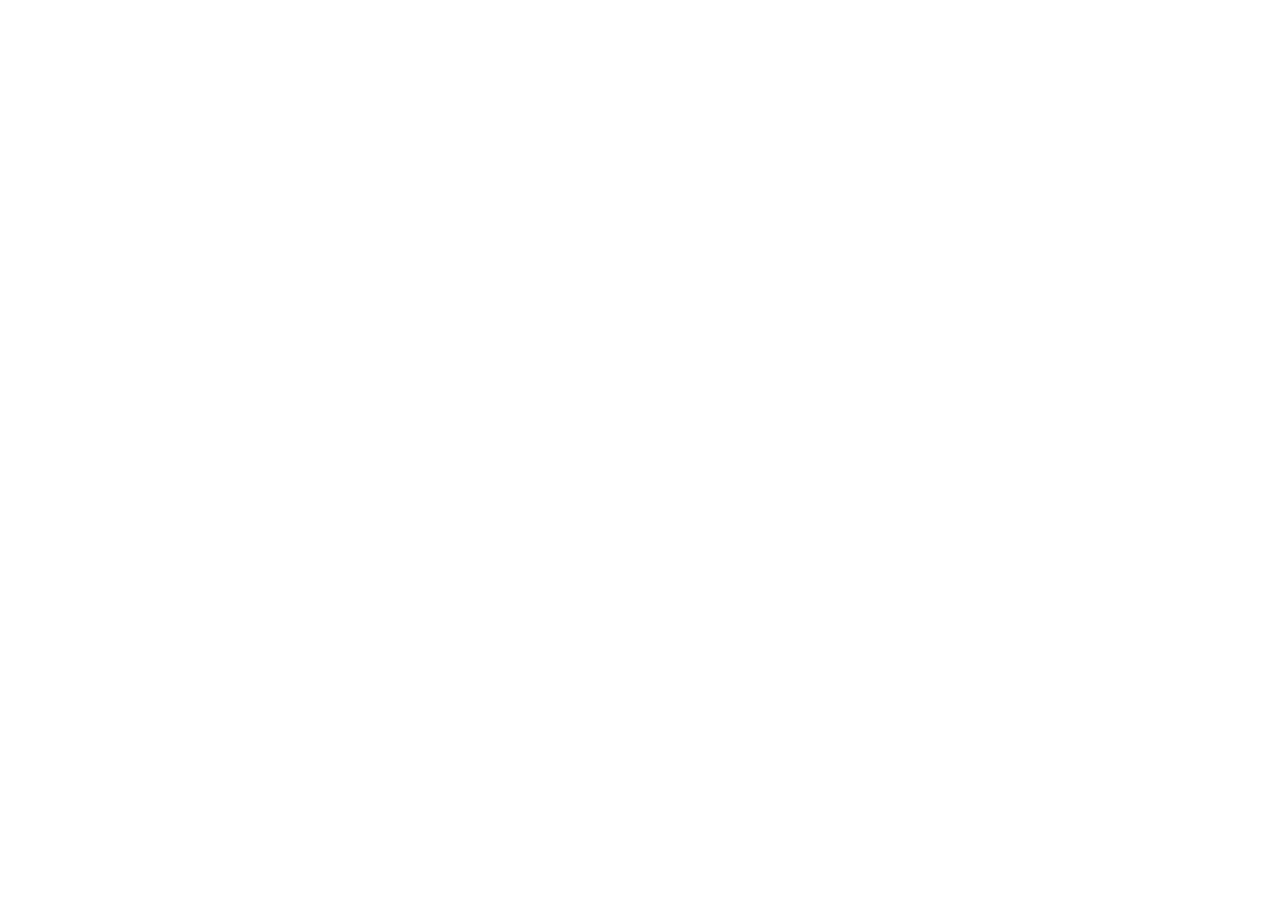
==== commit b379e4c7: "Route public portfolio traffic to Sites" ====
--- a/index.html
+++ b/index.html
@@ -1,222 +1,36 @@
-<!DOCTYPE html>
+<!doctype html>
 <html lang="en">
 <head>
-  <meta charset="UTF-8">
-  <meta name="viewport" content="width=device-width, initial-scale=1.0">
-  <title>Drew Burt | AI Governance Engineering & Developer Controls</title>
-  <meta name="description" content="Drew Burt designs governed AI systems, developer controls, deterministic scoring engines, agent workflows, and audit-ready execution infrastructure.">
-  <meta property="og:title" content="Drew Burt | Governed AI Systems Engineer">
-  <meta property="og:description" content="AI governance engineering, agent security, developer tooling, scoring systems, and auditable workflow infrastructure backed by inspectable proof.">
-  <meta property="og:type" content="website">
-  <meta name="twitter:card" content="summary_large_image">
-  <meta name="theme-color" content="#07100d">
-  <link rel="preconnect" href="https://fonts.googleapis.com">
-  <link rel="preconnect" href="https://fonts.gstatic.com" crossorigin>
-  <link href="https://fonts.googleapis.com/css2?family=DM+Mono:wght@400;500&family=Manrope:wght@400;500;600;700;800&display=swap" rel="stylesheet">
-  <link rel="stylesheet" href="styles.css">
-  <script type="application/ld+json">
-  {
-    "@context": "https://schema.org",
-    "@type": "Person",
-    "name": "Drew Burt",
-    "jobTitle": "AI Systems Engineer and Governance Architect",
-    "description": "Builder of governed AI systems, developer controls, deterministic scoring engines, agent workflows, and audit-ready execution infrastructure.",
-    "email": "mailto:drewburt4@gmail.com",
-    "sameAs": [
-      "https://github.com/dburt-proex",
-      "https://www.linkedin.com/in/burtdrew0047"
-    ],
-    "knowsAbout": [
-      "AI governance engineering",
-      "agent security",
-      "developer tooling",
-      "policy as code",
-      "workflow automation",
-      "audit trails",
-      "deterministic scoring"
-    ]
-  }
+  <meta charset="utf-8">
+  <meta name="viewport" content="width=device-width, initial-scale=1">
+  <title>Drew Burt | Governed AI Systems</title>
+  <meta name="description" content="Drew Burt builds governance architecture, execution gates, and evidence trails for organizations putting AI into real work.">
+  <meta name="robots" content="noindex,follow">
+  <meta name="theme-color" content="#070a0e">
+  <link rel="canonical" href="https://drew-burt-portfolio.dburt30.chatgpt.site/">
+  <meta http-equiv="refresh" content="0; url=https://drew-burt-portfolio.dburt30.chatgpt.site/">
+  <script>
+    window.location.replace("https://drew-burt-portfolio.dburt30.chatgpt.site/");
   </script>
+  <style>
+    :root { color-scheme: dark; font-family: Inter, ui-sans-serif, system-ui, sans-serif; }
+    * { box-sizing: border-box; }
+    body { min-height: 100vh; margin: 0; display: grid; place-items: center; color: #edf2f8; background: #070a0e; }
+    main { width: min(680px, calc(100% - 40px)); padding: 34px; border: 1px solid rgba(183,203,226,.2); border-radius: 20px; background: rgba(18,25,35,.82); }
+    p { color: #aeb9c7; line-height: 1.65; }
+    a { color: #8fc1ff; }
+    .links { display: flex; flex-wrap: wrap; gap: 16px; margin-top: 24px; }
+  </style>
 </head>
 <body>
-  <div class="noise" aria-hidden="true"></div>
-  <header class="site-header">
-    <div class="container nav-wrap">
-      <a class="brand" href="#home" aria-label="Drew Burt home">
-        <span class="brand-mark">DB</span>
-        <span>Drew Burt</span>
-      </a>
-      <button class="menu-toggle" aria-expanded="false" aria-controls="site-nav" aria-label="Toggle navigation"><span></span><span></span></button>
-      <nav id="site-nav" class="site-nav" aria-label="Primary navigation">
-        <a href="#work">Systems</a>
-        <a href="#evidence">Evidence</a>
-        <a href="#system">Method</a>
-        <a href="#contact" class="nav-cta">Start a conversation</a>
-      </nav>
+  <main>
+    <h1>Drew Burt's public portfolio has moved.</h1>
+    <p>The current public experience now lives on ChatGPT Sites. This GitHub repository remains the versioned documentation and evidence layer.</p>
+    <div class="links">
+      <a href="https://drew-burt-portfolio.dburt30.chatgpt.site/">Open the public portfolio</a>
+      <a href="docs/source-of-truth.md">Read the source-of-truth record</a>
+      <a href="governance-developer-tooling.html">Inspect the technical brief</a>
     </div>
-  </header>
-
-  <main id="home">
-    <section class="hero section">
-      <div class="container hero-grid">
-        <div class="hero-copy-wrap reveal">
-          <p class="eyebrow"><span class="status-dot"></span> AI Systems Engineer · Governance Engineering · Developer Controls</p>
-          <h1>I build AI systems that can be <em>trusted before they act.</em></h1>
-          <p class="hero-copy">I design deterministic control layers for agents, software changes, and high-stakes workflows. The work combines policy gates, scoring logic, bounded permissions, human review, and audit evidence into systems that can be inspected and operated.</p>
-          <div class="hero-actions">
-            <a class="btn btn-primary" href="governance-developer-tooling.html">Inspect the evidence <span>↗</span></a>
-            <a class="btn btn-secondary" href="#work">Explore the systems</a>
-          </div>
-          <div class="signal-strip" aria-label="Core capabilities">
-            <span>Agent authorization</span><span>Developer governance</span><span>Policy-as-code</span><span>Audit evidence</span><span>Deterministic routing</span>
-          </div>
-        </div>
-
-        <aside class="control-panel reveal" aria-label="Professional profile">
-          <div class="panel-head"><span>SYSTEM / PROFILE</span><span class="live">ACTIVE</span></div>
-          <div class="panel-grid">
-            <div><span class="label">Role lane</span><strong>AI governance engineering</strong></div>
-            <div><span class="label">Specialty</span><strong>Execution controls</strong></div>
-            <div><span class="label">Proof surface</span><strong>Code + evidence</strong></div>
-            <div><span class="label">Working mode</span><strong>Architecture to artifact</strong></div>
-          </div>
-          <div class="terminal-line"><span>&gt;</span> intent → evidence → gate → action → ledger</div>
-        </aside>
-      </div>
-    </section>
-
-    <section class="proof-bar" aria-label="Verified portfolio signals">
-      <div class="container proof-grid">
-        <div><strong>2</strong><span>live DiffWall enforcement paths validated: REVIEW and HALT</span></div>
-        <div><strong>5</strong><span>deterministic VIL routes from PASS through HALT</span></div>
-        <div><strong>6</strong><span>independent governance and operator-system artifacts</span></div>
-        <div><strong>1</strong><span>operating rule: evidence must outrank confidence</span></div>
-      </div>
-    </section>
-
-    <section id="work" class="section">
-      <div class="container">
-        <div class="section-head reveal">
-          <div><p class="kicker">Selected systems</p><h2>Governance expressed as working infrastructure.</h2></div>
-          <p>Each system addresses a specific control failure: unsafe code changes, weak signal triage, untraceable recommendations, instruction drift, or unconstrained agent execution.</p>
-        </div>
-
-        <div class="project-grid">
-          <article class="project-card flagship reveal">
-            <div class="card-top"><span class="index">01</span><span class="badge">Validated developer control</span></div>
-            <h3>DiffWall</h3>
-            <p>A deterministic PR and agent-action firewall for AI-generated changes. DiffWall applies repository-local rules, routes proposed work through ALLOW, REVIEW, or HALT, and preserves evidence before enforcement.</p>
-            <ul class="feature-list"><li>Live REVIEW route proven at 48 / 100</li><li>Live HALT route proven at 100 / 100</li><li>PR comments and evidence artifacts published before blocking</li><li>TypeScript PR scanner and Python action validator</li></ul>
-            <div class="card-foot"><span>TypeScript · Python · GitHub Actions</span><span><a href="https://github.com/dburt-proex/diffwall/blob/main/docs/live-validation-case-study.md" target="_blank" rel="noopener noreferrer">Live proof ↗</a> · <a href="https://github.com/dburt-proex/diffwall" target="_blank" rel="noopener noreferrer">Repository ↗</a></span></div>
-          </article>
-
-          <article class="project-card reveal">
-            <div class="card-top"><span class="index">02</span><span class="badge">Deterministic signal routing</span></div>
-            <h3>Verified Intelligence Layer</h3>
-            <p>A FastAPI scoring system that converts messy operational signals into structured decisions. Its central invariant prevents a signal from scoring higher than the quality of its evidence.</p>
-            <ul class="feature-list"><li>PASS / REVIEW / CLARIFY / ARCHIVE / HALT</li><li>Persistent JSONL audit ledger</li><li>Browser dashboard and metrics endpoints</li></ul>
-            <div class="card-foot"><span>Python · FastAPI · Docker · pytest</span><a href="https://github.com/dburt-proex/VIL_deterministic_scoring_engine" target="_blank" rel="noopener noreferrer">View repository ↗</a></div>
-          </article>
-
-          <article class="project-card reveal">
-            <div class="card-top"><span class="index">03</span><span class="badge">Governed assessment system</span></div>
-            <h3>Operator Intelligence</h3>
-            <p>A repeatable business growth systems assessment that converts evidence into governed findings, confidence-aware scoring, implementation packages, and a sequenced roadmap.</p>
-            <ul class="feature-list"><li>Evidence-backed recommendation routing</li><li>Operator Score and readiness indexes</li><li>Traceable implementation paths</li></ul>
-            <div class="card-foot"><span>Scoring · Findings · Standards · Playbooks</span><a href="https://github.com/dburt-proex/operator-intelligence" target="_blank" rel="noopener noreferrer">View repository ↗</a></div>
-          </article>
-
-          <article class="project-card reveal">
-            <div class="card-top"><span class="index">04</span><span class="badge">Instruction control architecture</span></div>
-            <h3>PromptBP</h3>
-            <p>A capability-based execution architecture for routing intent, composing workflows, scoring outputs, and improving weak sections through bounded recursion instead of uncontrolled retries.</p>
-            <ul class="feature-list"><li>Versioned schemas and capability contracts</li><li>Workflow composer and scoring engine</li><li>Regression fixtures and traceable state objects</li></ul>
-            <div class="card-foot"><span>Schemas · Capabilities · Evaluation · Operations</span><a href="https://github.com/dburt-proex/PromptBP" target="_blank" rel="noopener noreferrer">View repository ↗</a></div>
-          </article>
-
-          <article class="project-card reveal">
-            <div class="card-top"><span class="index">05</span><span class="badge">Runtime governance architecture</span></div>
-            <h3>CASA</h3>
-            <p>A deterministic control-plane architecture positioned between agent reasoning and execution. It defines policy routes, human-review boundaries, decision evidence, drift monitoring, and replay.</p>
-            <ul class="feature-list"><li>ALLOW / REVIEW / HALT gates</li><li>Decision-ledger architecture</li><li>Risk, confidence, and boundary telemetry</li></ul>
-            <div class="card-foot"><span>Python · FastAPI · Pydantic · React</span><a href="https://github.com/dburt-proex/CASA-Flagship" target="_blank" rel="noopener noreferrer">Inspect milestone repository ↗</a></div>
-          </article>
-
-          <article class="project-card artifact-card reveal">
-            <div class="card-top"><span class="index">06</span><span class="badge">Evidence artifact</span></div>
-            <h3>AI Governance for Developer Tooling</h3>
-            <p>A recruiter- and buyer-facing evidence map connecting implemented controls, maturity boundaries, and canonical repositories without collapsing the underlying systems into one product.</p>
-            <ul class="feature-list"><li>Capability-to-artifact matrix</li><li>Implementation maturity classifications</li><li>Explicit production-readiness boundaries</li></ul>
-            <div class="card-foot"><span>Evidence · Architecture · Role alignment</span><a href="governance-developer-tooling.html">Read the brief ↗</a></div>
-          </article>
-        </div>
-      </div>
-    </section>
-
-    <section id="evidence" class="section section-dark">
-      <div class="container">
-        <div class="section-head reveal">
-          <div><p class="kicker">Evidence layer</p><h2>Claims should resolve to inspectable proof.</h2></div>
-          <p>The portfolio separates validated implementation, documented architecture, active review work, and roadmap intent so the signal remains useful without overstating maturity.</p>
-        </div>
-        <div class="evidence-grid">
-          <article class="evidence-card reveal"><span class="evidence-index">PROOF / 01</span><h3>Controlled enforcement</h3><p>DiffWall published reports, comments, and workflow artifacts before a destructive migration was blocked.</p><a href="https://github.com/dburt-proex/diffwall/blob/main/docs/live-validation-case-study.md" target="_blank" rel="noopener noreferrer">Inspect live validation ↗</a></article>
-          <article class="evidence-card reveal"><span class="evidence-index">PROOF / 02</span><h3>Evidence-capped scoring</h3><p>VIL encodes the rule that a signal cannot outrank its verifiability, then records the resulting route in an audit ledger.</p><a href="https://github.com/dburt-proex/VIL_deterministic_scoring_engine" target="_blank" rel="noopener noreferrer">Inspect the scoring engine ↗</a></article>
-          <article class="evidence-card reveal"><span class="evidence-index">PROOF / 03</span><h3>Maturity-aware capability map</h3><p>The developer-tooling brief distinguishes runnable implementation from framework evidence, active review, and future hardening.</p><a href="governance-developer-tooling.html">Open capability brief ↗</a></article>
-          <article class="evidence-card reveal"><span class="evidence-index">PROOF / 04</span><h3>Agentic SDLC governance</h3><p>A focused case study shows how AI-generated software changes are classified, reviewed, halted, and recorded before release.</p><a href="agentic-sdlc-governance.html">Read the case study ↗</a></article>
-        </div>
-      </div>
-    </section>
-
-    <section id="system" class="section">
-      <div class="container system-grid">
-        <div class="section-head stacked reveal">
-          <p class="kicker">Operating method</p>
-          <h2>Architecture that survives contact with execution.</h2>
-          <p>I define the decision model behind a system: what evidence is required, what authority exists, when humans intervene, how failure is contained, and what record remains afterward.</p>
-        </div>
-        <div class="method-stack">
-          <article class="method reveal"><span>01</span><div><h3>Frame the decision</h3><p>Define the objective, actors, constraints, failure cost, and evidence threshold before choosing tools.</p></div></article>
-          <article class="method reveal"><span>02</span><div><h3>Design the control boundary</h3><p>Specify interfaces, permissions, policy gates, scoring logic, review paths, and state transitions.</p></div></article>
-          <article class="method reveal"><span>03</span><div><h3>Instrument the evidence</h3><p>Capture confidence, unknowns, decisions, exceptions, drift, and rollback information.</p></div></article>
-          <article class="method reveal"><span>04</span><div><h3>Ship the operating artifact</h3><p>Deliver code, schemas, tests, ledgers, SOPs, or evaluation fixtures that make the control model usable.</p></div></article>
-        </div>
-      </div>
-    </section>
-
-    <section id="writing" class="section section-dark">
-      <div class="container">
-        <div class="section-head reveal">
-          <div><p class="kicker">Technical positions</p><h2>The ideas behind the systems.</h2></div>
-          <p>Short arguments drawn from active builds, focused on governance, agents, developer controls, evidence, and operational accountability.</p>
-        </div>
-        <div class="filter-row" role="group" aria-label="Filter technical positions">
-          <button class="filter active" data-filter="all">All</button><button class="filter" data-filter="governance">Governance</button><button class="filter" data-filter="agents">Agents</button><button class="filter" data-filter="operations">Operations</button>
-        </div>
-        <div class="notes-grid">
-          <article class="note-card reveal" data-category="governance"><span class="note-meta">Governance · Evidence map</span><h3>AI governance belongs inside the developer workflow</h3><p>Policy becomes operational when it can classify, route, block, and preserve proof at the point of change.</p><a href="governance-developer-tooling.html">Read the capability brief ↗</a></article>
-          <article class="note-card reveal" data-category="agents"><span class="note-meta">Agents · Control architecture</span><h3>Reasoning quality cannot replace bounded authority</h3><p>Agent systems require explicit tool permissions, execution gates, review states, and durable evidence.</p><a href="https://github.com/dburt-proex/PromptBP" target="_blank" rel="noopener noreferrer">Inspect instruction controls ↗</a></article>
-          <article class="note-card reveal" data-category="operations"><span class="note-meta">Operations · Decision systems</span><h3>Assessments should route action, not merely produce findings</h3><p>A useful assessment connects evidence to confidence, business impact, priority, implementation path, and review.</p><a href="https://github.com/dburt-proex/operator-intelligence" target="_blank" rel="noopener noreferrer">Inspect the methodology ↗</a></article>
-        </div>
-      </div>
-    </section>
-
-    <section class="section partnership">
-      <div class="container partnership-card reveal">
-        <div><p class="kicker">Where I add leverage</p><h2>Bring me the workflow that moves faster than its controls.</h2><p>I am most useful where AI, software delivery, operations, and governance intersect, especially when the current process cannot explain why an action was allowed, reviewed, or stopped.</p></div>
-        <div class="partnership-list"><span>AI governance engineering</span><span>Agent authorization</span><span>Developer-tool controls</span><span>Governance automation</span><span>Scoring and routing systems</span><span>Audit-ready workflows</span></div>
-      </div>
-    </section>
-
-    <section id="contact" class="section contact-section">
-      <div class="container contact-grid reveal">
-        <div><p class="kicker">Contact</p><h2>Let’s build something accountable.</h2><p>Open to AI governance engineering, developer tooling, solutions architecture, workflow automation, and systems consulting opportunities.</p></div>
-        <div class="contact-actions"><a class="btn btn-primary" href="mailto:drewburt4@gmail.com">Email Drew ↗</a><a class="btn btn-secondary" href="https://github.com/dburt-proex" target="_blank" rel="noopener noreferrer">GitHub</a><a class="btn btn-secondary" href="https://www.linkedin.com/in/burtdrew0047" target="_blank" rel="noopener noreferrer">LinkedIn</a></div>
-      </div>
-    </section>
   </main>
-
-  <footer class="site-footer"><div class="container footer-grid"><p>© <span id="year"></span> Drew Burt</p><p>Governed AI systems · developer controls · auditable execution</p><a href="#home">Back to top ↑</a></div></footer>
-  <script src="script.js"></script>
 </body>
-</html>+</html>
